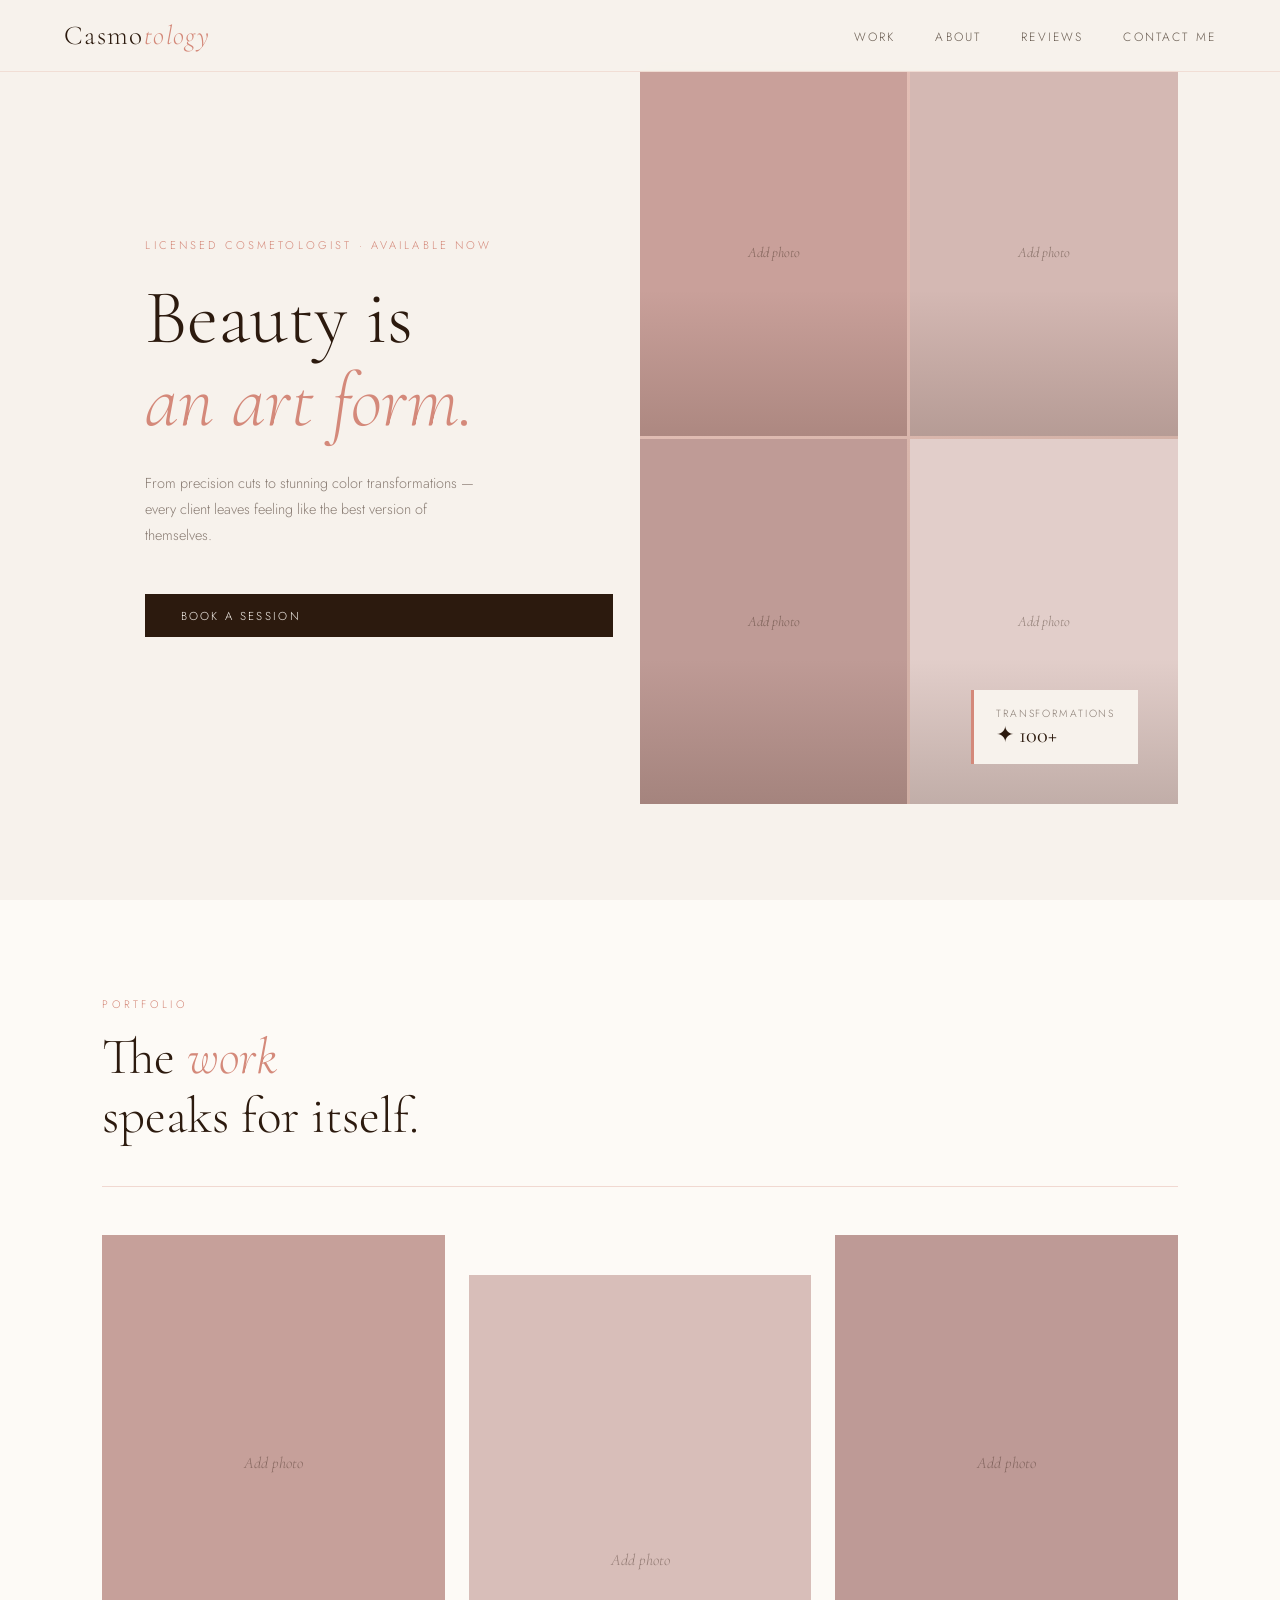
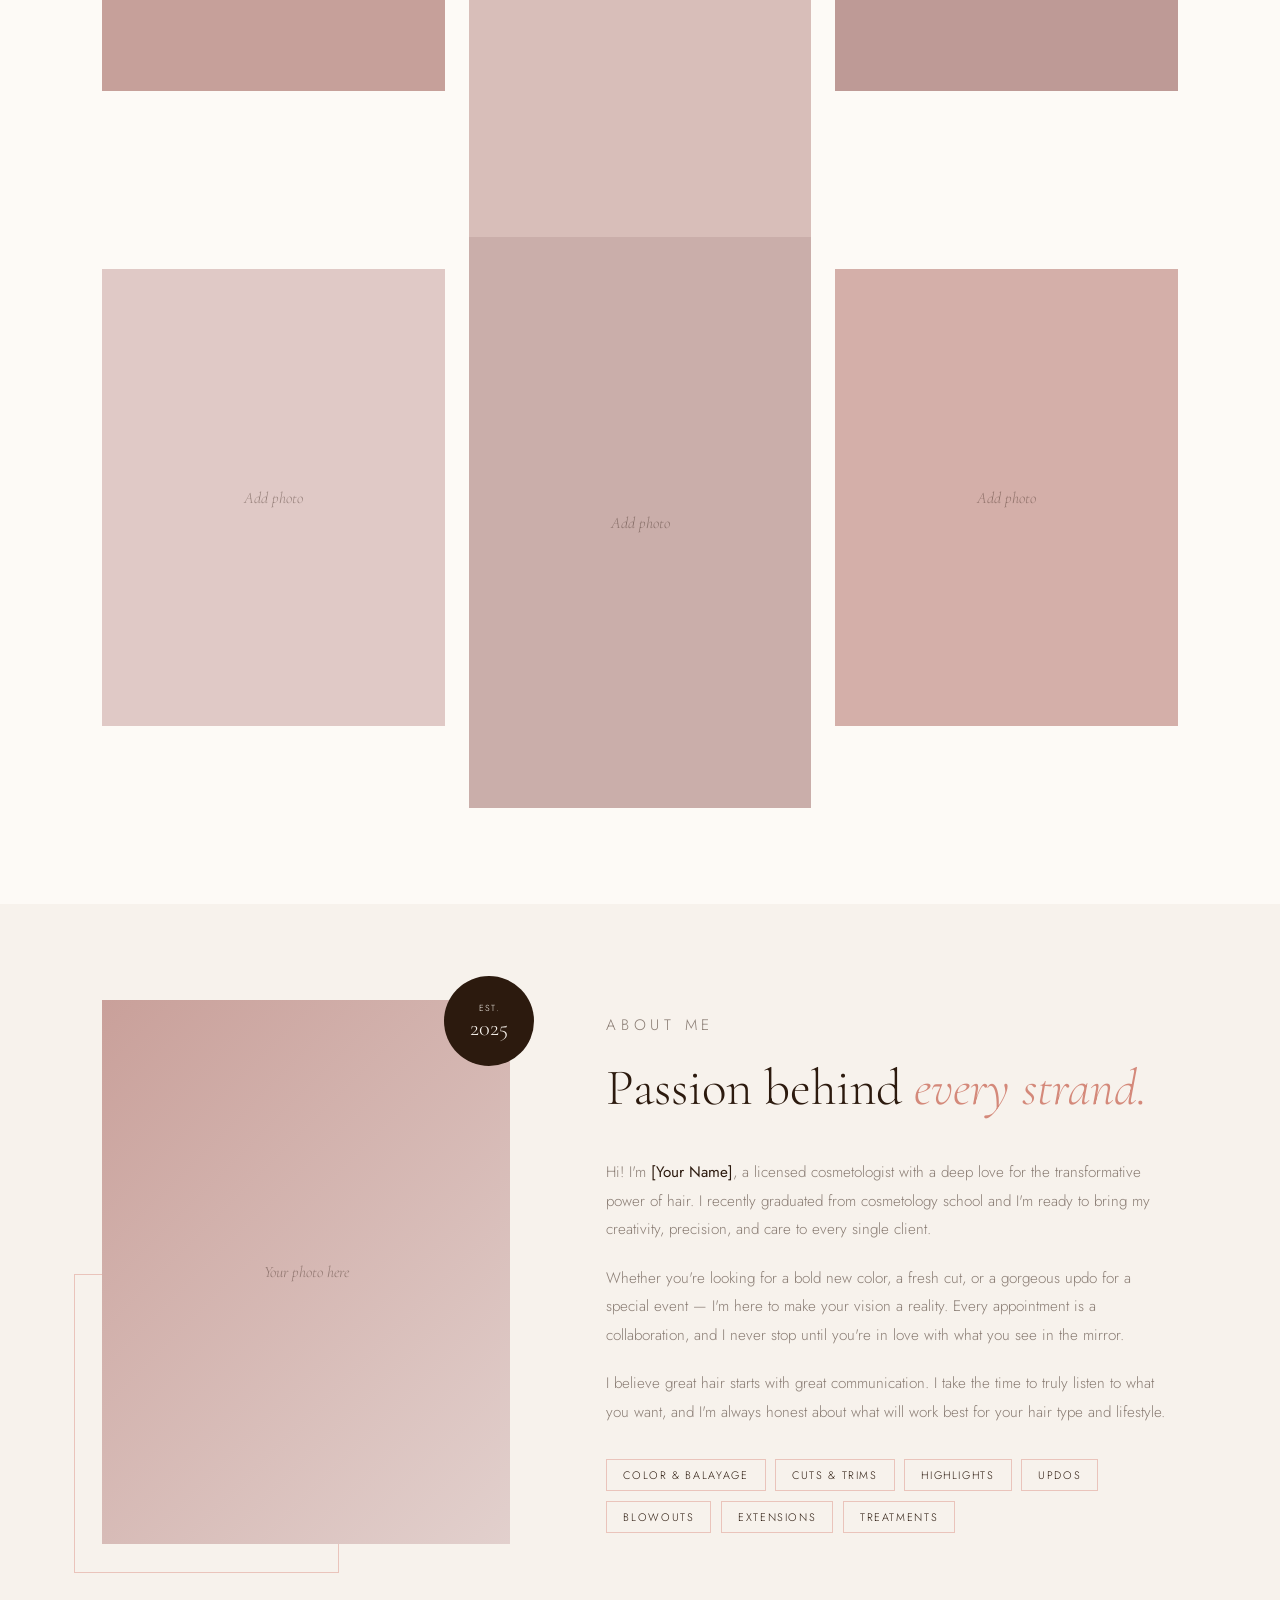
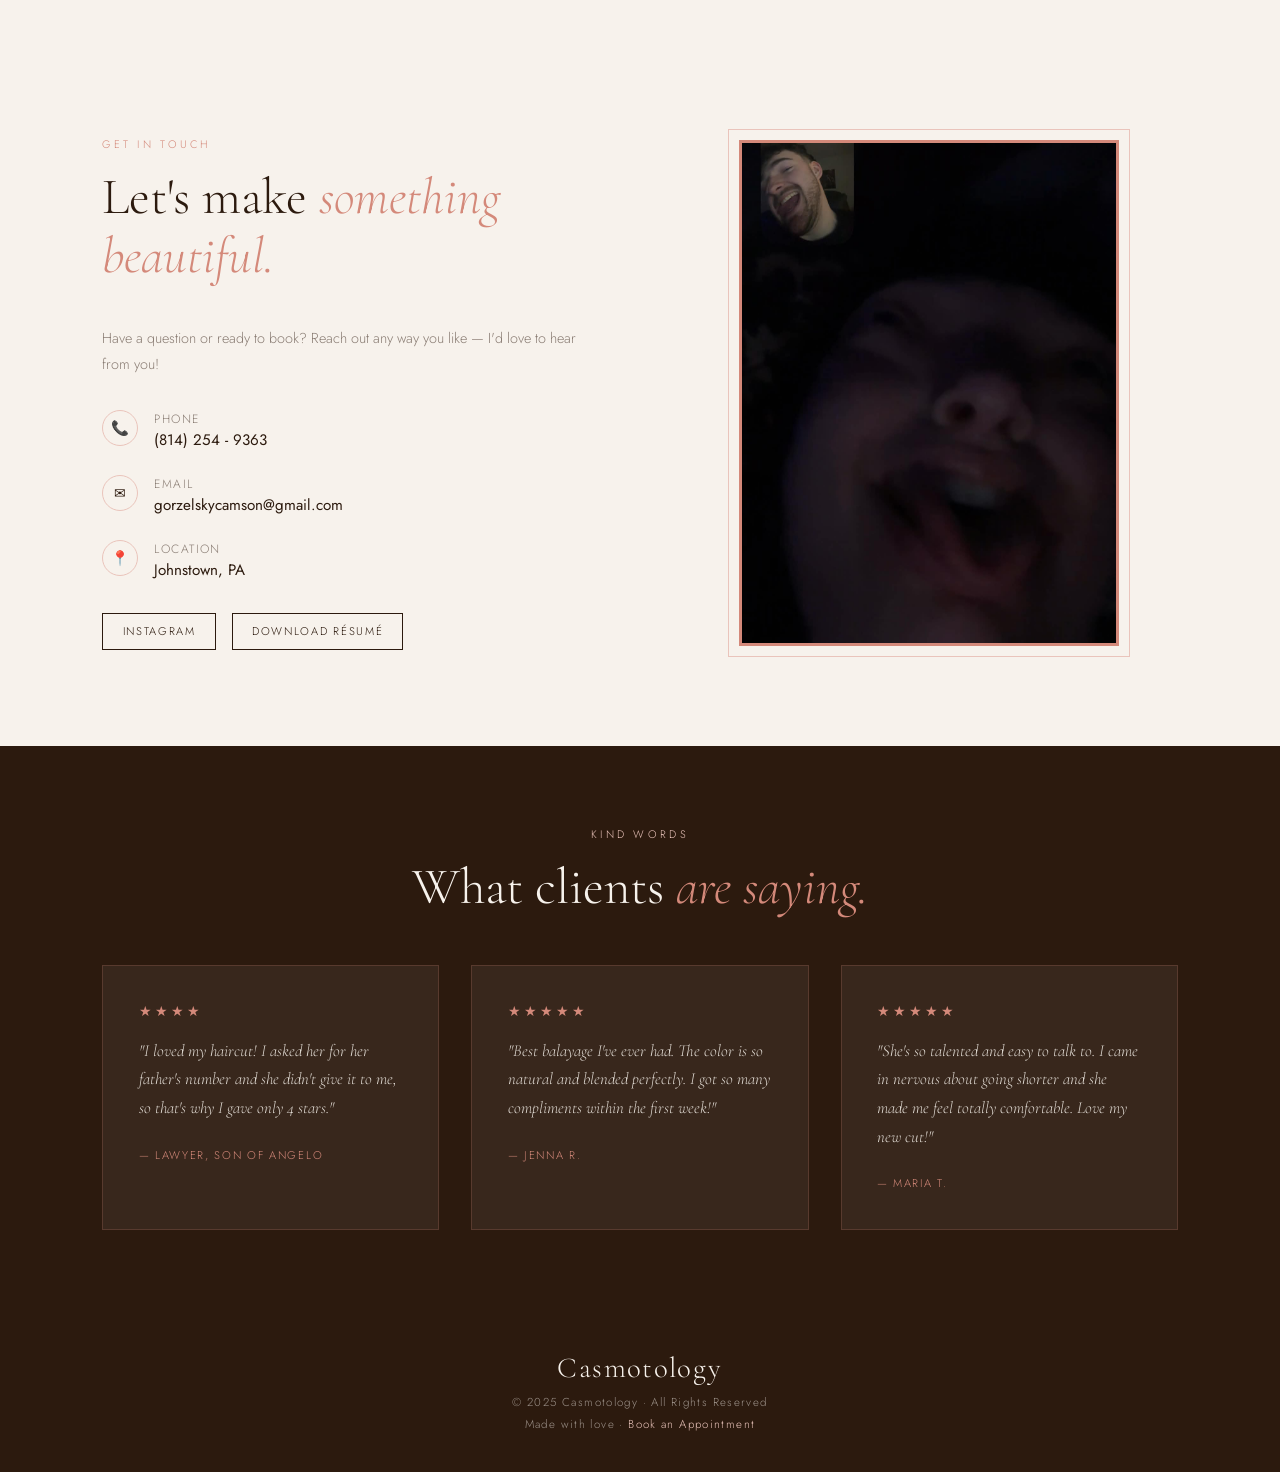
==== index.html @ 739a6b30 "Add files via upload" ====
<!DOCTYPE html>
<html lang="en">
<head>
  <meta charset="UTF-8" />
  <meta name="viewport" content="width=device-width, initial-scale=1.0" />
  <title>Casmotology</title>
  <link href="https://fonts.googleapis.com/css2?family=Cormorant+Garamond:ital,wght@0,300;0,400;0,600;1,300;1,400&family=Jost:wght@200;300;400;500&display=swap" rel="stylesheet" />
  <link rel="stylesheet" href="style.css" />
</head>
<body>

<!-- ══════════════════════════════════════════════
     NAV
══════════════════════════════════════════════ -->
<nav id="navbar">
  <a href="#hero" class="nav-logo">Casmo<span>tology</span></a>
  <ul class="nav-links">
    <li><a href="#work">Work</a></li>
    <li><a href="#about">About</a></li>
    <li><a href="#testimonials">Reviews</a></li>
    <li><a href="#contact">Contact Me</a></li>
  </ul>
  <button class="hamburger" id="hamburger" aria-label="Menu">
    <span></span><span></span><span></span>
  </button>
</nav>

<!-- ══════════════════════════════════════════════
     MOBILE MENU
══════════════════════════════════════════════ -->
<div class="mobile-menu" id="mobileMenu">
  <a href="#work"         onclick="closeMenu()">Work</a>
  <a href="#about"        onclick="closeMenu()">About</a>
  <a href="#testimonials" onclick="closeMenu()">Reviews</a>
  <a href="#contact"      onclick="closeMenu()">Contact Me</a>
</div>

<!-- ══════════════════════════════════════════════
     HERO
══════════════════════════════════════════════ -->
<section id="hero">
  <div class="hero-left">
    <p class="hero-eyebrow">Licensed Cosmetologist · Available Now</p>
    <h1 class="hero-title">
      Beauty is
      <em>an art form.</em>
    </h1>
    <p class="hero-sub">From precision cuts to stunning color transformations — every client leaves feeling like the best version of themselves.</p>
    <a href="#contact" class="btn-primary">Book a Session</a>
  </div>
  <div class="hero-right">
    <div class="hero-image-grid">
      <!-- Replace these divs with: <img src="images/hero-1.jpg" alt="..." /> -->
      <div class="hero-img-placeholder">Add photo</div>
      <div class="hero-img-placeholder">Add photo</div>
      <div class="hero-img-placeholder">Add photo</div>
      <div class="hero-img-placeholder">Add photo</div>
    </div>
    <div class="hero-tag">
      <p>Transformations</p>
      <strong>✦ 100+</strong>
    </div>
  </div>
</section>

<!-- ══════════════════════════════════════════════
     PORTFOLIO / WORK
══════════════════════════════════════════════ -->
<section id="work">
  <p class="section-label reveal">Portfolio</p>
  <h2 class="section-title reveal">The <em>work</em><br>speaks for itself.</h2>
  <hr class="divider" />
  <div class="work-grid">

    <div class="work-card reveal">
      <!-- Replace inner div with: <img src="images/work-1.jpg" alt="Balayage Color" /> -->
      <div class="work-card-img">Add photo</div>
      <div class="work-card-overlay"><span class="work-card-label">Balayage Color</span></div>
    </div>

    <div class="work-card reveal">
      <div class="work-card-img">Add photo</div>
      <div class="work-card-overlay"><span class="work-card-label">Precision Cut</span></div>
    </div>

    <div class="work-card reveal">
      <div class="work-card-img">Add photo</div>
      <div class="work-card-overlay"><span class="work-card-label">Updo &amp; Styling</span></div>
    </div>

    <div class="work-card reveal">
      <div class="work-card-img">Add photo</div>
      <div class="work-card-overlay"><span class="work-card-label">Full Color</span></div>
    </div>

    <div class="work-card reveal">
      <div class="work-card-img">Add photo</div>
      <div class="work-card-overlay"><span class="work-card-label">Highlights</span></div>
    </div>

    <div class="work-card reveal">
      <div class="work-card-img">Add photo</div>
      <div class="work-card-overlay"><span class="work-card-label">Blowout</span></div>
    </div>

  </div>
</section>

<!-- ══════════════════════════════════════════════
     ABOUT
══════════════════════════════════════════════ -->
<section id="about">
  <div class="about-img-wrap reveal">
    <!-- Replace inner div with: <img src="images/about.jpg" alt="[Your Name]" /> -->
    <div class="about-photo">Your photo here</div>
    <div class="about-accent-box"></div>
    <div class="about-badge">
      <span>Est.</span>
      <strong>2025</strong>
    </div>
  </div>

  <div class="about-text reveal">
    <p class="section-label">About Me</p>
    <h2 class="section-title">Passion behind <em>every strand.</em></h2>
    <p>Hi! I'm <strong>[Your Name]</strong>, a licensed cosmetologist with a deep love for the transformative power of hair. I recently graduated from cosmetology school and I'm ready to bring my creativity, precision, and care to every single client.</p>
    <p>Whether you're looking for a bold new color, a fresh cut, or a gorgeous updo for a special event — I'm here to make your vision a reality. Every appointment is a collaboration, and I never stop until you're in love with what you see in the mirror.</p>
    <p>I believe great hair starts with great communication. I take the time to truly listen to what you want, and I'm always honest about what will work best for your hair type and lifestyle.</p>
    <div class="about-services">
      <span class="service-tag">Color &amp; Balayage</span>
      <span class="service-tag">Cuts &amp; Trims</span>
      <span class="service-tag">Highlights</span>
      <span class="service-tag">Updos</span>
      <span class="service-tag">Blowouts</span>
      <span class="service-tag">Extensions</span>
      <span class="service-tag">Treatments</span>
    </div>
  </div>
</section>

<!-- ══════════════════════════════════════════════
     CONTACT
══════════════════════════════════════════════ -->
<section id="contact">

  <div class="contact-info reveal">
  <p class="section-label">Get in Touch</p>
  <h2 class="section-title">Let's make <em>something beautiful.</em></h2>
  <p style="font-size:0.9rem;line-height:1.8;color:var(--warm-grey);margin-bottom:2rem;">
    Have a question or ready to book? Reach out any way you like — I'd love to hear from you!
  </p>

  <div class="contact-detail">
    <div class="contact-icon">📞</div>
    <div class="contact-detail-text">
      <p>Phone</p>
      <strong>(814) 254 - 9363</strong>
    </div>
  </div>

  <div class="contact-detail">
    <div class="contact-icon">✉</div>
    <div class="contact-detail-text">
      <p>Email</p>
      <strong>gorzelskycamson@gmail.com</strong>
    </div>
  </div>

  <div class="contact-detail">
    <div class="contact-icon">📍</div>
    <div class="contact-detail-text">
      <p>Location</p>
      <strong>Johnstown, PA</strong>
    </div>
    </div>

    <div class="social-row">
        <a href="https://www.instagram.com/casmon_cosmo/" target="_blank" class="social-btn">Instagram</a>
        <a href="images/resume.pdf" download class="social-btn">Download Résumé</a>
        </div>
    </div>

    <div class="contact-photo-wrap reveal">
        <img src="images/casmon_filter2.png" alt="[Casmon]" />
    </div>

</section>

<!-- ══════════════════════════════════════════════
     REVIEWS
══════════════════════════════════════════════ -->
<section id="testimonials">
  <p class="section-label">Kind Words</p>
  <h2 class="section-title">What clients <em>are saying.</em></h2>
  <div class="testimonial-track">

    <div class="testimonial-card reveal">
      <div class="stars">★★★★</div>
      <blockquote>"I loved my haircut! I asked her for her father's number and she didn't give it to me, so that's why I gave only 4 stars."</blockquote>
      <cite>— Lawyer, Son  of Angelo</cite>
    </div>

    <div class="testimonial-card reveal">
      <div class="stars">★★★★★</div>
      <blockquote>"Best balayage I've ever had. The color is so natural and blended perfectly. I got so many compliments within the first week!"</blockquote>
      <cite>— Jenna R.</cite>
    </div>

    <div class="testimonial-card reveal">
      <div class="stars">★★★★★</div>
      <blockquote>"She's so talented and easy to talk to. I came in nervous about going shorter and she made me feel totally comfortable. Love my new cut!"</blockquote>
      <cite>— Maria T.</cite>
    </div>

  </div>
</section>

<!-- ══════════════════════════════════════════════
     FOOTER
══════════════════════════════════════════════ -->
<footer>
  <span class="footer-logo">Casmotology</span>
  <p>© 2025 Casmotology · All Rights Reserved</p>
  <p style="margin-top:0.4rem;">Made with love · <a href="#contact">Book an Appointment</a></p>
</footer>

<script src="main.js"></script>
</body>
</html>
---- style.css ----
/* ============================================================
   Casmotology — Main Stylesheet
   style.css
   ============================================================ */

*, *::before, *::after { box-sizing: border-box; margin: 0; padding: 0; }

:root {
  --cream: #F7F2EC;
  --espresso: #2C1A0E;
  --blush: #D4897A;
  --blush-light: #EAC4BB;
  --warm-grey: #8A7D74;
  --card-bg: #FDFAF6;
  --font-display: 'Cormorant Garamond', serif;
  --font-body: 'Jost', sans-serif;
}

html { scroll-behavior: smooth; }

body {
  background: var(--cream);
  color: var(--espresso);
  font-family: var(--font-body);
  font-weight: 300;
  overflow-x: hidden;
}

/* ── NAV ── */
nav {
  position: fixed;
  top: 0; left: 0; right: 0;
  z-index: 100;
  display: flex;
  align-items: center;
  justify-content: space-between;
  padding: 1.2rem 5%;
  background: rgba(247,242,236,0.92);
  backdrop-filter: blur(10px);
  border-bottom: 1px solid rgba(212,137,122,0.2);
  transition: box-shadow 0.3s;
}
nav.scrolled { box-shadow: 0 2px 24px rgba(44,26,14,0.08); }

.nav-logo {
  font-family: var(--font-display);
  font-size: 1.7rem;
  font-weight: 300;
  letter-spacing: 0.05em;
  color: var(--espresso);
  text-decoration: none;
}
.nav-logo span { color: var(--blush); font-style: italic; }

.nav-links {
  display: flex;
  gap: 2.5rem;
  list-style: none;
}
.nav-links a {
  text-decoration: none;
  font-size: 0.75rem;
  letter-spacing: 0.18em;
  text-transform: uppercase;
  color: var(--espresso);
  opacity: 0.7;
  transition: opacity 0.2s, color 0.2s;
}
.nav-links a:hover { opacity: 1; color: var(--blush); }

/* hamburger */
.hamburger {
  display: none;
  flex-direction: column;
  gap: 5px;
  cursor: pointer;
  background: none;
  border: none;
  padding: 4px;
}
.hamburger span {
  display: block;
  width: 24px; height: 1.5px;
  background: var(--espresso);
  transition: transform 0.3s, opacity 0.3s;
}
.hamburger.open span:nth-child(1) { transform: translateY(6.5px) rotate(45deg); }
.hamburger.open span:nth-child(2) { opacity: 0; }
.hamburger.open span:nth-child(3) { transform: translateY(-6.5px) rotate(-45deg); }

.mobile-menu {
  display: none;
  position: fixed;
  inset: 0;
  background: var(--cream);
  z-index: 99;
  flex-direction: column;
  align-items: center;
  justify-content: center;
  gap: 2.5rem;
}
.mobile-menu.open { display: flex; }
.mobile-menu a {
  font-family: var(--font-display);
  font-size: 2.2rem;
  font-weight: 300;
  letter-spacing: 0.08em;
  color: var(--espresso);
  text-decoration: none;
  opacity: 0;
  transform: translateY(20px);
  animation: fadeUp 0.4s forwards;
}
.mobile-menu a:nth-child(1){ animation-delay:0.1s; }
.mobile-menu a:nth-child(2){ animation-delay:0.2s; }
.mobile-menu a:nth-child(3){ animation-delay:0.3s; }
.mobile-menu a:nth-child(4){ animation-delay:0.4s; }

/* ── HERO ── */
#hero {
  min-height: 100svh;
  display: grid;
  grid-template-columns: 1fr 1fr;
  padding-top: 70px;
}

.hero-left {
  display: flex;
  flex-direction: column;
  justify-content: center;
  padding: 8% 5% 8% 8%;
}
.hero-eyebrow {
  font-size: 0.7rem;
  letter-spacing: 0.28em;
  text-transform: uppercase;
  color: var(--blush);
  margin-bottom: 1.5rem;
}
.hero-title {
  font-family: var(--font-display);
  font-size: clamp(3.2rem, 6vw, 6rem);
  font-weight: 300;
  line-height: 1.08;
  margin-bottom: 1.8rem;
}
.hero-title em { color: var(--blush); font-style: italic; display: block; }
.hero-sub {
  font-size: 0.9rem;
  line-height: 1.8;
  color: var(--warm-grey);
  max-width: 340px;
  margin-bottom: 2.8rem;
}
.btn-primary {
  display: inline-block;
  padding: 0.85rem 2.2rem;
  background: var(--espresso);
  color: var(--cream);
  font-family: var(--font-body);
  font-size: 0.72rem;
  letter-spacing: 0.2em;
  text-transform: uppercase;
  text-decoration: none;
  transition: background 0.25s, transform 0.2s;
}
.btn-primary:hover { background: var(--blush); transform: translateY(-1px); }

.hero-right {
  position: relative;
  overflow: hidden;
}
.hero-right::before {
  content: '';
  position: absolute;
  inset: 0;
  background: linear-gradient(135deg, var(--blush-light) 0%, #c9a99e 100%);
  z-index: 0;
}
.hero-image-grid {
  position: absolute;
  inset: 0;
  display: grid;
  grid-template-columns: 1fr 1fr;
  grid-template-rows: 1fr 1fr;
  gap: 3px;
  z-index: 1;
}
.hero-img-placeholder {
  background: var(--blush-light);
  display: flex;
  align-items: center;
  justify-content: center;
  font-family: var(--font-display);
  font-size: 0.9rem;
  color: rgba(44,26,14,0.45);
  font-style: italic;
  position: relative;
  overflow: hidden;
}
.hero-img-placeholder::after {
  content: '';
  position: absolute;
  inset: 0;
  background: linear-gradient(180deg, transparent 60%, rgba(44,26,14,0.18));
}
.hero-img-placeholder:nth-child(1) { background: #C9A09A; }
.hero-img-placeholder:nth-child(2) { background: #D4B8B3; }
.hero-img-placeholder:nth-child(3) { background: #BF9B96; }
.hero-img-placeholder:nth-child(4) { background: #E2CECA; }

/* Decorative tag */
.hero-tag {
  position: absolute;
  bottom: 2.5rem;
  right: 2.5rem;
  z-index: 3;
  background: var(--cream);
  padding: 1rem 1.4rem;
  border-left: 3px solid var(--blush);
}
.hero-tag p { font-size: 0.65rem; letter-spacing: 0.18em; text-transform: uppercase; color: var(--warm-grey); }
.hero-tag strong { font-family: var(--font-display); font-size: 1.4rem; font-weight: 400; display: block; }

/* ── SECTION SHARED ── */
section { padding: 6rem 8%; }
.section-label {
  font-size: 0.68rem;
  letter-spacing: 0.3em;
  text-transform: uppercase;
  color: var(--blush);
  margin-bottom: 1rem;
}
.section-title {
  font-family: var(--font-display);
  font-size: clamp(2rem, 4vw, 3.4rem);
  font-weight: 300;
  line-height: 1.15;
  margin-bottom: 2.5rem;
}
.section-title em { font-style: italic; color: var(--blush); }
hr.divider {
  border: none;
  border-top: 1px solid rgba(212,137,122,0.3);
  margin-bottom: 3rem;
}

/* ── WORK / PORTFOLIO ── */
#work { background: var(--card-bg); }

.work-grid {
  display: grid;
  grid-template-columns: repeat(3, 1fr);
  gap: 1.5rem;
}

.work-card {
  position: relative;
  overflow: hidden;
  cursor: pointer;
}
.work-card-img {
  width: 100%;
  aspect-ratio: 3/4;
  background: var(--blush-light);
  display: flex;
  align-items: center;
  justify-content: center;
  font-family: var(--font-display);
  font-size: 1rem;
  color: rgba(44,26,14,0.4);
  font-style: italic;
  transition: transform 0.5s ease;
  position: relative;
  overflow: hidden;
}

/* work-card-img also handles real <img> tags */
.work-card-img img {
  width: 100%;
  height: 100%;
  object-fit: cover;
  display: block;
}

.work-card:nth-child(1) .work-card-img { background: #C6A09A; }
.work-card:nth-child(2) .work-card-img { background: #D8BEB9; aspect-ratio: 3/5; }
.work-card:nth-child(3) .work-card-img { background: #BE9A96; }
.work-card:nth-child(4) .work-card-img { background: #E0C9C6; }
.work-card:nth-child(5) .work-card-img { background: #CAAEAA; aspect-ratio: 3/5; }
.work-card:nth-child(6) .work-card-img { background: #D4AFA9; }

.work-card:hover .work-card-img { transform: scale(1.04); }

.work-card-overlay {
  position: absolute;
  inset: 0;
  background: linear-gradient(0deg, rgba(44,26,14,0.7) 0%, transparent 55%);
  opacity: 0;
  transition: opacity 0.35s;
  display: flex;
  align-items: flex-end;
  padding: 1.4rem;
}
.work-card:hover .work-card-overlay { opacity: 1; }
.work-card-label {
  font-family: var(--font-display);
  font-size: 1.1rem;
  font-weight: 300;
  color: #fff;
  font-style: italic;
}

/* mosaic layout adjustments */
.work-card:nth-child(2) { margin-top: 2.5rem; }
.work-card:nth-child(5) { margin-top: -2rem; }

/* ── ABOUT ── */
#about {
  display: grid;
  grid-template-columns: 5fr 7fr;
  gap: 6rem;
  align-items: center;
}
.about-img-wrap { position: relative; }
.about-photo {
  width: 100%;
  aspect-ratio: 3/4;
  background: linear-gradient(135deg, #C9A09A, #E2D0CD);
  display: flex;
  align-items: center;
  justify-content: center;
  font-family: var(--font-display);
  font-size: 1rem;
  color: rgba(44,26,14,0.4);
  font-style: italic;
  overflow: hidden;
}
.about-photo img {
  width: 100%;
  height: 100%;
  object-fit: cover;
  display: block;
}
.about-accent-box {
  position: absolute;
  bottom: -1.8rem;
  left: -1.8rem;
  width: 65%;
  height: 55%;
  border: 1.5px solid var(--blush-light);
  z-index: -1;
}
.about-badge {
  position: absolute;
  top: -1.5rem;
  right: -1.5rem;
  width: 90px; height: 90px;
  border-radius: 50%;
  background: var(--espresso);
  color: var(--cream);
  display: flex;
  flex-direction: column;
  align-items: center;
  justify-content: center;
  text-align: center;
}
.about-badge span { font-size: 0.55rem; letter-spacing: 0.15em; text-transform: uppercase; }
.about-badge strong { font-family: var(--font-display); font-size: 1.4rem; font-weight: 300; }

.about-text p {
  font-size: 0.95rem;
  line-height: 1.9;
  color: var(--warm-grey);
  margin-bottom: 1.2rem;
}
.about-text p strong { color: var(--espresso); font-weight: 400; }
.about-services {
  margin-top: 2rem;
  display: flex;
  flex-wrap: wrap;
  gap: 0.6rem;
}
.service-tag {
  font-size: 0.68rem;
  letter-spacing: 0.15em;
  text-transform: uppercase;
  padding: 0.45rem 1rem;
  border: 1px solid var(--blush-light);
  color: var(--espresso);
}

/* ── TESTIMONIALS ── */
#testimonials { background: var(--espresso); color: var(--cream); text-align: center; padding: 5rem 8%; }
#testimonials .section-label { color: var(--blush-light); }
#testimonials .section-title { color: var(--cream); }
.testimonial-track {
  display: grid;
  grid-template-columns: repeat(3, 1fr);
  gap: 2rem;
  margin-top: 3rem;
}
.testimonial-card {
  background: rgba(255,255,255,0.06);
  border: 1px solid rgba(212,137,122,0.2);
  padding: 2.2rem;
  text-align: left;
}
.testimonial-card .stars { color: var(--blush); font-size: 0.85rem; margin-bottom: 1rem; letter-spacing: 3px; }
.testimonial-card blockquote {
  font-family: var(--font-display);
  font-size: 1.05rem;
  font-style: italic;
  font-weight: 300;
  line-height: 1.7;
  color: rgba(247,242,236,0.88);
  margin-bottom: 1.2rem;
}
.testimonial-card cite {
  font-size: 0.7rem;
  letter-spacing: 0.15em;
  text-transform: uppercase;
  color: var(--blush);
  font-style: normal;
}

/* ── CONTACT ── */
#contact {
  display: grid;
  grid-template-columns: 1fr 1fr;
  gap: 5rem;
  align-items: center;
}
.contact-info .contact-detail {
  display: flex;
  align-items: flex-start;
  gap: 1rem;
  margin-bottom: 1.5rem;
}
.contact-icon {
  width: 36px; height: 36px;
  border: 1px solid var(--blush-light);
  border-radius: 50%;
  display: flex;
  align-items: center;
  justify-content: center;
  flex-shrink: 0;
  font-size: 0.9rem;
}
.contact-detail-text p { font-size: 0.75rem; letter-spacing: 0.12em; text-transform: uppercase; color: var(--warm-grey); }
.contact-detail-text strong { font-size: 0.95rem; font-weight: 400; color: var(--espresso); }

.social-row { display: flex; gap: 1rem; margin-top: 2rem; }
.social-btn {
  display: inline-flex;
  align-items: center;
  gap: 0.5rem;
  font-size: 0.7rem;
  letter-spacing: 0.15em;
  text-transform: uppercase;
  text-decoration: none;
  padding: 0.6rem 1.2rem;
  border: 1px solid var(--espresso);
  color: var(--espresso);
  transition: background 0.2s, color 0.2s;
}
.social-btn:hover { background: var(--espresso); color: var(--cream); }

.contact-form { display: flex; flex-direction: column; gap: 1rem; }
.form-row { display: grid; grid-template-columns: 1fr 1fr; gap: 1rem; }
.form-group { display: flex; flex-direction: column; gap: 0.4rem; }
.form-group label {
  font-size: 0.65rem;
  letter-spacing: 0.2em;
  text-transform: uppercase;
  color: var(--warm-grey);
}
.form-group input,
.form-group select,
.form-group textarea {
  background: var(--card-bg);
  border: 1px solid rgba(138,125,116,0.3);
  padding: 0.8rem 1rem;
  font-family: var(--font-body);
  font-size: 0.9rem;
  font-weight: 300;
  color: var(--espresso);
  outline: none;
  transition: border-color 0.2s;
}
.form-group input:focus,
.form-group select:focus,
.form-group textarea:focus { border-color: var(--blush); }
.form-group textarea { resize: vertical; min-height: 110px; }
.btn-submit {
  align-self: flex-start;
  padding: 0.9rem 2.5rem;
  background: var(--blush);
  color: #fff;
  font-family: var(--font-body);
  font-size: 0.72rem;
  letter-spacing: 0.2em;
  text-transform: uppercase;
  border: none;
  cursor: pointer;
  transition: background 0.25s, transform 0.2s;
}
.btn-submit:hover { background: var(--espresso); transform: translateY(-1px); }

.form-success {
  display: none;
  text-align: center;
  padding: 3rem 2rem;
  background: var(--card-bg);
  border: 1px solid var(--blush-light);
}
.form-success p { font-family: var(--font-display); font-size: 1.6rem; font-style: italic; font-weight: 300; color: var(--espresso); margin-bottom: 0.5rem; }
.form-success small { color: var(--warm-grey); font-size: 0.8rem; }

/* -- photo for contact -- */
.contact-photo-wrap {
  position: relative;
  max-width: 380px;
  width: 100%;
  margin: 0 auto;
}

.contact-photo-wrap img {
  width: 100%;
  max-width: 380px;
  height: auto;
  aspect-ratio: 3/4;
  object-fit: cover;
  display: block;
  border: 3px solid var(--blush);
  outline: 1px solid var(--blush-light);
  outline-offset: 10px;
}

/* ── FOOTER ── */
footer {
  background: var(--espresso);
  color: rgba(247,242,236,0.55);
  text-align: center;
  padding: 2.5rem 5%;
  font-size: 0.72rem;
  letter-spacing: 0.12em;
}
footer a { color: var(--blush-light); text-decoration: none; }
footer .footer-logo {
  font-family: var(--font-display);
  font-size: 1.8rem;
  font-weight: 300;
  color: var(--cream);
  margin-bottom: 0.6rem;
  display: block;
}

/* ── ANIMATIONS ── */
@keyframes fadeUp {
  to { opacity: 1; transform: translateY(0); }
}
.reveal {
  opacity: 0;
  transform: translateY(28px);
  transition: opacity 0.7s ease, transform 0.7s ease;
}
.reveal.visible { opacity: 1; transform: translateY(0); }

/* ── RESPONSIVE ── */
@media (max-width: 900px) {
  nav { padding: 1rem 5%; }
  .nav-links { display: none; }
  .hamburger { display: flex; }

  #hero { grid-template-columns: 1fr; min-height: auto; }
  .hero-right { height: 55vw; min-height: 260px; }
  .hero-left { padding: 6% 6% 4%; }

  .work-grid { grid-template-columns: 1fr 1fr; }
  .work-card:nth-child(2), .work-card:nth-child(5) { margin: 0; }

  #about { grid-template-columns: 1fr; gap: 3rem; }
  .about-img-wrap { max-width: 320px; margin: 0 auto; }

  .testimonial-track { grid-template-columns: 1fr; }

  #contact { grid-template-columns: 1fr; gap: 3rem; }
  .form-row { grid-template-columns: 1fr; }

  .contact-photo-wrap { max-width: 320px; }
}

@media (max-width: 600px) {
  section { padding: 4rem 5%; }
  .work-grid { grid-template-columns: 1fr; }
  .hero-tag { display: none; }
}
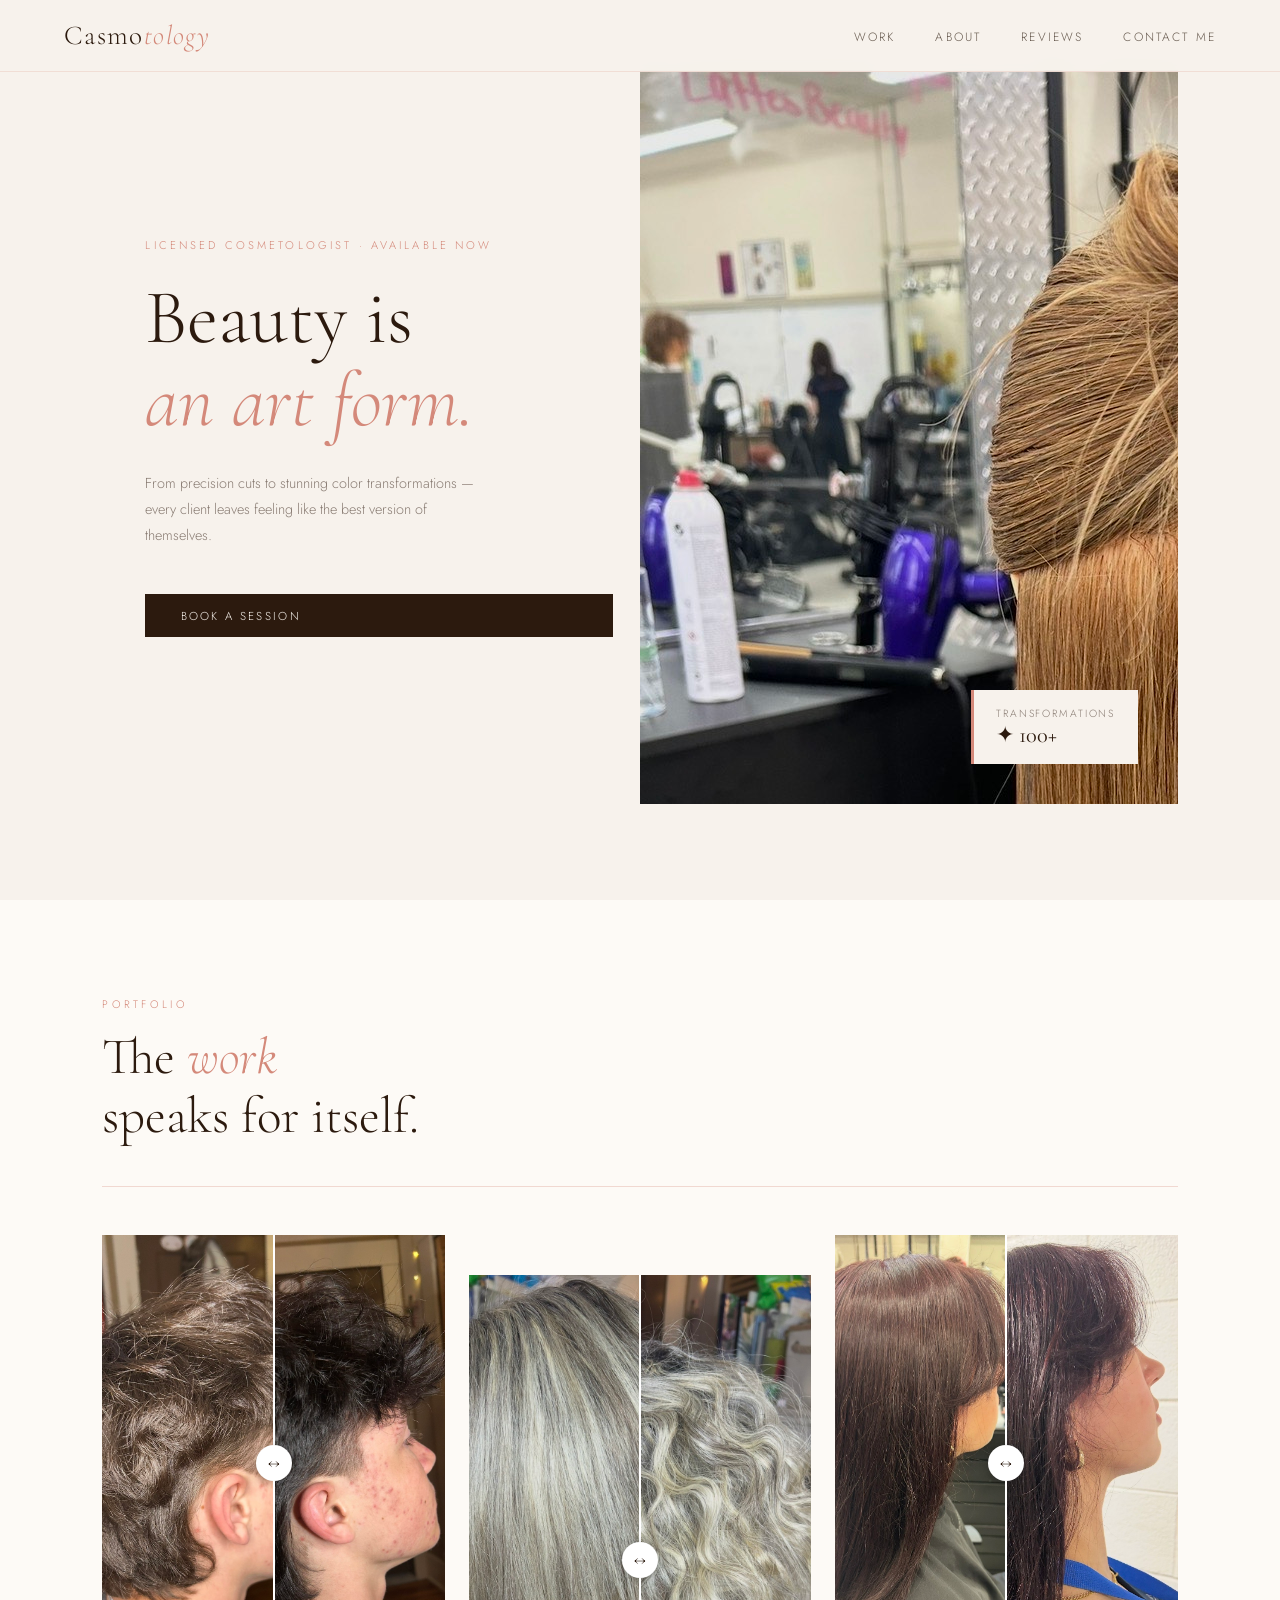
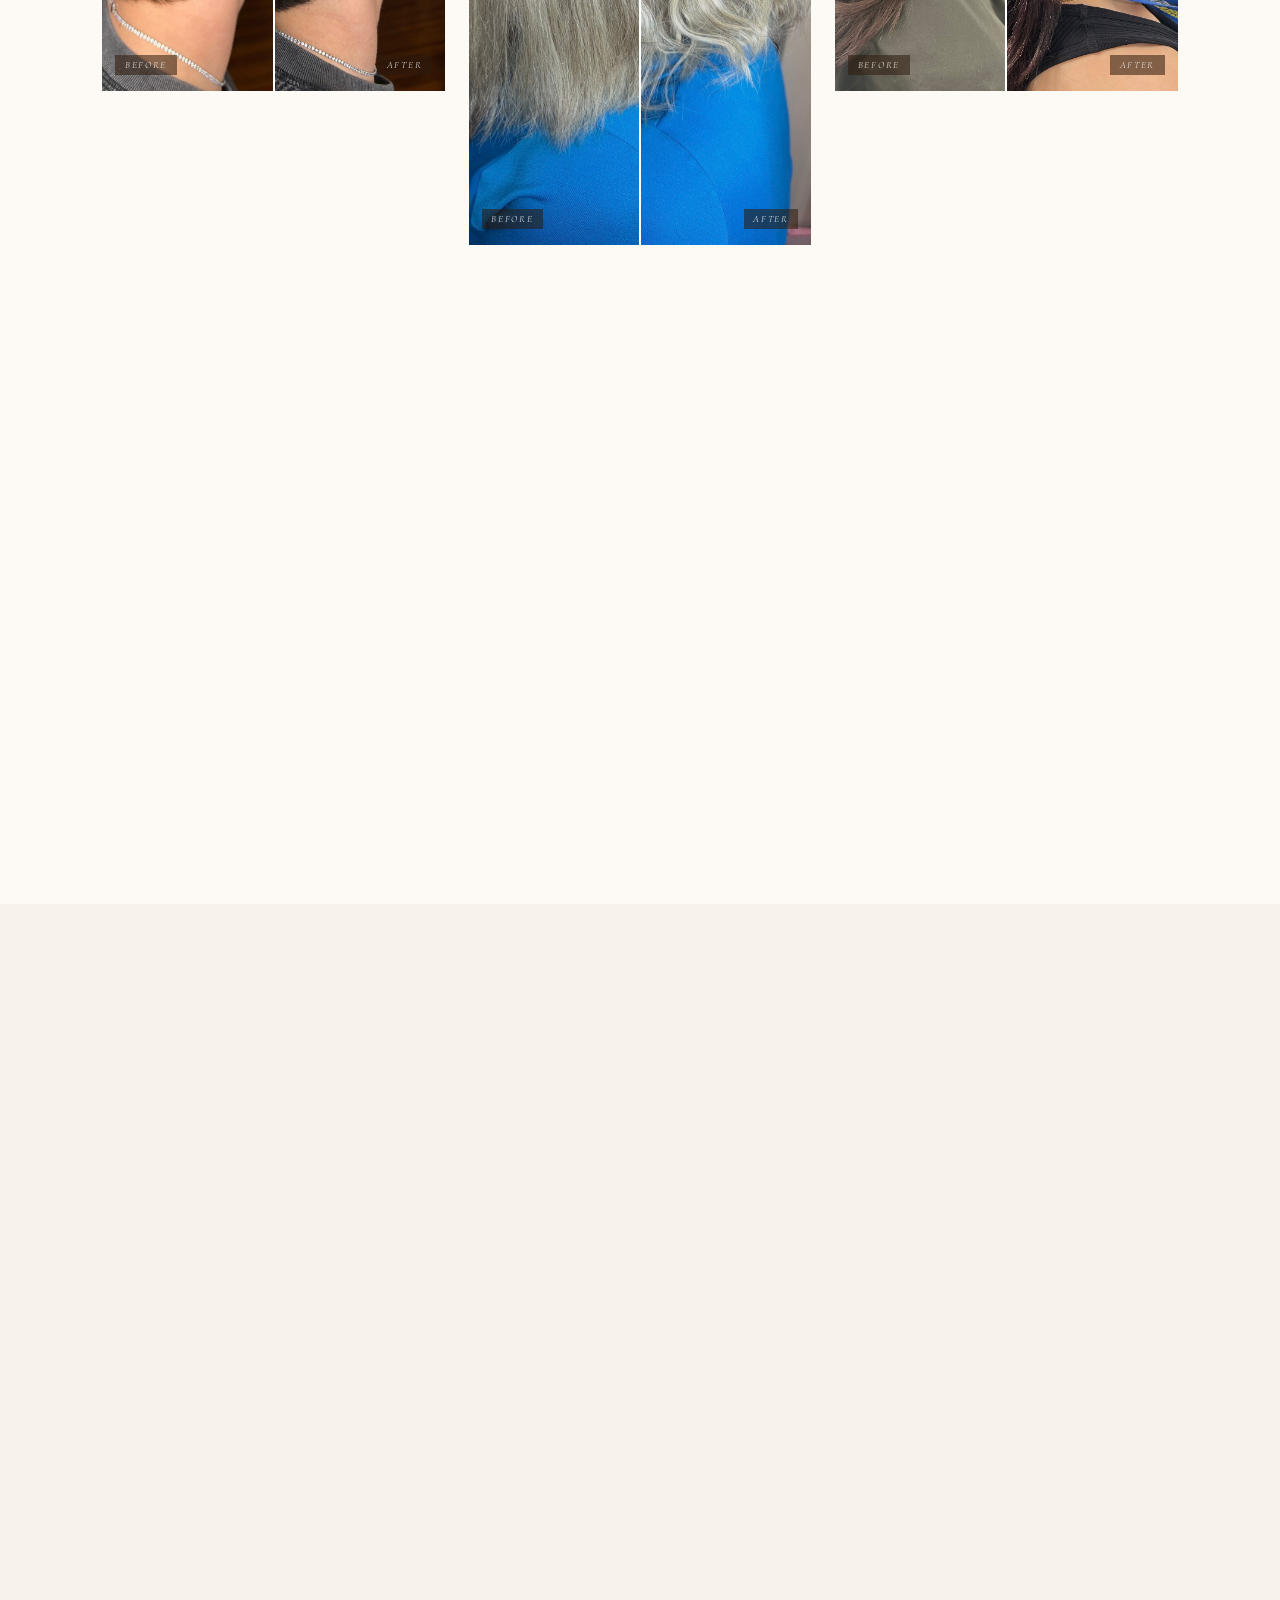
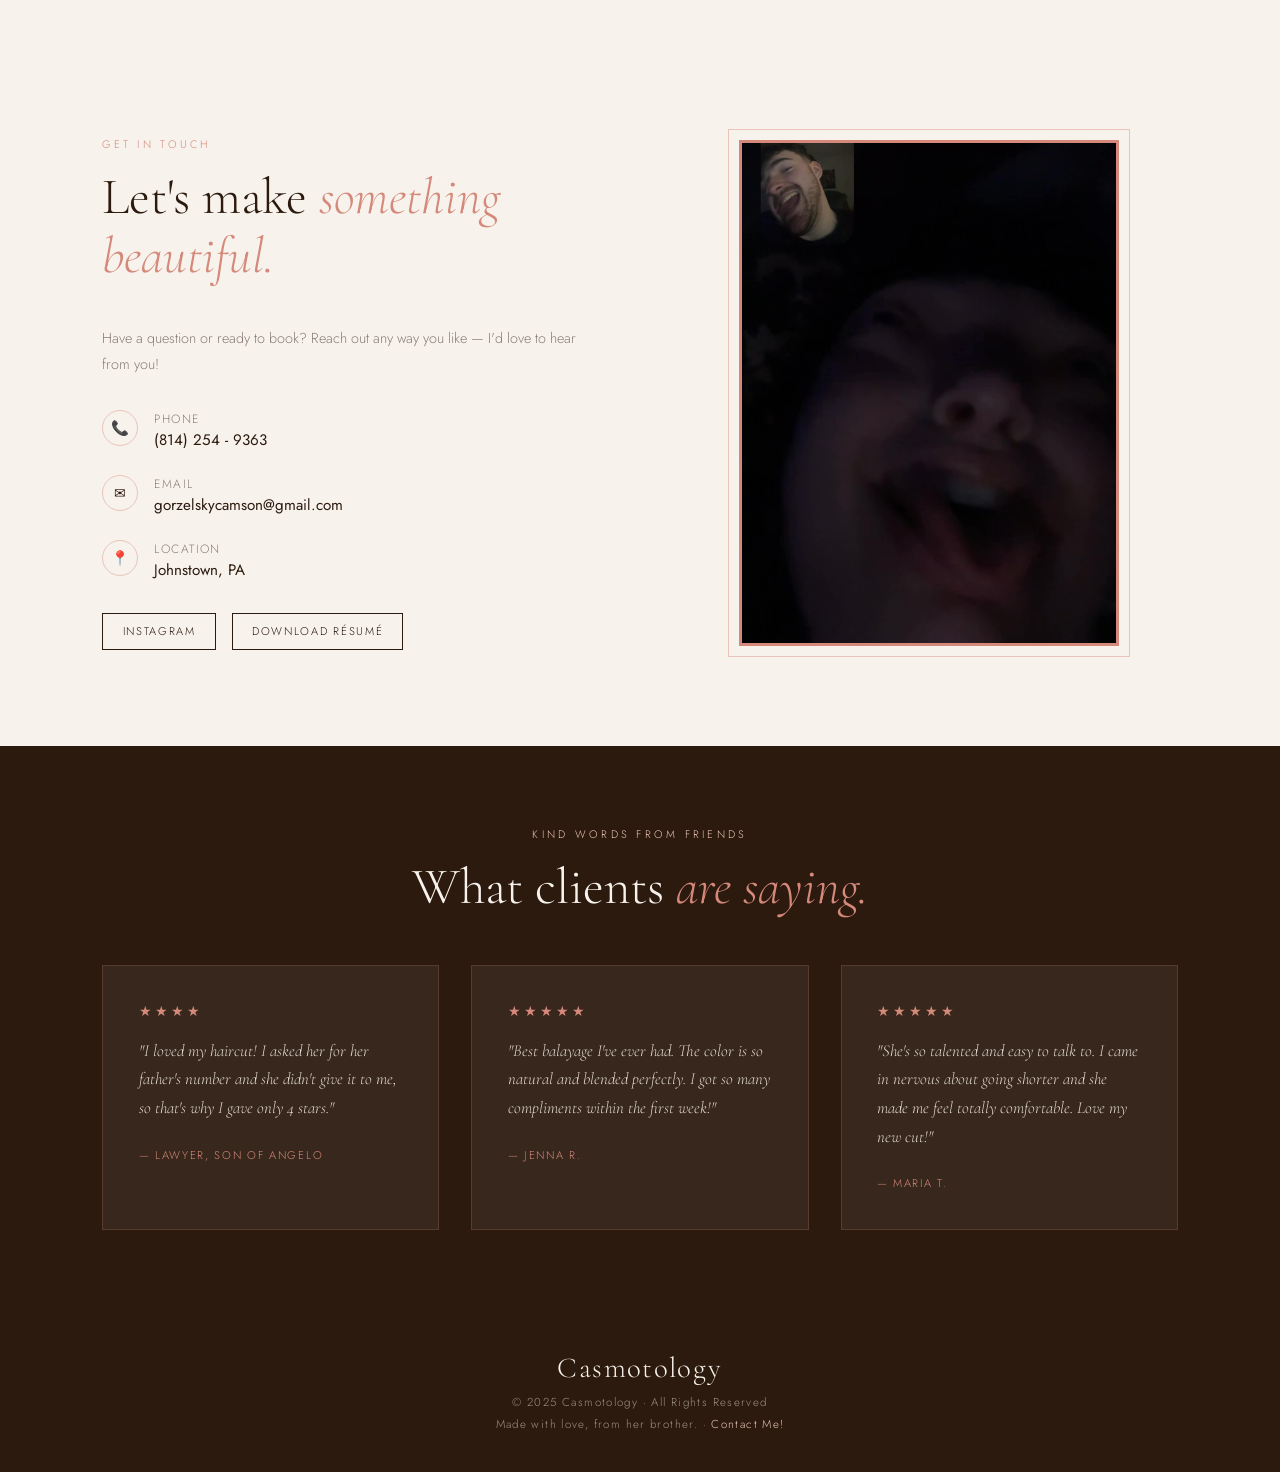
==== commit 601df038: "Add files via upload" ====
--- a/index.html
+++ b/index.html
@@ -51,10 +51,10 @@
   <div class="hero-right">
     <div class="hero-image-grid">
       <!-- Replace these divs with: <img src="images/hero-1.jpg" alt="..." /> -->
-      <div class="hero-img-placeholder">Add photo</div>
-      <div class="hero-img-placeholder">Add photo</div>
-      <div class="hero-img-placeholder">Add photo</div>
-      <div class="hero-img-placeholder">Add photo</div>
+      <img src="images/standby_1.jpg" alt="Hair styling work" />
+      <img src="images/standby_2.jpg" alt="Hair styling work" />
+      <img src="images/standby_3.jpg" alt="Hair styling work" />
+      <img src="images/standby_4.jpg" alt="Hair styling work" />
     </div>
     <div class="hero-tag">
       <p>Transformations</p>
@@ -72,36 +72,130 @@
   <hr class="divider" />
   <div class="work-grid">
 
-    <div class="work-card reveal">
-      <!-- Replace inner div with: <img src="images/work-1.jpg" alt="Balayage Color" /> -->
-      <div class="work-card-img">Add photo</div>
-      <div class="work-card-overlay"><span class="work-card-label">Balayage Color</span></div>
-    </div>
-
-    <div class="work-card reveal">
-      <div class="work-card-img">Add photo</div>
-      <div class="work-card-overlay"><span class="work-card-label">Precision Cut</span></div>
-    </div>
-
-    <div class="work-card reveal">
-      <div class="work-card-img">Add photo</div>
-      <div class="work-card-overlay"><span class="work-card-label">Updo &amp; Styling</span></div>
-    </div>
-
-    <div class="work-card reveal">
-      <div class="work-card-img">Add photo</div>
-      <div class="work-card-overlay"><span class="work-card-label">Full Color</span></div>
-    </div>
-
-    <div class="work-card reveal">
-      <div class="work-card-img">Add photo</div>
-      <div class="work-card-overlay"><span class="work-card-label">Highlights</span></div>
-    </div>
-
-    <div class="work-card reveal">
-      <div class="work-card-img">Add photo</div>
-      <div class="work-card-overlay"><span class="work-card-label">Blowout</span></div>
-    </div>
+    <!-- PORTFOLIO CARD 1 -->
+    <div class="work-card reveal">
+  <div class="work-card-img">
+    <div class="ba-slider">
+      <img class="ba-after"  src="images/michael_2.jpg"  alt="After" />
+      <div class="ba-before-wrap">
+        <img class="ba-before" src="images/michael_1.jpg" alt="Before" />
+      </div>
+      <div class="ba-handle">
+        <div class="ba-line"></div>
+        <div class="ba-circle">&#8596;</div>
+        <div class="ba-line"></div>
+      </div>
+      <span class="ba-label-before">Before</span>
+      <span class="ba-label-after">After</span>
+    </div>
+  </div>
+  <div class="work-card-overlay"><span class="work-card-label">Balayage Color</span></div>
+</div>
+
+    <!-- PORTFOLIO CARD 2 -->
+    <div class="work-card reveal">
+  <div class="work-card-img">
+    <div class="ba-slider">
+      <img class="ba-after"  src="images/ahair_2.jpg"  alt="After" />
+      <div class="ba-before-wrap">
+        <img class="ba-before" src="images/ahair_4.jpg" alt="Before" />
+      </div>
+      <div class="ba-handle">
+        <div class="ba-line"></div>
+        <div class="ba-circle">&#8596;</div>
+        <div class="ba-line"></div>
+      </div>
+      <span class="ba-label-before">Before</span>
+      <span class="ba-label-after">After</span>
+    </div>
+  </div>
+  <div class="work-card-overlay"><span class="work-card-label">Balayage Color</span></div>
+</div>
+
+
+    <!-- PORTFOLIO CARD 3 -->
+    <div class="work-card reveal">
+  <div class="work-card-img">
+    <div class="ba-slider">
+      <img class="ba-after"  src="images/rhair_4.jpg"  alt="After" />
+      <div class="ba-before-wrap">
+        <img class="ba-before" src="images/rhair_3.jpg" alt="Before" />
+      </div>
+      <div class="ba-handle">
+        <div class="ba-line"></div>
+        <div class="ba-circle">&#8596;</div>
+        <div class="ba-line"></div>
+      </div>
+      <span class="ba-label-before">Before</span>
+      <span class="ba-label-after">After</span>
+    </div>
+  </div>
+  <div class="work-card-overlay"><span class="work-card-label">Balayage Color</span></div>
+</div>
+
+
+    <!-- PORTFOLIO CARD 4 -->
+    <div class="work-card reveal">
+  <div class="work-card-img">
+    <div class="ba-slider">
+      <img class="ba-after"  src="images/rhair_2.jpg"  alt="After" />
+      <div class="ba-before-wrap">
+        <img class="ba-before" src="images/rhair_1.jpg" alt="Before" />
+      </div>
+      <div class="ba-handle">
+        <div class="ba-line"></div>
+        <div class="ba-circle">&#8596;</div>
+        <div class="ba-line"></div>
+      </div>
+      <span class="ba-label-before">Before</span>
+      <span class="ba-label-after">After</span>
+    </div>
+  </div>
+  <div class="work-card-overlay"><span class="work-card-label">Balayage Color</span></div>
+</div>
+
+
+    <!-- PORTFOLIO CARD 5 -->
+    <div class="work-card reveal">
+  <div class="work-card-img">
+    <div class="ba-slider">
+      <img class="ba-after"  src="images/eyes_2.jpg"  alt="After" />
+      <div class="ba-before-wrap">
+        <img class="ba-before" src="images/eyes_1.jpg" alt="Before" />
+      </div>
+      <div class="ba-handle">
+        <div class="ba-line"></div>
+        <div class="ba-circle">&#8596;</div>
+        <div class="ba-line"></div>
+      </div>
+      <span class="ba-label-before">Before</span>
+      <span class="ba-label-after">After</span>
+    </div>
+  </div>
+  <div class="work-card-overlay"><span class="work-card-label">Balayage Color</span></div>
+</div>
+
+
+    <!-- PORTFOLIO CARD 6 -->
+    <div class="work-card reveal">
+  <div class="work-card-img">
+    <div class="ba-slider">
+      <img class="ba-after"  src="images/eyes_4.jpg"  alt="After" />
+      <div class="ba-before-wrap">
+        <img class="ba-before" src="images/eyes_3.jpg" alt="Before" />
+      </div>
+      <div class="ba-handle">
+        <div class="ba-line"></div>
+        <div class="ba-circle">&#8596;</div>
+        <div class="ba-line"></div>
+      </div>
+      <span class="ba-label-before">Before</span>
+      <span class="ba-label-after">After</span>
+    </div>
+  </div>
+  <div class="work-card-overlay"><span class="work-card-label">Balayage Color</span></div>
+</div>
+
 
   </div>
 </section>
@@ -111,8 +205,9 @@
 ══════════════════════════════════════════════ -->
 <section id="about">
   <div class="about-img-wrap reveal">
-    <!-- Replace inner div with: <img src="images/about.jpg" alt="[Your Name]" /> -->
-    <div class="about-photo">Your photo here</div>
+    <div class="about-photo">
+        <img src="images/cg_1.jpg" alt="Casmon" />
+    </div>
     <div class="about-accent-box"></div>
     <div class="about-badge">
       <span>Est.</span>
@@ -123,7 +218,7 @@
   <div class="about-text reveal">
     <p class="section-label">About Me</p>
     <h2 class="section-title">Passion behind <em>every strand.</em></h2>
-    <p>Hi! I'm <strong>[Your Name]</strong>, a licensed cosmetologist with a deep love for the transformative power of hair. I recently graduated from cosmetology school and I'm ready to bring my creativity, precision, and care to every single client.</p>
+    <p>Hi! I'm <strong>Casmon</strong>, an aspiring cosmetologist with a deep love for the transformative power of hair. I am a current student in cosmetology school and I'm ready to bring my creativity, precision, and care to every single client.</p>
     <p>Whether you're looking for a bold new color, a fresh cut, or a gorgeous updo for a special event — I'm here to make your vision a reality. Every appointment is a collaboration, and I never stop until you're in love with what you see in the mirror.</p>
     <p>I believe great hair starts with great communication. I take the time to truly listen to what you want, and I'm always honest about what will work best for your hair type and lifestyle.</p>
     <div class="about-services">
@@ -190,7 +285,7 @@
      REVIEWS
 ══════════════════════════════════════════════ -->
 <section id="testimonials">
-  <p class="section-label">Kind Words</p>
+  <p class="section-label">Kind Words from Friends</p>
   <h2 class="section-title">What clients <em>are saying.</em></h2>
   <div class="testimonial-track">
 
@@ -221,7 +316,7 @@
 <footer>
   <span class="footer-logo">Casmotology</span>
   <p>© 2025 Casmotology · All Rights Reserved</p>
-  <p style="margin-top:0.4rem;">Made with love · <a href="#contact">Book an Appointment</a></p>
+  <p style="margin-top:0.4rem;">Made with love, from her brother. · <a href="#contact">Contact Me!</a></p>
 </footer>
 
 <script src="main.js"></script>
--- a/style.css
+++ b/style.css
@@ -517,7 +517,7 @@
 .form-success p { font-family: var(--font-display); font-size: 1.6rem; font-style: italic; font-weight: 300; color: var(--espresso); margin-bottom: 0.5rem; }
 .form-success small { color: var(--warm-grey); font-size: 0.8rem; }
 
-/* -- photo for contact -- */
+/* -- PHOTOS -- */
 .contact-photo-wrap {
   position: relative;
   max-width: 380px;
@@ -537,6 +537,13 @@
   outline-offset: 10px;
 }
 
+.hero-img-placeholder img {
+  width: 100%;
+  height: 100%;
+  object-fit: cover;
+  display: block;
+}
+
 /* ── FOOTER ── */
 footer {
   background: var(--espresso);
@@ -567,6 +574,79 @@
 }
 .reveal.visible { opacity: 1; transform: translateY(0); }
 
+/* ── BEFORE / AFTER SLIDER ── */
+.ba-slider {
+  position: relative;
+  width: 100%;
+  height: 100%;
+  overflow: hidden;
+  cursor: col-resize;
+  user-select: none;
+}
+
+.ba-after,
+.ba-before {
+  width: 100%;
+  height: 100%;
+  object-fit: cover;
+  display: block;
+  pointer-events: none;
+}
+
+.ba-before-wrap {
+  position: absolute;
+  inset: 0;
+  width: 50%;
+  overflow: hidden;
+}
+
+.ba-handle {
+  position: absolute;
+  top: 0;
+  left: 50%;
+  transform: translateX(-50%);
+  height: 100%;
+  display: flex;
+  flex-direction: column;
+  align-items: center;
+  z-index: 10;
+  pointer-events: none;
+}
+
+.ba-line {
+  flex: 1;
+  width: 2px;
+  background: #fff;
+}
+
+.ba-circle {
+  width: 36px;
+  height: 36px;
+  border-radius: 50%;
+  background: #fff;
+  color: var(--espresso);
+  display: flex;
+  align-items: center;
+  justify-content: center;
+  font-size: 1rem;
+  flex-shrink: 0;
+  box-shadow: 0 2px 10px rgba(0,0,0,0.25);
+}
+
+.ba-label-before,
+.ba-label-after {
+  position: absolute;
+  bottom: 1rem;
+  font-size: 0.6rem;
+  letter-spacing: 0.18em;
+  text-transform: uppercase;
+  background: rgba(44,26,14,0.55);
+  color: #fff;
+  padding: 0.25rem 0.6rem;
+}
+.ba-label-before { left: 0.8rem; }
+.ba-label-after  { right: 0.8rem; }
+
 /* ── RESPONSIVE ── */
 @media (max-width: 900px) {
   nav { padding: 1rem 5%; }
@@ -596,3 +676,4 @@
   .work-grid { grid-template-columns: 1fr; }
   .hero-tag { display: none; }
 }
+
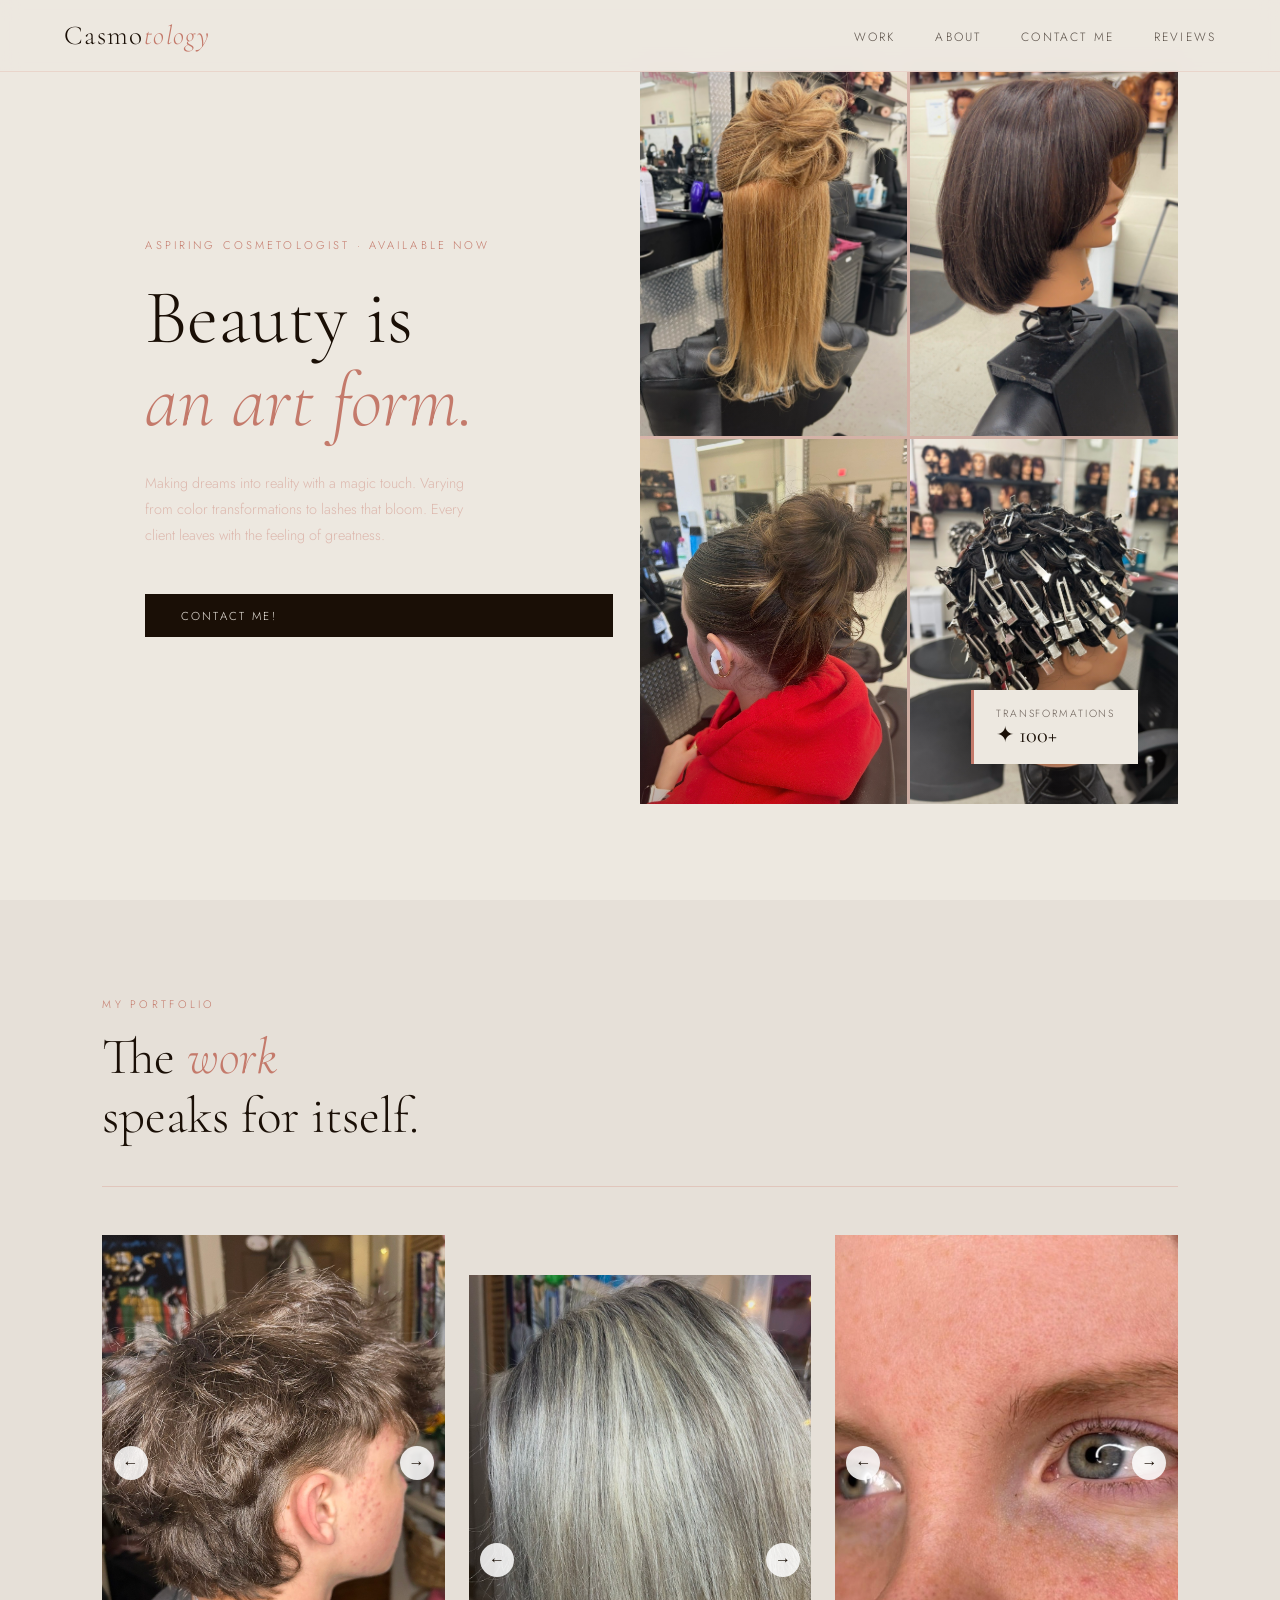
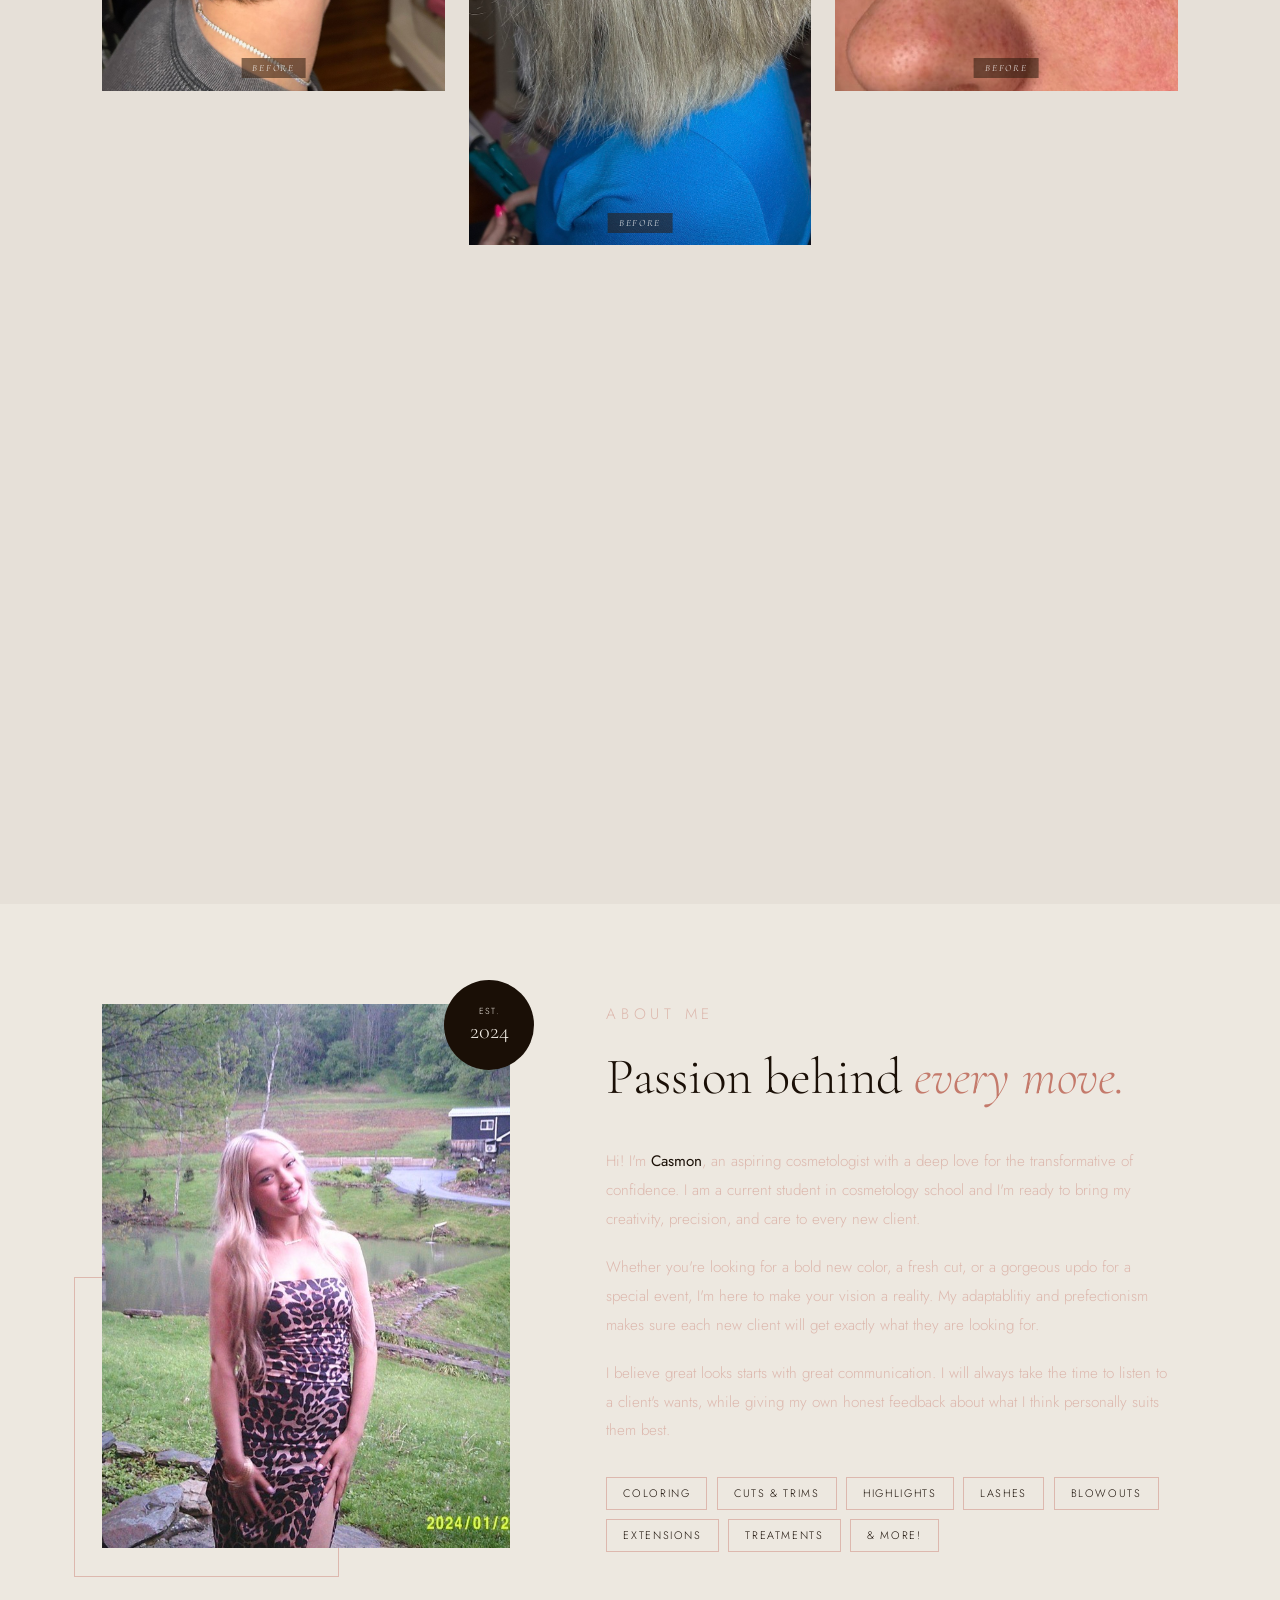
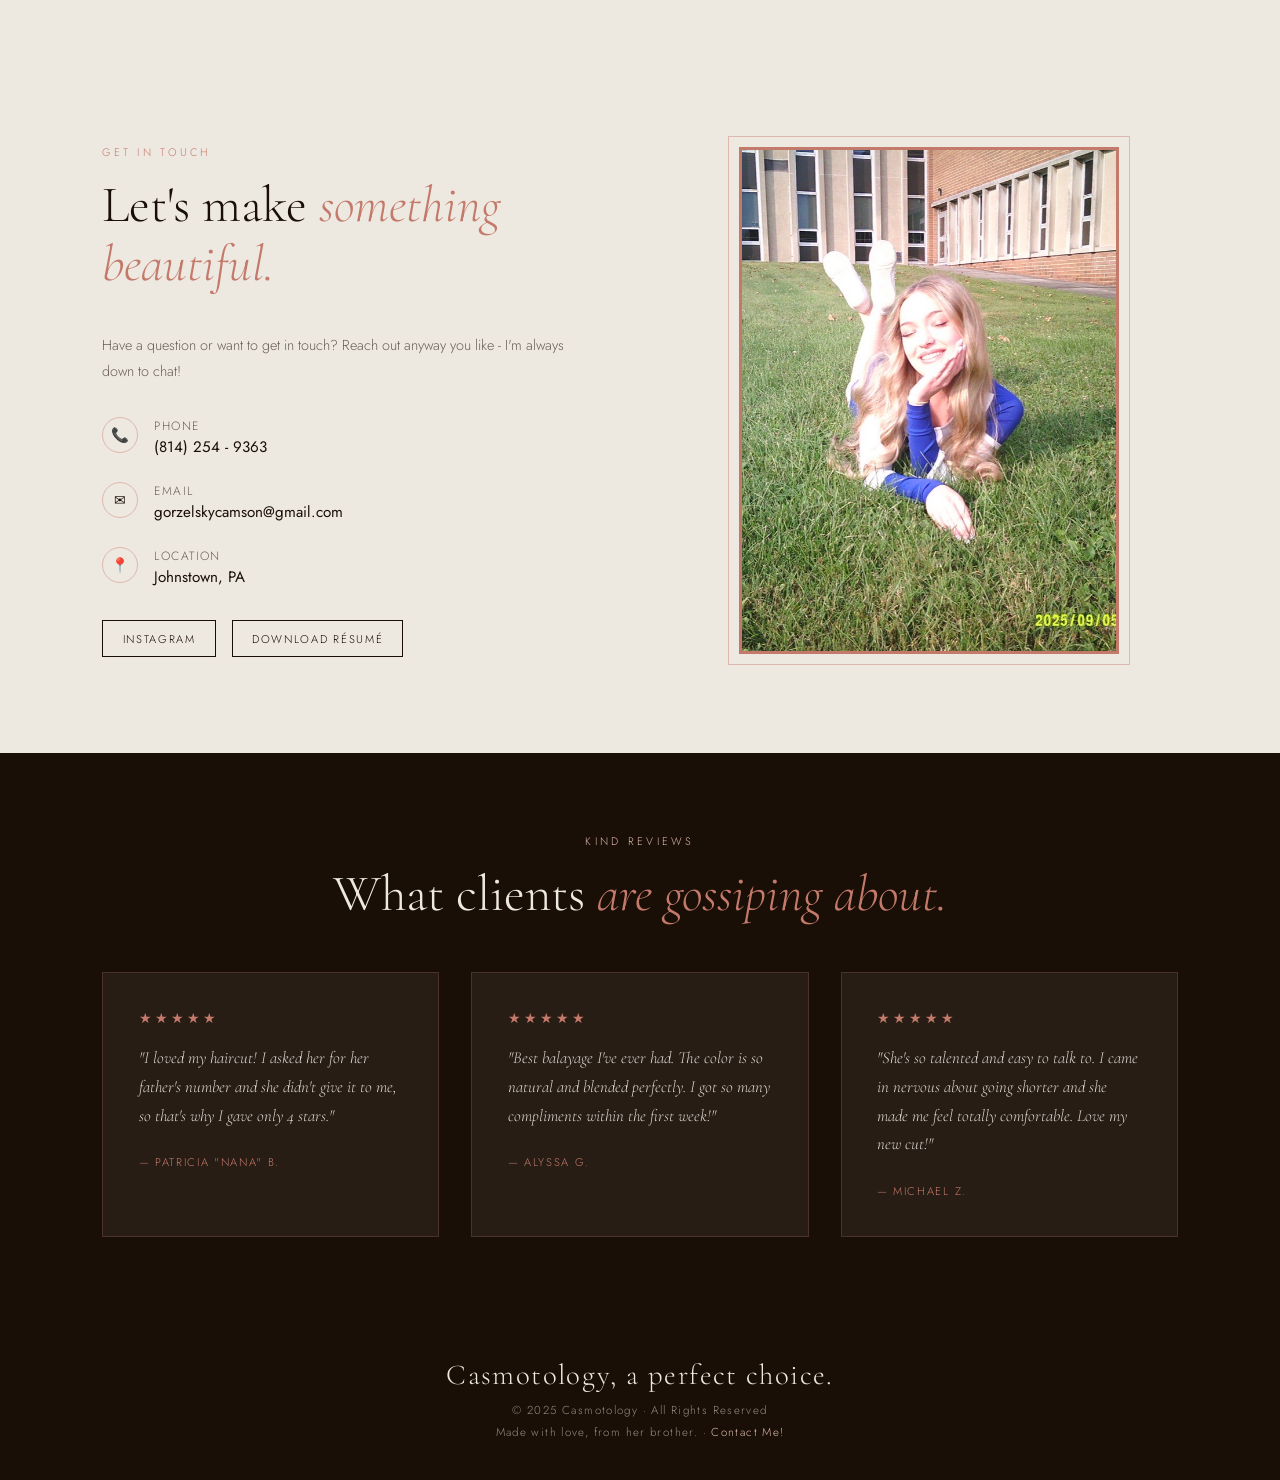
==== commit 4ce0f3fe: "Add files via upload" ====
--- a/index.html
+++ b/index.html
@@ -17,8 +17,8 @@
   <ul class="nav-links">
     <li><a href="#work">Work</a></li>
     <li><a href="#about">About</a></li>
+    <li><a href="#contact">Contact Me</a></li>
     <li><a href="#testimonials">Reviews</a></li>
-    <li><a href="#contact">Contact Me</a></li>
   </ul>
   <button class="hamburger" id="hamburger" aria-label="Menu">
     <span></span><span></span><span></span>
@@ -40,22 +40,32 @@
 ══════════════════════════════════════════════ -->
 <section id="hero">
   <div class="hero-left">
-    <p class="hero-eyebrow">Licensed Cosmetologist · Available Now</p>
+    <p class="hero-eyebrow">Aspiring Cosmetologist · Available Now</p>
     <h1 class="hero-title">
       Beauty is
       <em>an art form.</em>
     </h1>
-    <p class="hero-sub">From precision cuts to stunning color transformations — every client leaves feeling like the best version of themselves.</p>
-    <a href="#contact" class="btn-primary">Book a Session</a>
+    <p class="hero-sub">Making dreams into reality with a magic touch. Varying from color transformations to lashes that bloom. Every client leaves with the feeling of greatness.</p>
+    <a href="#contact" class="btn-primary">Contact Me!</a>
   </div>
   <div class="hero-right">
     <div class="hero-image-grid">
-      <!-- Replace these divs with: <img src="images/hero-1.jpg" alt="..." /> -->
-      <img src="images/standby_1.jpg" alt="Hair styling work" />
-      <img src="images/standby_2.jpg" alt="Hair styling work" />
-      <img src="images/standby_3.jpg" alt="Hair styling work" />
-      <img src="images/standby_4.jpg" alt="Hair styling work" />
-    </div>
+
+      <div class="hero-img-placeholder">
+        <img src="images/standby_1.jpg" alt="Hair styling work" />
+    </div>
+      <div class="hero-img-placeholder">
+        <img src="images/standby_2.jpg" alt="Hair styling work" />
+    </div>
+    <div class="hero-img-placeholder">
+        <img src="images/standby_3.jpg" alt="Hair styling work" />
+    </div>
+    <div class="hero-img-placeholder">
+        <img src="images/standby_4.jpg" alt="Hair styling work" />
+    </div>
+
+    </div>
+
     <div class="hero-tag">
       <p>Transformations</p>
       <strong>✦ 100+</strong>
@@ -67,135 +77,98 @@
      PORTFOLIO / WORK
 ══════════════════════════════════════════════ -->
 <section id="work">
-  <p class="section-label reveal">Portfolio</p>
+  <p class="section-label reveal">My Portfolio</p>
   <h2 class="section-title reveal">The <em>work</em><br>speaks for itself.</h2>
   <hr class="divider" />
   <div class="work-grid">
 
     <!-- PORTFOLIO CARD 1 -->
     <div class="work-card reveal">
-  <div class="work-card-img">
-    <div class="ba-slider">
-      <img class="ba-after"  src="images/michael_2.jpg"  alt="After" />
-      <div class="ba-before-wrap">
-        <img class="ba-before" src="images/michael_1.jpg" alt="Before" />
-      </div>
-      <div class="ba-handle">
-        <div class="ba-line"></div>
-        <div class="ba-circle">&#8596;</div>
-        <div class="ba-line"></div>
-      </div>
-      <span class="ba-label-before">Before</span>
-      <span class="ba-label-after">After</span>
-    </div>
-  </div>
-  <div class="work-card-overlay"><span class="work-card-label">Balayage Color</span></div>
-</div>
+        <div class="work-card-img">
+            <div class="ba-flip">
+            <img class="ba-img active" src="images/michael_1.jpg"  alt="Before" />
+            <img class="ba-img"        src="images/michael_2.jpg" alt="After" />
+            <button class="ba-btn ba-btn--prev" onclick="flipCard(this, -1)">&#8592;</button>
+            <button class="ba-btn ba-btn--next" onclick="flipCard(this,  1)">&#8594;</button>
+            <span class="ba-current-label">Before</span>
+            </div>
+        </div>
+        <div class="work-card-overlay"><span class="work-card-label">Hair Coloring</span></div>
+    </div>
 
     <!-- PORTFOLIO CARD 2 -->
     <div class="work-card reveal">
-  <div class="work-card-img">
-    <div class="ba-slider">
-      <img class="ba-after"  src="images/ahair_2.jpg"  alt="After" />
-      <div class="ba-before-wrap">
-        <img class="ba-before" src="images/ahair_4.jpg" alt="Before" />
-      </div>
-      <div class="ba-handle">
-        <div class="ba-line"></div>
-        <div class="ba-circle">&#8596;</div>
-        <div class="ba-line"></div>
-      </div>
-      <span class="ba-label-before">Before</span>
-      <span class="ba-label-after">After</span>
-    </div>
-  </div>
-  <div class="work-card-overlay"><span class="work-card-label">Balayage Color</span></div>
-</div>
+        <div class="work-card-img">
+            <div class="ba-flip">
+            <img class="ba-img active" src="images/ahair_4.jpg"  alt="Before" />
+            <img class="ba-img"        src="images/ahair_2.jpg" alt="After" />
+            <button class="ba-btn ba-btn--prev" onclick="flipCard(this, -1)">&#8592;</button>
+            <button class="ba-btn ba-btn--next" onclick="flipCard(this,  1)">&#8594;</button>
+            <span class="ba-current-label">Before</span>
+            </div>
+        </div>
+        <div class="work-card-overlay"><span class="work-card-label">A Blow Out</span></div>
+    </div>
 
 
     <!-- PORTFOLIO CARD 3 -->
     <div class="work-card reveal">
-  <div class="work-card-img">
-    <div class="ba-slider">
-      <img class="ba-after"  src="images/rhair_4.jpg"  alt="After" />
-      <div class="ba-before-wrap">
-        <img class="ba-before" src="images/rhair_3.jpg" alt="Before" />
-      </div>
-      <div class="ba-handle">
-        <div class="ba-line"></div>
-        <div class="ba-circle">&#8596;</div>
-        <div class="ba-line"></div>
-      </div>
-      <span class="ba-label-before">Before</span>
-      <span class="ba-label-after">After</span>
-    </div>
-  </div>
-  <div class="work-card-overlay"><span class="work-card-label">Balayage Color</span></div>
-</div>
+        <div class="work-card-img">
+            <div class="ba-flip">
+            <img class="ba-img active" src="images/eyes_3.jpg"  alt="Before" />
+            <img class="ba-img"        src="images/eyes_4.jpg" alt="After" />
+            <button class="ba-btn ba-btn--prev" onclick="flipCard(this, -1)">&#8592;</button>
+            <button class="ba-btn ba-btn--next" onclick="flipCard(this,  1)">&#8594;</button>
+            <span class="ba-current-label">Before</span>
+            </div>
+        </div>
+        <div class="work-card-overlay"><span class="work-card-label">Lashes for Prom</span></div>
+    </div>
 
 
     <!-- PORTFOLIO CARD 4 -->
     <div class="work-card reveal">
-  <div class="work-card-img">
-    <div class="ba-slider">
-      <img class="ba-after"  src="images/rhair_2.jpg"  alt="After" />
-      <div class="ba-before-wrap">
-        <img class="ba-before" src="images/rhair_1.jpg" alt="Before" />
-      </div>
-      <div class="ba-handle">
-        <div class="ba-line"></div>
-        <div class="ba-circle">&#8596;</div>
-        <div class="ba-line"></div>
-      </div>
-      <span class="ba-label-before">Before</span>
-      <span class="ba-label-after">After</span>
-    </div>
-  </div>
-  <div class="work-card-overlay"><span class="work-card-label">Balayage Color</span></div>
-</div>
+        <div class="work-card-img">
+            <div class="ba-flip">
+            <img class="ba-img active" src="images/rhair_3.jpg"  alt="Before" />
+            <img class="ba-img"        src="images/rhair_4.jpg" alt="After" />
+            <button class="ba-btn ba-btn--prev" onclick="flipCard(this, -1)">&#8592;</button>
+            <button class="ba-btn ba-btn--next" onclick="flipCard(this,  1)">&#8594;</button>
+            <span class="ba-current-label">Before</span>
+            </div>
+        </div>
+        <div class="work-card-overlay"><span class="work-card-label">Coloring and Life</span></div>
+    </div>
 
 
     <!-- PORTFOLIO CARD 5 -->
     <div class="work-card reveal">
-  <div class="work-card-img">
-    <div class="ba-slider">
-      <img class="ba-after"  src="images/eyes_2.jpg"  alt="After" />
-      <div class="ba-before-wrap">
-        <img class="ba-before" src="images/eyes_1.jpg" alt="Before" />
-      </div>
-      <div class="ba-handle">
-        <div class="ba-line"></div>
-        <div class="ba-circle">&#8596;</div>
-        <div class="ba-line"></div>
-      </div>
-      <span class="ba-label-before">Before</span>
-      <span class="ba-label-after">After</span>
-    </div>
-  </div>
-  <div class="work-card-overlay"><span class="work-card-label">Balayage Color</span></div>
-</div>
+        <div class="work-card-img">
+            <div class="ba-flip">
+            <img class="ba-img active" src="images/rhair_1.jpg"  alt="Before" />
+            <img class="ba-img"        src="images/rhair_2.jpg" alt="After" />
+            <button class="ba-btn ba-btn--prev" onclick="flipCard(this, -1)">&#8592;</button>
+            <button class="ba-btn ba-btn--next" onclick="flipCard(this,  1)">&#8594;</button>
+            <span class="ba-current-label">Before</span>
+            </div>
+        </div>
+        <div class="work-card-overlay"><span class="work-card-label">Hair Foiling</span></div>
+    </div>
 
 
     <!-- PORTFOLIO CARD 6 -->
     <div class="work-card reveal">
-  <div class="work-card-img">
-    <div class="ba-slider">
-      <img class="ba-after"  src="images/eyes_4.jpg"  alt="After" />
-      <div class="ba-before-wrap">
-        <img class="ba-before" src="images/eyes_3.jpg" alt="Before" />
-      </div>
-      <div class="ba-handle">
-        <div class="ba-line"></div>
-        <div class="ba-circle">&#8596;</div>
-        <div class="ba-line"></div>
-      </div>
-      <span class="ba-label-before">Before</span>
-      <span class="ba-label-after">After</span>
-    </div>
-  </div>
-  <div class="work-card-overlay"><span class="work-card-label">Balayage Color</span></div>
-</div>
-
+        <div class="work-card-img">
+            <div class="ba-flip">
+            <img class="ba-img active" src="images/eyes_1.jpg"  alt="Before" />
+            <img class="ba-img"        src="images/eyes_2.jpg" alt="After" />
+            <button class="ba-btn ba-btn--prev" onclick="flipCard(this, -1)">&#8592;</button>
+            <button class="ba-btn ba-btn--next" onclick="flipCard(this,  1)">&#8594;</button>
+            <span class="ba-current-label">Before</span>
+            </div>
+        </div>
+        <div class="work-card-overlay"><span class="work-card-label">More Lashes</span></div>
+    </div>
 
   </div>
 </section>
@@ -211,24 +184,25 @@
     <div class="about-accent-box"></div>
     <div class="about-badge">
       <span>Est.</span>
-      <strong>2025</strong>
+      <strong>2024</strong>
     </div>
   </div>
 
   <div class="about-text reveal">
     <p class="section-label">About Me</p>
-    <h2 class="section-title">Passion behind <em>every strand.</em></h2>
-    <p>Hi! I'm <strong>Casmon</strong>, an aspiring cosmetologist with a deep love for the transformative power of hair. I am a current student in cosmetology school and I'm ready to bring my creativity, precision, and care to every single client.</p>
-    <p>Whether you're looking for a bold new color, a fresh cut, or a gorgeous updo for a special event — I'm here to make your vision a reality. Every appointment is a collaboration, and I never stop until you're in love with what you see in the mirror.</p>
-    <p>I believe great hair starts with great communication. I take the time to truly listen to what you want, and I'm always honest about what will work best for your hair type and lifestyle.</p>
+    <h2 class="section-title">Passion behind <em>every move.</em></h2>
+    <p>Hi! I'm <strong>Casmon</strong>, an aspiring cosmetologist with a deep love for the transformative of confidence. I am a current student in cosmetology school and I'm ready to bring my creativity, precision, and care to every new client.</p>
+    <p>Whether you're looking for a bold new color, a fresh cut, or a gorgeous updo for a special event, I'm here to make your vision a reality. My adaptablitiy and prefectionism makes sure each new client will get exactly what they are looking for.</p>
+    <p>I believe great looks starts with great communication. I will always take the time to listen to a client's wants, while giving my own honest feedback about what I think personally suits them best.</p>
     <div class="about-services">
-      <span class="service-tag">Color &amp; Balayage</span>
+      <span class="service-tag">Coloring</span>
       <span class="service-tag">Cuts &amp; Trims</span>
       <span class="service-tag">Highlights</span>
-      <span class="service-tag">Updos</span>
+      <span class="service-tag">Lashes</span>
       <span class="service-tag">Blowouts</span>
       <span class="service-tag">Extensions</span>
       <span class="service-tag">Treatments</span>
+      <span class="service-tag">&amp; More!</span>
     </div>
   </div>
 </section>
@@ -242,7 +216,7 @@
   <p class="section-label">Get in Touch</p>
   <h2 class="section-title">Let's make <em>something beautiful.</em></h2>
   <p style="font-size:0.9rem;line-height:1.8;color:var(--warm-grey);margin-bottom:2rem;">
-    Have a question or ready to book? Reach out any way you like — I'd love to hear from you!
+    Have a question or want to get in touch? Reach out anyway you like - I'm always down to chat!
   </p>
 
   <div class="contact-detail">
@@ -276,7 +250,7 @@
     </div>
 
     <div class="contact-photo-wrap reveal">
-        <img src="images/casmon_filter2.png" alt="[Casmon]" />
+        <img src="images/cg_2.jpg" alt="[Casmon]" />
     </div>
 
 </section>
@@ -285,26 +259,26 @@
      REVIEWS
 ══════════════════════════════════════════════ -->
 <section id="testimonials">
-  <p class="section-label">Kind Words from Friends</p>
-  <h2 class="section-title">What clients <em>are saying.</em></h2>
+  <p class="section-label">Kind Reviews</p>
+  <h2 class="section-title">What clients <em>are gossiping about.</em></h2>
   <div class="testimonial-track">
 
     <div class="testimonial-card reveal">
-      <div class="stars">★★★★</div>
+      <div class="stars">★★★★★</div>
       <blockquote>"I loved my haircut! I asked her for her father's number and she didn't give it to me, so that's why I gave only 4 stars."</blockquote>
-      <cite>— Lawyer, Son  of Angelo</cite>
+      <cite>— Patricia "Nana" B.</cite>
     </div>
 
     <div class="testimonial-card reveal">
       <div class="stars">★★★★★</div>
       <blockquote>"Best balayage I've ever had. The color is so natural and blended perfectly. I got so many compliments within the first week!"</blockquote>
-      <cite>— Jenna R.</cite>
+      <cite>— Alyssa G.</cite>
     </div>
 
     <div class="testimonial-card reveal">
       <div class="stars">★★★★★</div>
       <blockquote>"She's so talented and easy to talk to. I came in nervous about going shorter and she made me feel totally comfortable. Love my new cut!"</blockquote>
-      <cite>— Maria T.</cite>
+      <cite>— Michael Z.</cite>
     </div>
 
   </div>
@@ -314,7 +288,7 @@
      FOOTER
 ══════════════════════════════════════════════ -->
 <footer>
-  <span class="footer-logo">Casmotology</span>
+  <span class="footer-logo">Casmotology, a perfect choice.</span>
   <p>© 2025 Casmotology · All Rights Reserved</p>
   <p style="margin-top:0.4rem;">Made with love, from her brother. · <a href="#contact">Contact Me!</a></p>
 </footer>
--- a/style.css
+++ b/style.css
@@ -6,12 +6,12 @@
 *, *::before, *::after { box-sizing: border-box; margin: 0; padding: 0; }
 
 :root {
-  --cream: #F7F2EC;
-  --espresso: #2C1A0E;
-  --blush: #D4897A;
-  --blush-light: #EAC4BB;
-  --warm-grey: #8A7D74;
-  --card-bg: #FDFAF6;
+  --cream: #EDE8E0;
+  --espresso: #1A0F06;
+  --blush: #C47A6B;
+  --blush-light: #DDB8AE;
+  --warm-grey: #6B5F57;
+  --card-bg: #E6E0D8;
   --font-display: 'Cormorant Garamond', serif;
   --font-body: 'Jost', sans-serif;
 }
@@ -35,7 +35,7 @@
   align-items: center;
   justify-content: space-between;
   padding: 1.2rem 5%;
-  background: rgba(247,242,236,0.92);
+  background: rgba(237,232,224,0.92);
   backdrop-filter: blur(10px);
   border-bottom: 1px solid rgba(212,137,122,0.2);
   transition: box-shadow 0.3s;
@@ -148,7 +148,7 @@
 .hero-sub {
   font-size: 0.9rem;
   line-height: 1.8;
-  color: var(--warm-grey);
+  color: var(--blush-light);
   max-width: 340px;
   margin-bottom: 2.8rem;
 }
@@ -295,6 +295,7 @@
 .work-card-overlay {
   position: absolute;
   inset: 0;
+  pointer-events: none;
   background: linear-gradient(0deg, rgba(44,26,14,0.7) 0%, transparent 55%);
   opacity: 0;
   transition: opacity 0.35s;
@@ -371,7 +372,7 @@
 .about-text p {
   font-size: 0.95rem;
   line-height: 1.9;
-  color: var(--warm-grey);
+  color: var(--blush-light);
   margin-bottom: 1.2rem;
 }
 .about-text p strong { color: var(--espresso); font-weight: 400; }
@@ -574,78 +575,61 @@
 }
 .reveal.visible { opacity: 1; transform: translateY(0); }
 
-/* ── BEFORE / AFTER SLIDER ── */
-.ba-slider {
+/* ── BEFORE / AFTER FLIP ── */
+.ba-flip {
   position: relative;
   width: 100%;
   height: 100%;
-  overflow: hidden;
-  cursor: col-resize;
-  user-select: none;
-}
-
-.ba-after,
-.ba-before {
+  min-height: 300px;
+}
+
+.ba-img {
+  position: absolute;
+  inset: 0;
   width: 100%;
   height: 100%;
   object-fit: cover;
-  display: block;
+  opacity: 0;
+  transition: opacity 0.45s ease;
   pointer-events: none;
 }
-
-.ba-before-wrap {
-  position: absolute;
-  inset: 0;
-  width: 50%;
-  overflow: hidden;
-}
-
-.ba-handle {
-  position: absolute;
-  top: 0;
+.ba-img.active { opacity: 1; }
+
+.ba-btn {
+  position: absolute;
+  top: 50%;
+  transform: translateY(-50%);
+  background: rgba(255,255,255,0.85);
+  color: var(--espresso);
+  border: none;
+  width: 34px;
+  height: 34px;
+  border-radius: 50%;
+  font-size: 1rem;
+  cursor: pointer;
+  z-index: 10;
+  display: flex;
+  align-items: center;
+  justify-content: center;
+  transition: background 0.2s;
+}
+.ba-btn:hover { background: #fff; }
+.ba-btn--prev { left: 0.7rem; }
+.ba-btn--next { right: 0.7rem; }
+
+.ba-current-label {
+  position: absolute;
+  bottom: 0.8rem;
   left: 50%;
   transform: translateX(-50%);
-  height: 100%;
-  display: flex;
-  flex-direction: column;
-  align-items: center;
-  z-index: 10;
-  pointer-events: none;
-}
-
-.ba-line {
-  flex: 1;
-  width: 2px;
-  background: #fff;
-}
-
-.ba-circle {
-  width: 36px;
-  height: 36px;
-  border-radius: 50%;
-  background: #fff;
-  color: var(--espresso);
-  display: flex;
-  align-items: center;
-  justify-content: center;
-  font-size: 1rem;
-  flex-shrink: 0;
-  box-shadow: 0 2px 10px rgba(0,0,0,0.25);
-}
-
-.ba-label-before,
-.ba-label-after {
-  position: absolute;
-  bottom: 1rem;
   font-size: 0.6rem;
   letter-spacing: 0.18em;
   text-transform: uppercase;
   background: rgba(44,26,14,0.55);
   color: #fff;
-  padding: 0.25rem 0.6rem;
-}
-.ba-label-before { left: 0.8rem; }
-.ba-label-after  { right: 0.8rem; }
+  padding: 0.25rem 0.7rem;
+  pointer-events: none;
+}
 
 /* ── RESPONSIVE ── */
 @media (max-width: 900px) {
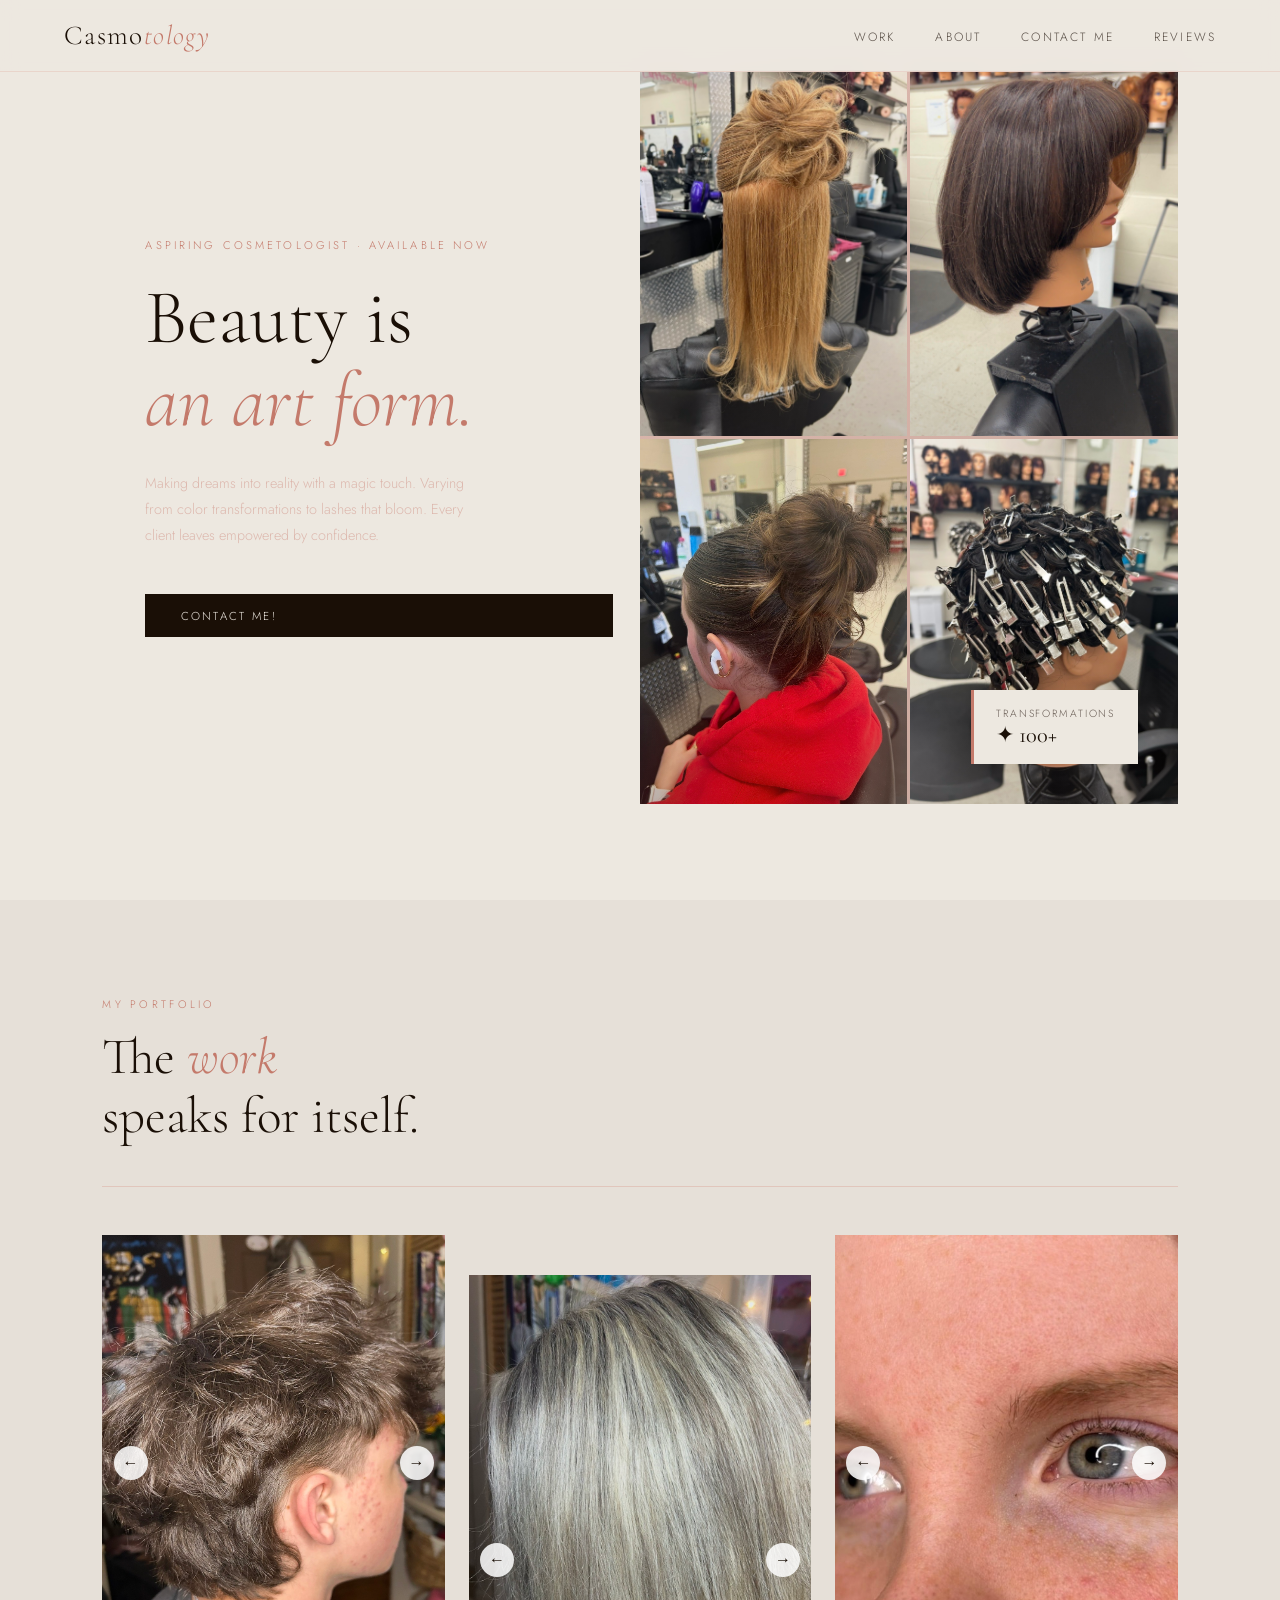
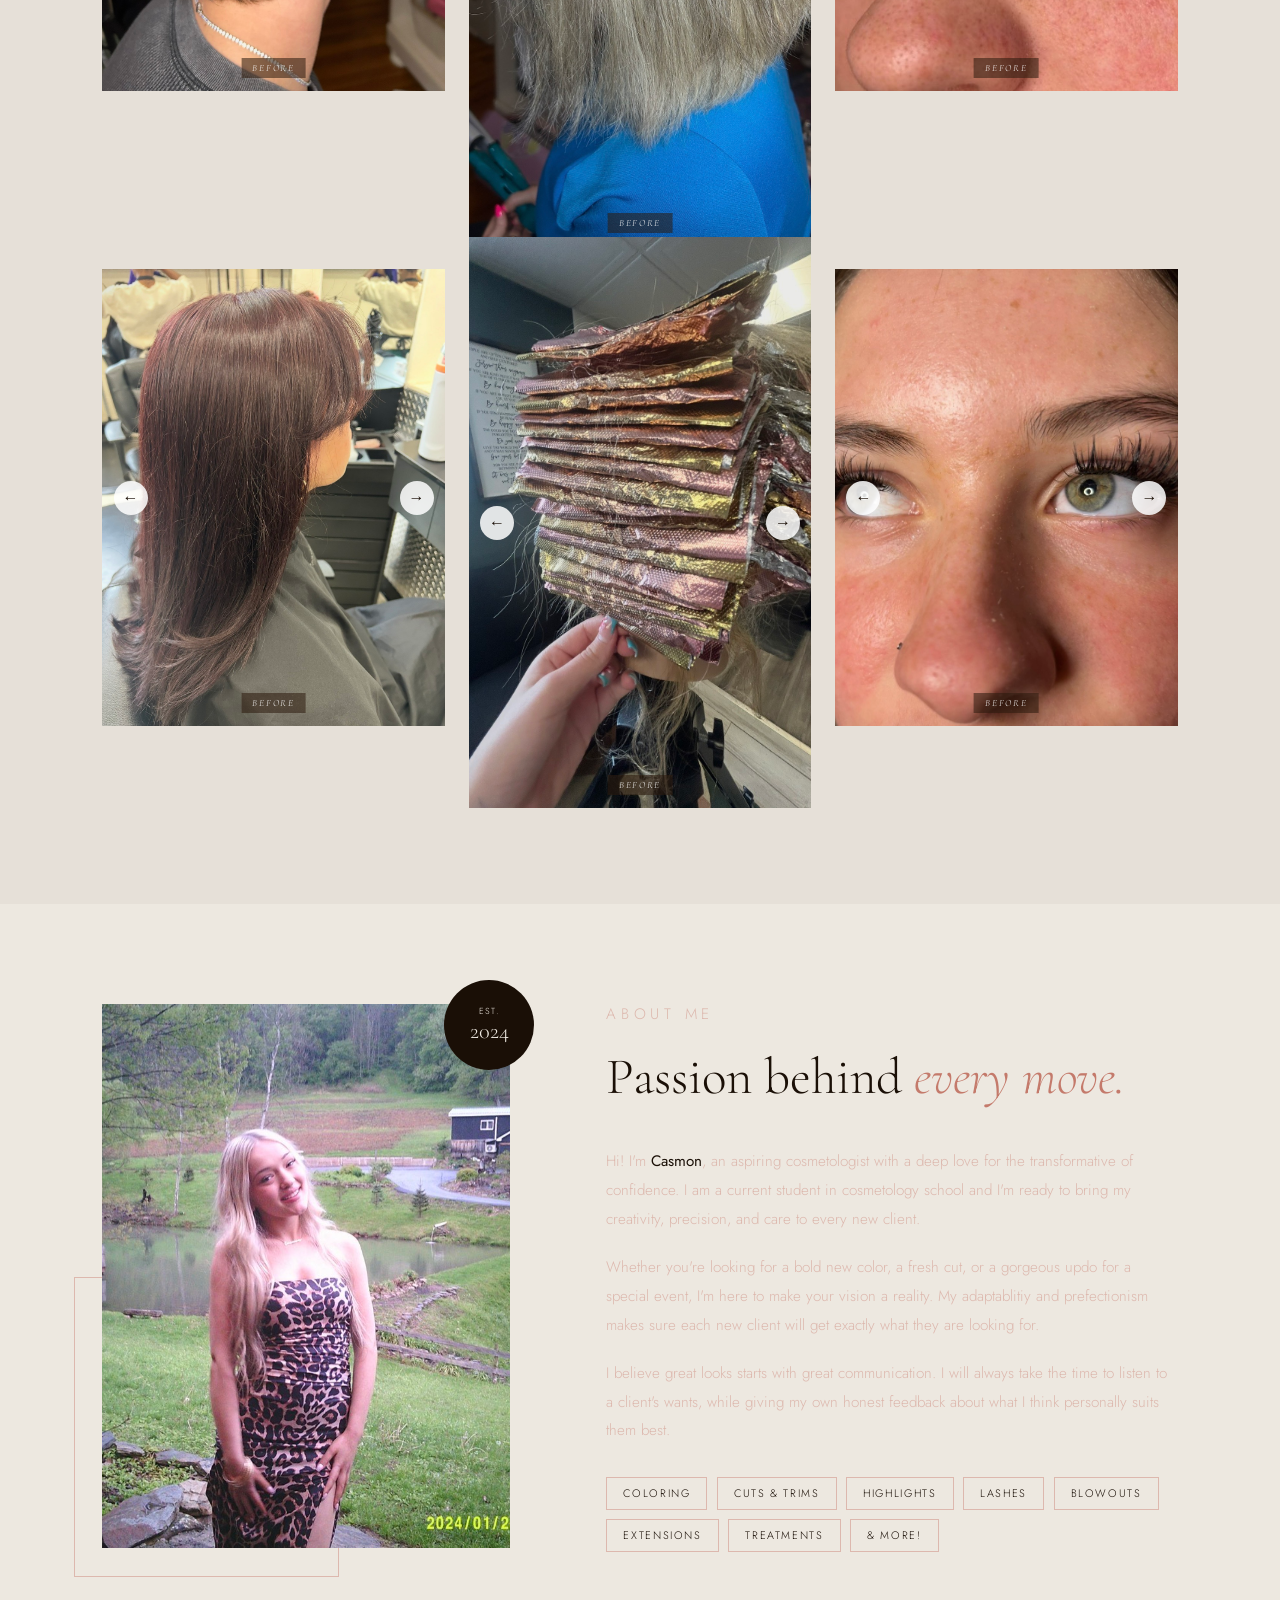
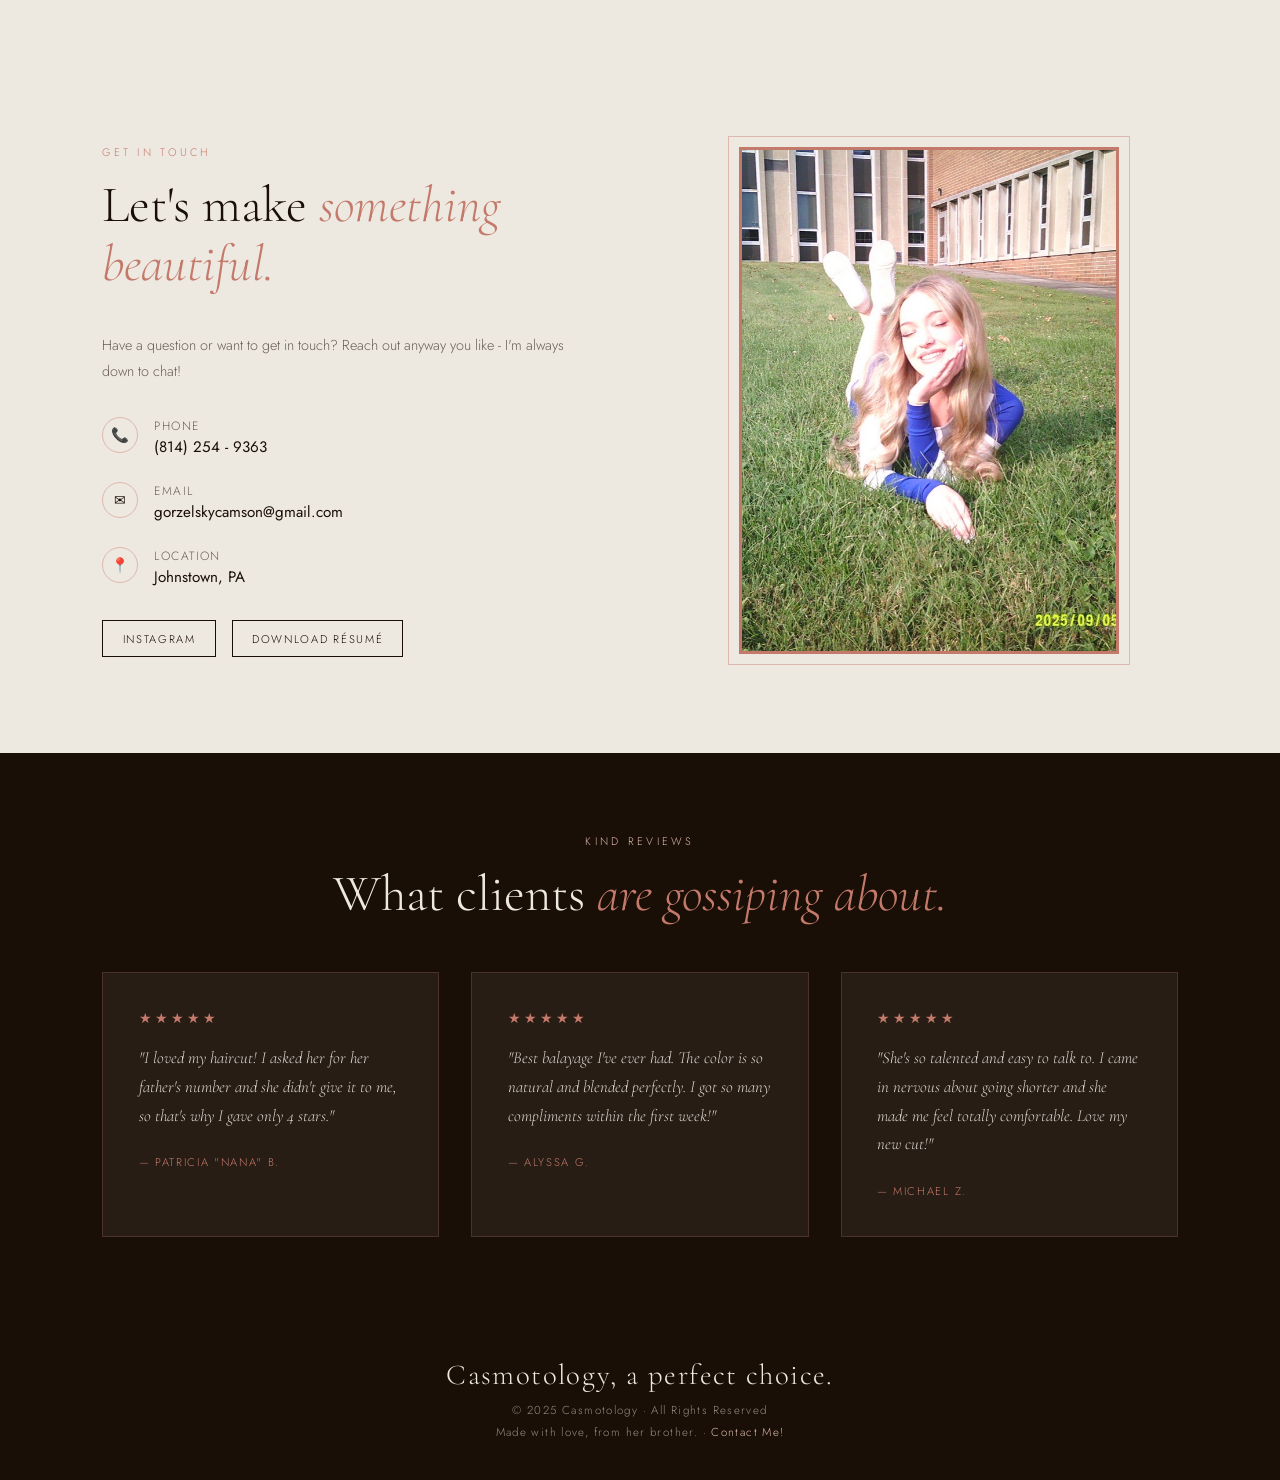
==== commit e1469de0: "Add files via upload" ====
--- a/index.html
+++ b/index.html
@@ -45,7 +45,7 @@
       Beauty is
       <em>an art form.</em>
     </h1>
-    <p class="hero-sub">Making dreams into reality with a magic touch. Varying from color transformations to lashes that bloom. Every client leaves with the feeling of greatness.</p>
+    <p class="hero-sub">Making dreams into reality with a magic touch. Varying from color transformations to lashes that bloom. Every client leaves empowered by confidence.</p>
     <a href="#contact" class="btn-primary">Contact Me!</a>
   </div>
   <div class="hero-right">
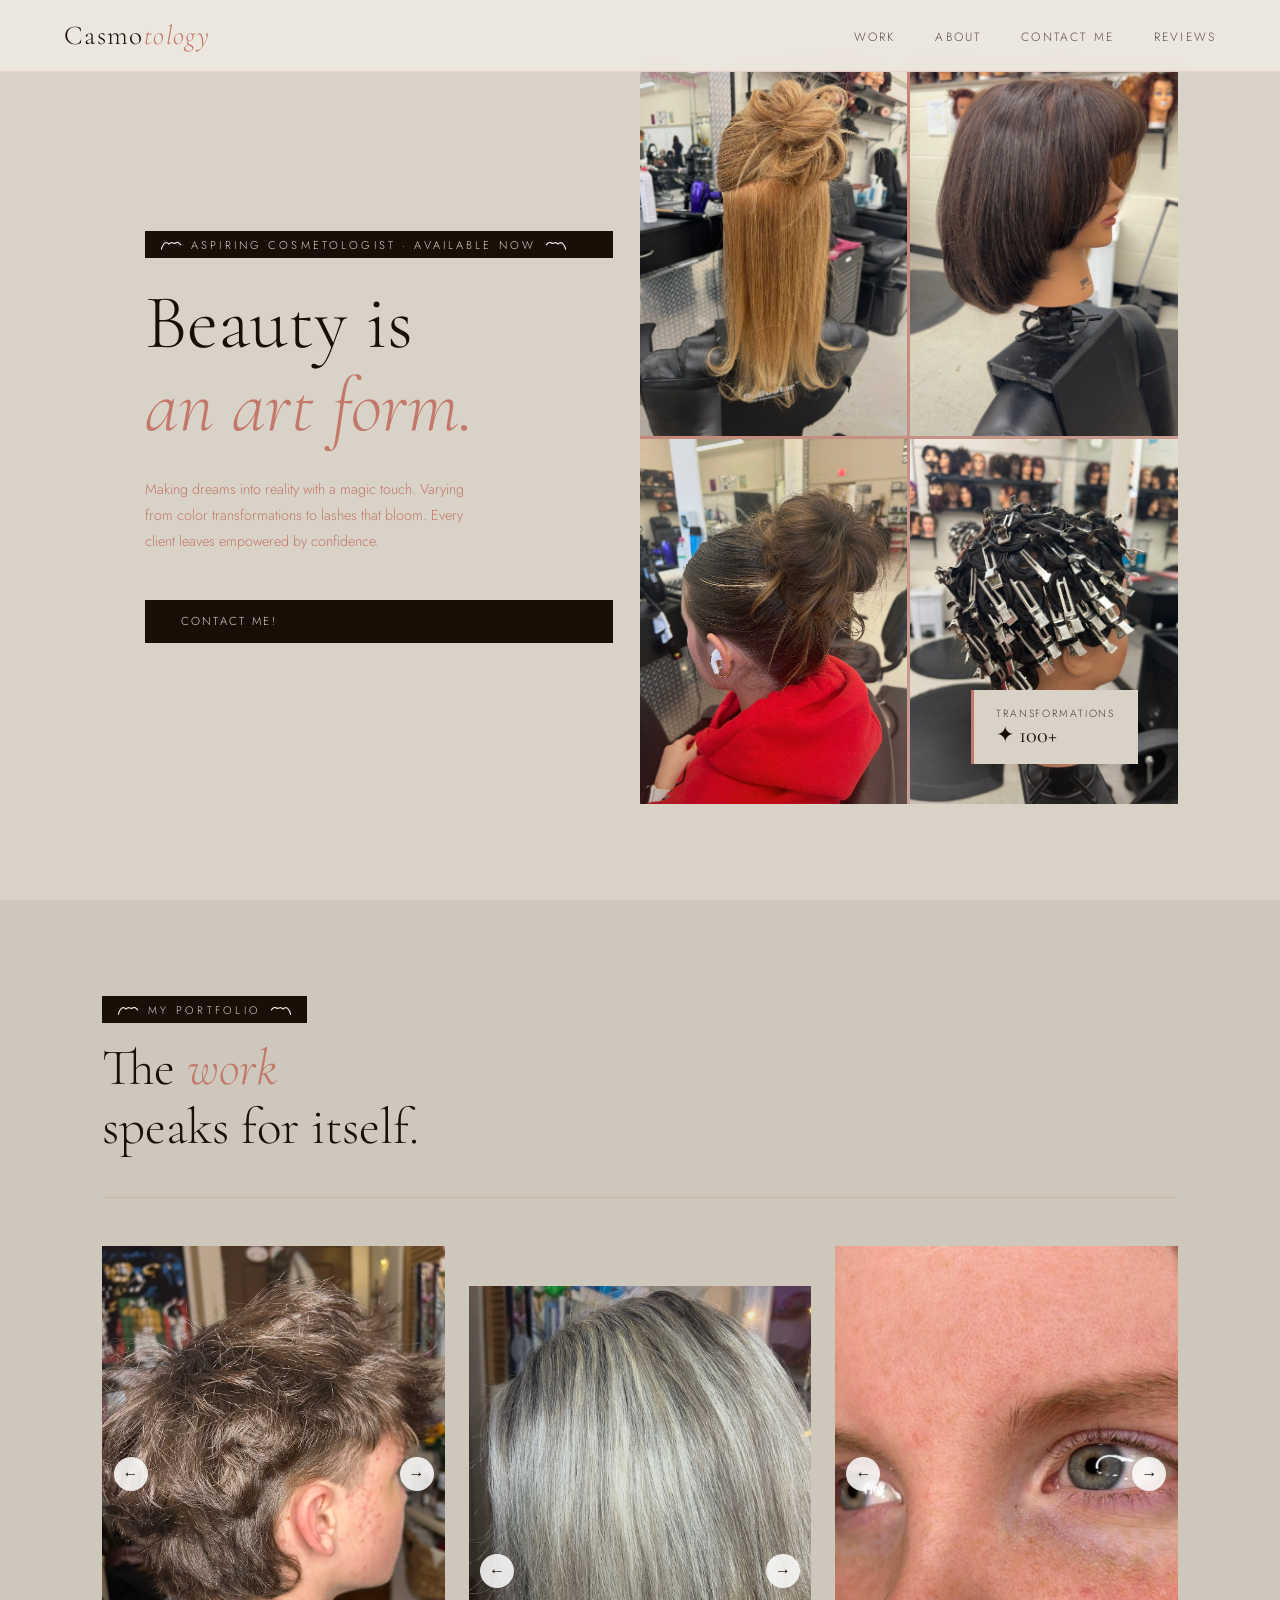
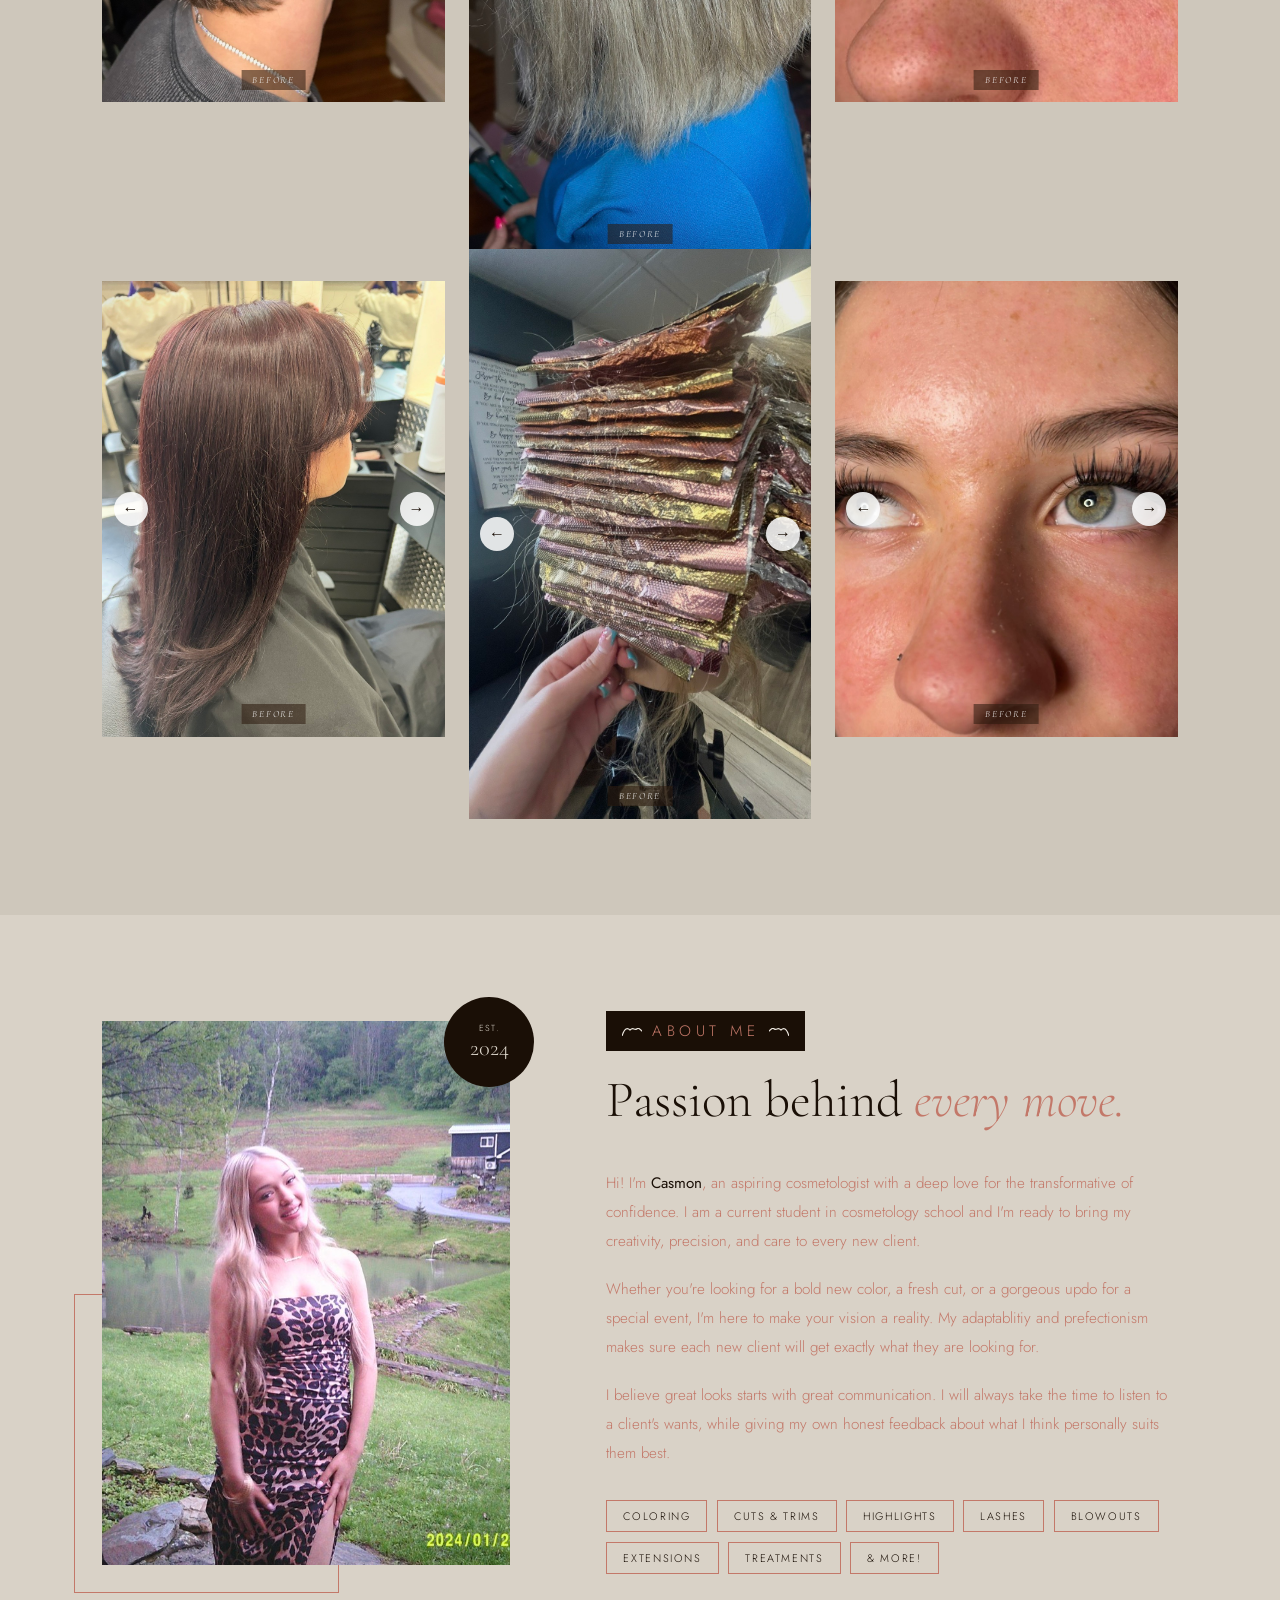
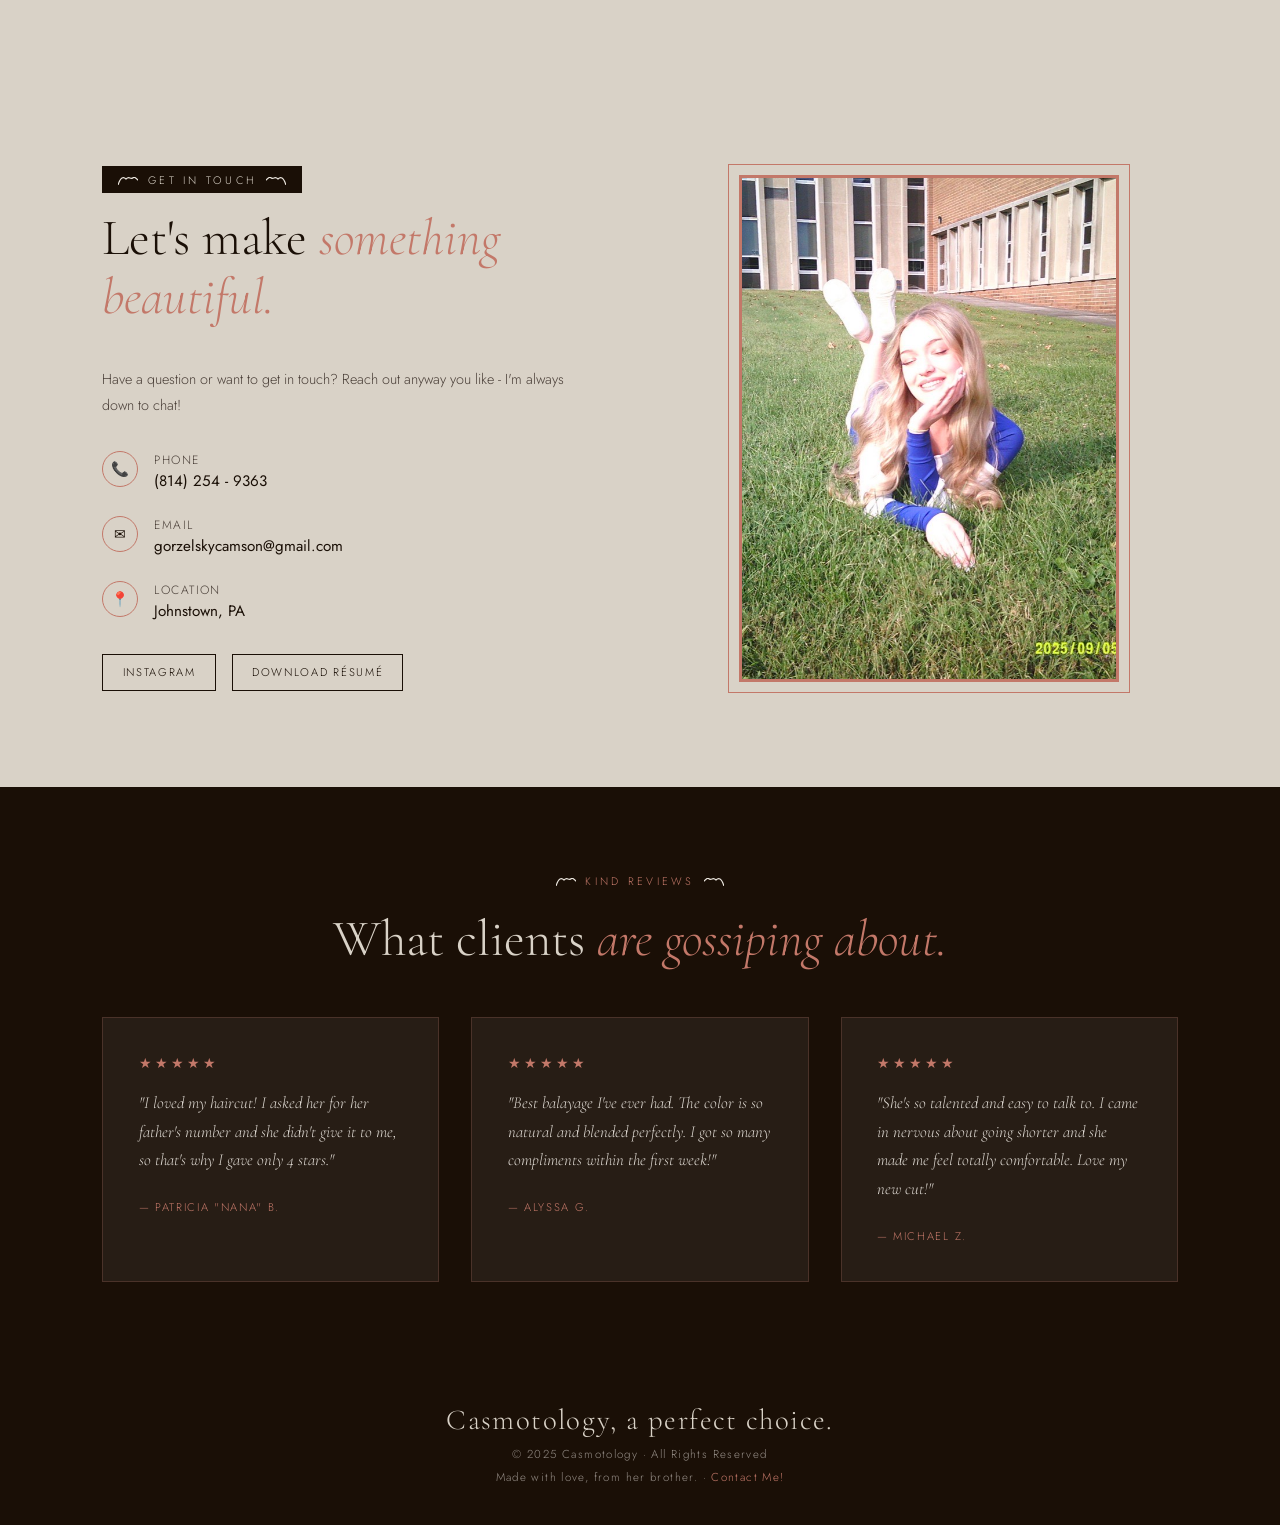
==== commit 7b249128: "Add files via upload" ====
--- a/index.html
+++ b/index.html
@@ -4,6 +4,7 @@
   <meta charset="UTF-8" />
   <meta name="viewport" content="width=device-width, initial-scale=1.0" />
   <title>Casmotology</title>
+  <link rel="icon" type="image/png" href="images/favicon.png" />
   <link href="https://fonts.googleapis.com/css2?family=Cormorant+Garamond:ital,wght@0,300;0,400;0,600;1,300;1,400&family=Jost:wght@200;300;400;500&display=swap" rel="stylesheet" />
   <link rel="stylesheet" href="style.css" />
 </head>
--- a/style.css
+++ b/style.css
@@ -6,12 +6,12 @@
 *, *::before, *::after { box-sizing: border-box; margin: 0; padding: 0; }
 
 :root {
-  --cream: #EDE8E0;
+  --cream: #D9D2C7;
   --espresso: #1A0F06;
   --blush: #C47A6B;
-  --blush-light: #DDB8AE;
-  --warm-grey: #6B5F57;
-  --card-bg: #E6E0D8;
+  --blush: hsl(10, 43%, 59%);
+  --warm-grey: #4A3F38;
+  --card-bg: #CEC7BB;
   --font-display: 'Cormorant Garamond', serif;
   --font-body: 'Jost', sans-serif;
 }
@@ -19,7 +19,7 @@
 html { scroll-behavior: smooth; }
 
 body {
-  background: var(--cream);
+  background: #D9D2C7;
   color: var(--espresso);
   font-family: var(--font-body);
   font-weight: 300;
@@ -131,10 +131,13 @@
   padding: 8% 5% 8% 8%;
 }
 .hero-eyebrow {
+  display: inline-block;
   font-size: 0.7rem;
   letter-spacing: 0.28em;
   text-transform: uppercase;
-  color: var(--blush);
+  color: var(--cream);
+  background: var(--espresso);
+  padding: 0.35rem 1rem;
   margin-bottom: 1.5rem;
 }
 .hero-title {
@@ -148,7 +151,7 @@
 .hero-sub {
   font-size: 0.9rem;
   line-height: 1.8;
-  color: var(--blush-light);
+  color: var(--blush);
   max-width: 340px;
   margin-bottom: 2.8rem;
 }
@@ -174,7 +177,7 @@
   content: '';
   position: absolute;
   inset: 0;
-  background: linear-gradient(135deg, var(--blush-light) 0%, #c9a99e 100%);
+  background: linear-gradient(135deg, var(--blush) 0%, #c9a99e 100%);
   z-index: 0;
 }
 .hero-image-grid {
@@ -187,7 +190,7 @@
   z-index: 1;
 }
 .hero-img-placeholder {
-  background: var(--blush-light);
+  background: var(--blush);
   display: flex;
   align-items: center;
   justify-content: center;
@@ -225,11 +228,40 @@
 /* ── SECTION SHARED ── */
 section { padding: 6rem 8%; }
 .section-label {
+  display: inline-block;
   font-size: 0.68rem;
   letter-spacing: 0.3em;
   text-transform: uppercase;
-  color: var(--blush);
+  color: var(--cream);
+  background: var(--espresso);
+  padding: 0.35rem 1rem;
   margin-bottom: 1rem;
+}
+
+.section-label::before,
+.hero-eyebrow::before {
+  content: '';
+  display: inline-block;
+  width: 20px;
+  height: 8px;
+  margin-right: 0.6rem;
+  background-image: url("data:image/svg+xml,%3Csvg xmlns='http://www.w3.org/2000/svg' viewBox='0 0 20 8'%3E%3Cpath d='M0,8 Q2,2 4,1 Q6,0 8,2 Q10,0 12,1 Q14,2 16,0 Q18,1 20,3' stroke='%23EDE8E0' stroke-width='1.2' fill='none' stroke-linecap='round'/%3E%3C/svg%3E");
+  background-repeat: no-repeat;
+  background-size: contain;
+  vertical-align: middle;
+}
+
+.section-label::after,
+.hero-eyebrow::after {
+  content: '';
+  display: inline-block;
+  width: 20px;
+  height: 8px;
+  margin-left: 0.6rem;
+  background-image: url("data:image/svg+xml,%3Csvg xmlns='http://www.w3.org/2000/svg' viewBox='0 0 20 8'%3E%3Cpath d='M0,3 Q2,1 4,0 Q6,2 8,1 Q10,0 12,2 Q14,0 16,1 Q18,2 20,8' stroke='%23EDE8E0' stroke-width='1.2' fill='none' stroke-linecap='round'/%3E%3C/svg%3E");
+  background-repeat: no-repeat;
+  background-size: contain;
+  vertical-align: middle;
 }
 .section-title {
   font-family: var(--font-display);
@@ -262,7 +294,7 @@
 .work-card-img {
   width: 100%;
   aspect-ratio: 3/4;
-  background: var(--blush-light);
+  background: var(--blush);
   display: flex;
   align-items: center;
   justify-content: center;
@@ -349,7 +381,7 @@
   left: -1.8rem;
   width: 65%;
   height: 55%;
-  border: 1.5px solid var(--blush-light);
+  border: 1.5px solid var(--blush);
   z-index: -1;
 }
 .about-badge {
@@ -372,7 +404,7 @@
 .about-text p {
   font-size: 0.95rem;
   line-height: 1.9;
-  color: var(--blush-light);
+  color: var(--blush);
   margin-bottom: 1.2rem;
 }
 .about-text p strong { color: var(--espresso); font-weight: 400; }
@@ -387,13 +419,13 @@
   letter-spacing: 0.15em;
   text-transform: uppercase;
   padding: 0.45rem 1rem;
-  border: 1px solid var(--blush-light);
+  border: 1px solid var(--blush);
   color: var(--espresso);
 }
 
 /* ── TESTIMONIALS ── */
 #testimonials { background: var(--espresso); color: var(--cream); text-align: center; padding: 5rem 8%; }
-#testimonials .section-label { color: var(--blush-light); }
+#testimonials .section-label { color: var(--blush); }
 #testimonials .section-title { color: var(--cream); }
 .testimonial-track {
   display: grid;
@@ -440,7 +472,7 @@
 }
 .contact-icon {
   width: 36px; height: 36px;
-  border: 1px solid var(--blush-light);
+  border: 1px solid var(--blush);
   border-radius: 50%;
   display: flex;
   align-items: center;
@@ -513,7 +545,7 @@
   text-align: center;
   padding: 3rem 2rem;
   background: var(--card-bg);
-  border: 1px solid var(--blush-light);
+  border: 1px solid var(--blush);
 }
 .form-success p { font-family: var(--font-display); font-size: 1.6rem; font-style: italic; font-weight: 300; color: var(--espresso); margin-bottom: 0.5rem; }
 .form-success small { color: var(--warm-grey); font-size: 0.8rem; }
@@ -534,7 +566,7 @@
   object-fit: cover;
   display: block;
   border: 3px solid var(--blush);
-  outline: 1px solid var(--blush-light);
+  outline: 1px solid var(--blush);
   outline-offset: 10px;
 }
 
@@ -554,7 +586,7 @@
   font-size: 0.72rem;
   letter-spacing: 0.12em;
 }
-footer a { color: var(--blush-light); text-decoration: none; }
+footer a { color: var(--blush); text-decoration: none; }
 footer .footer-logo {
   font-family: var(--font-display);
   font-size: 1.8rem;
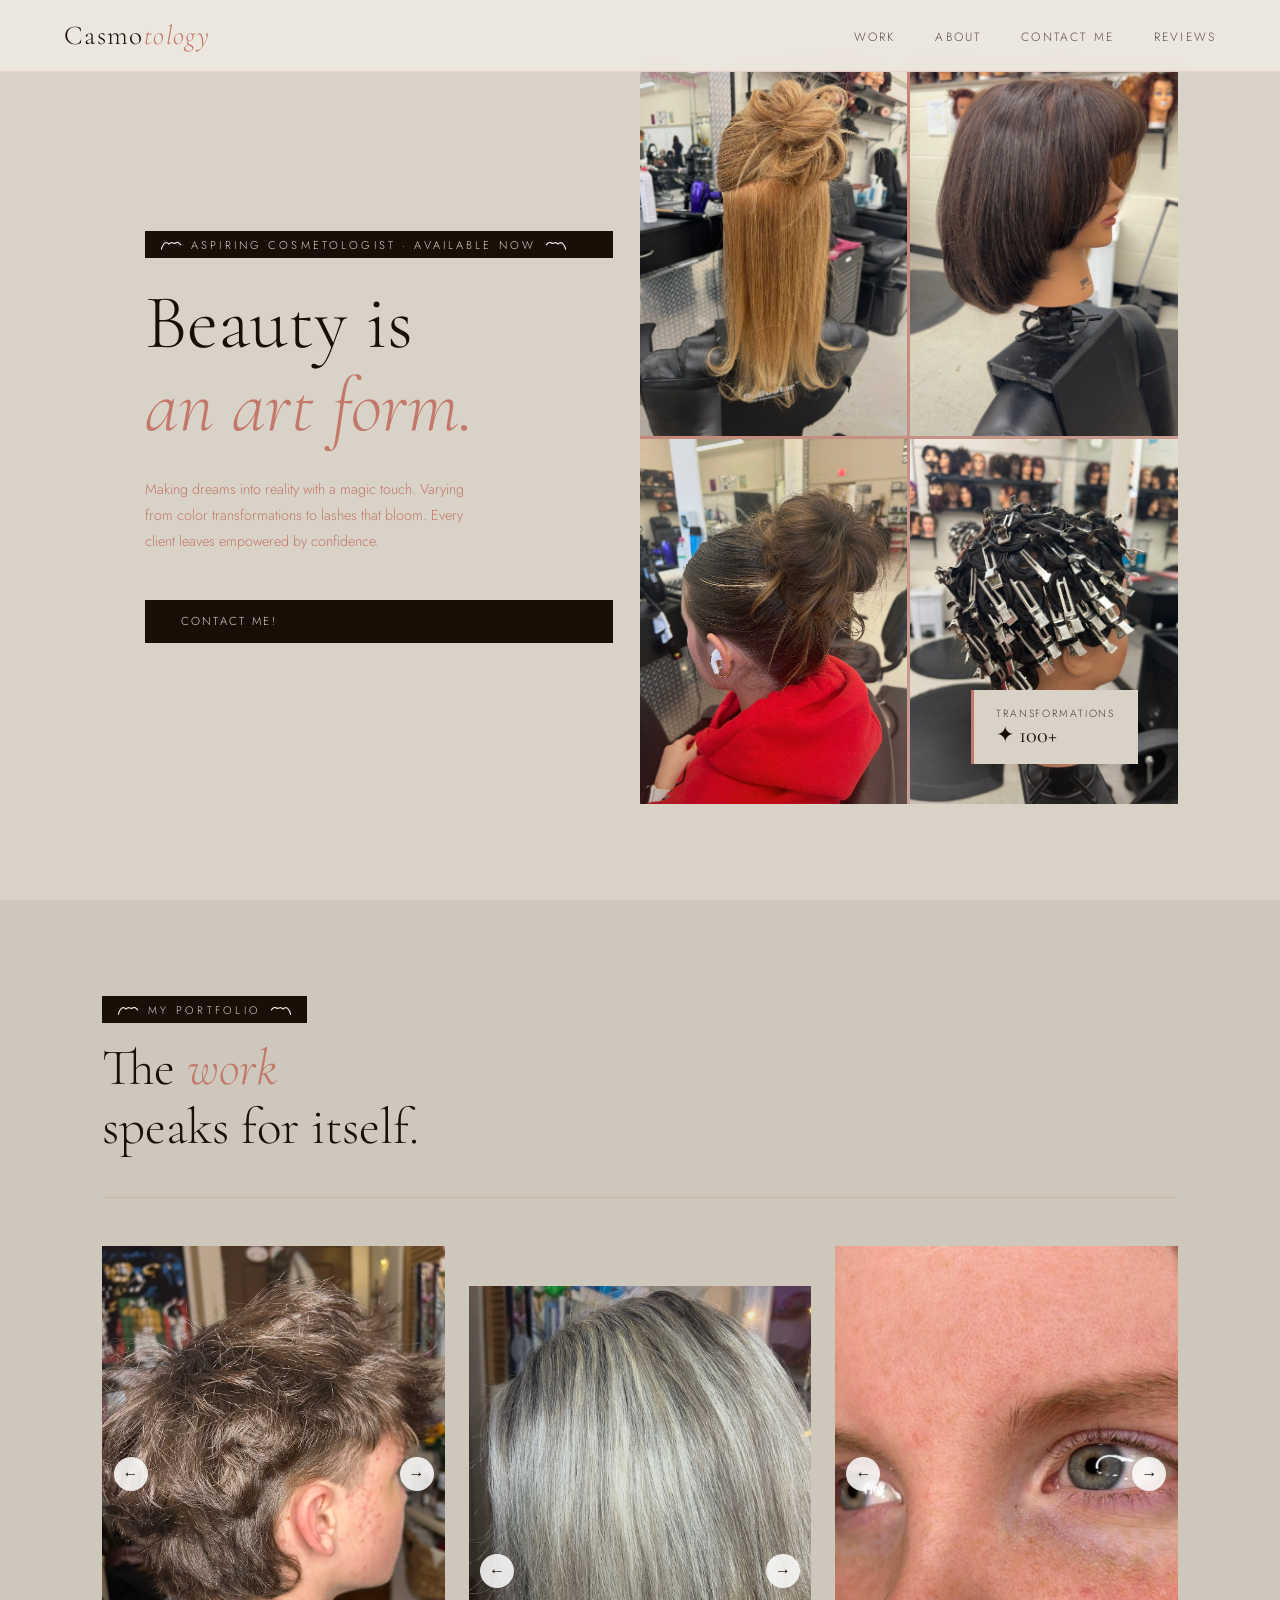
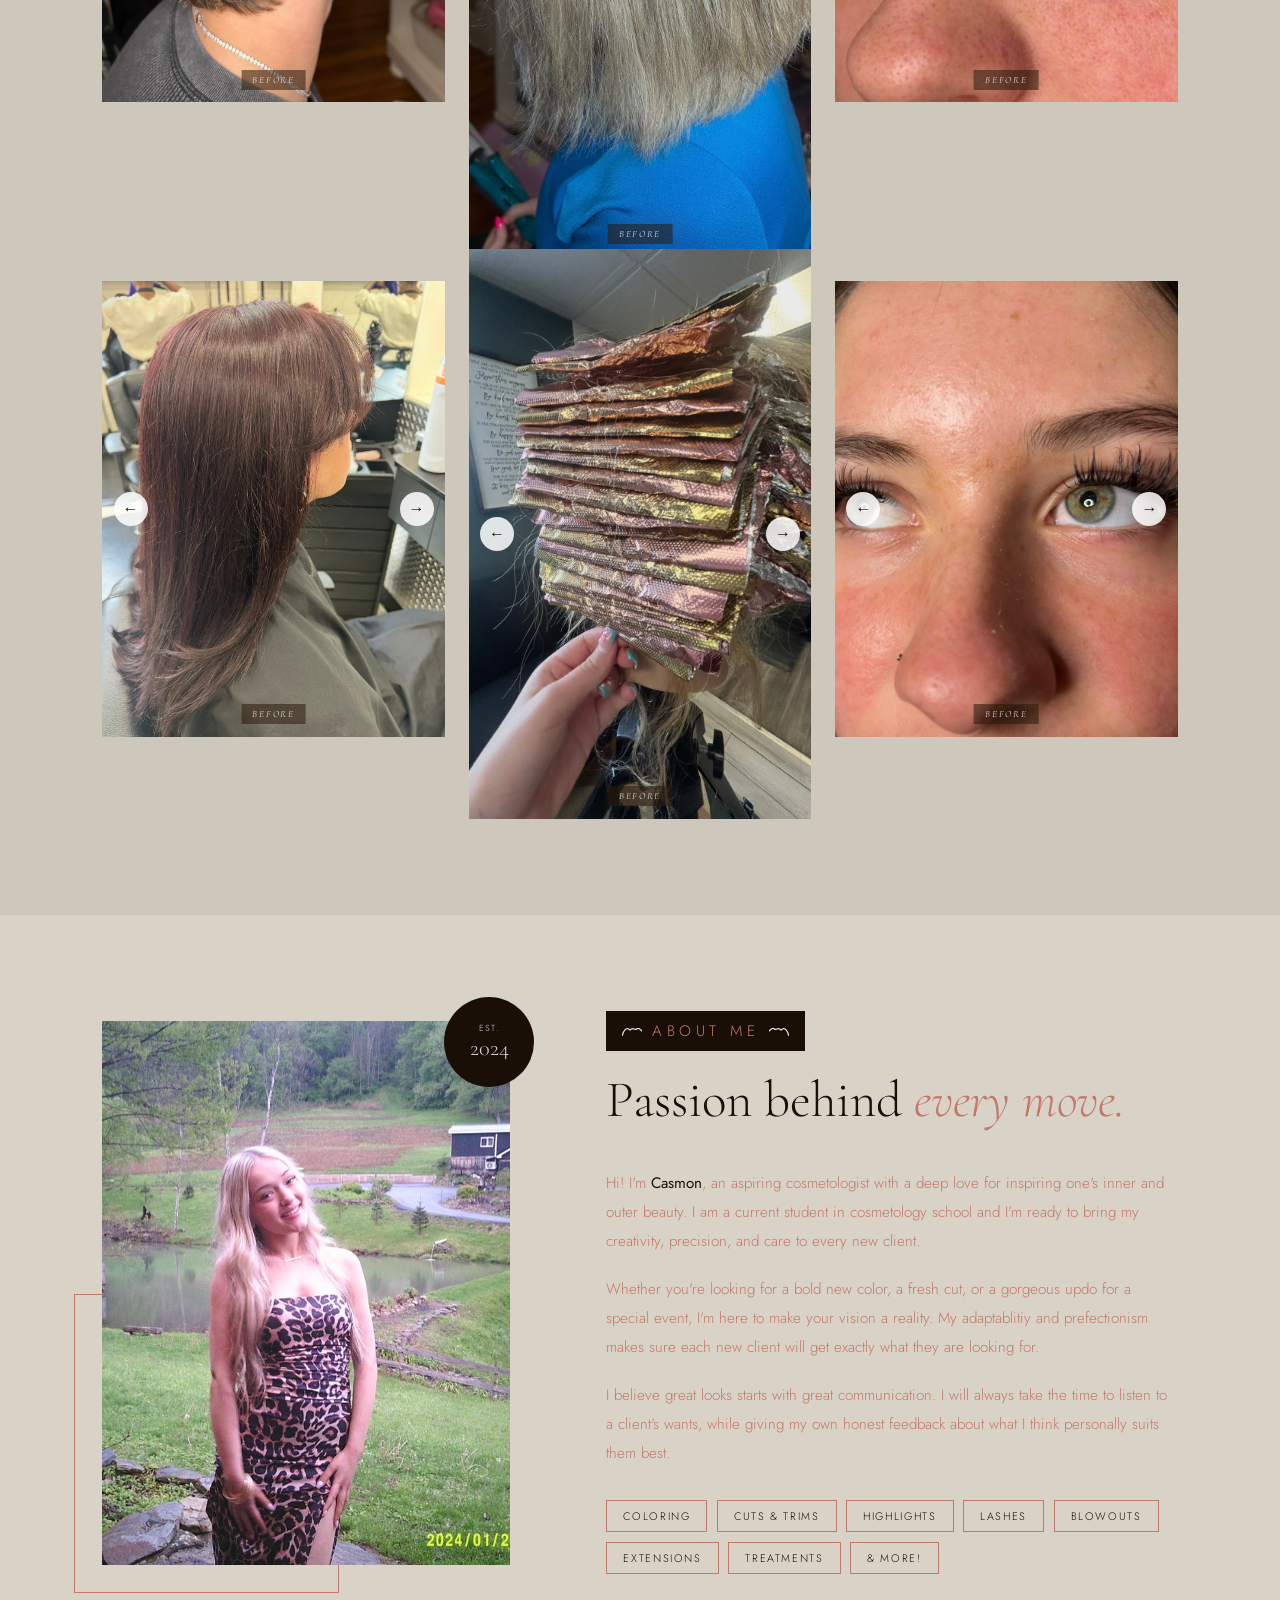
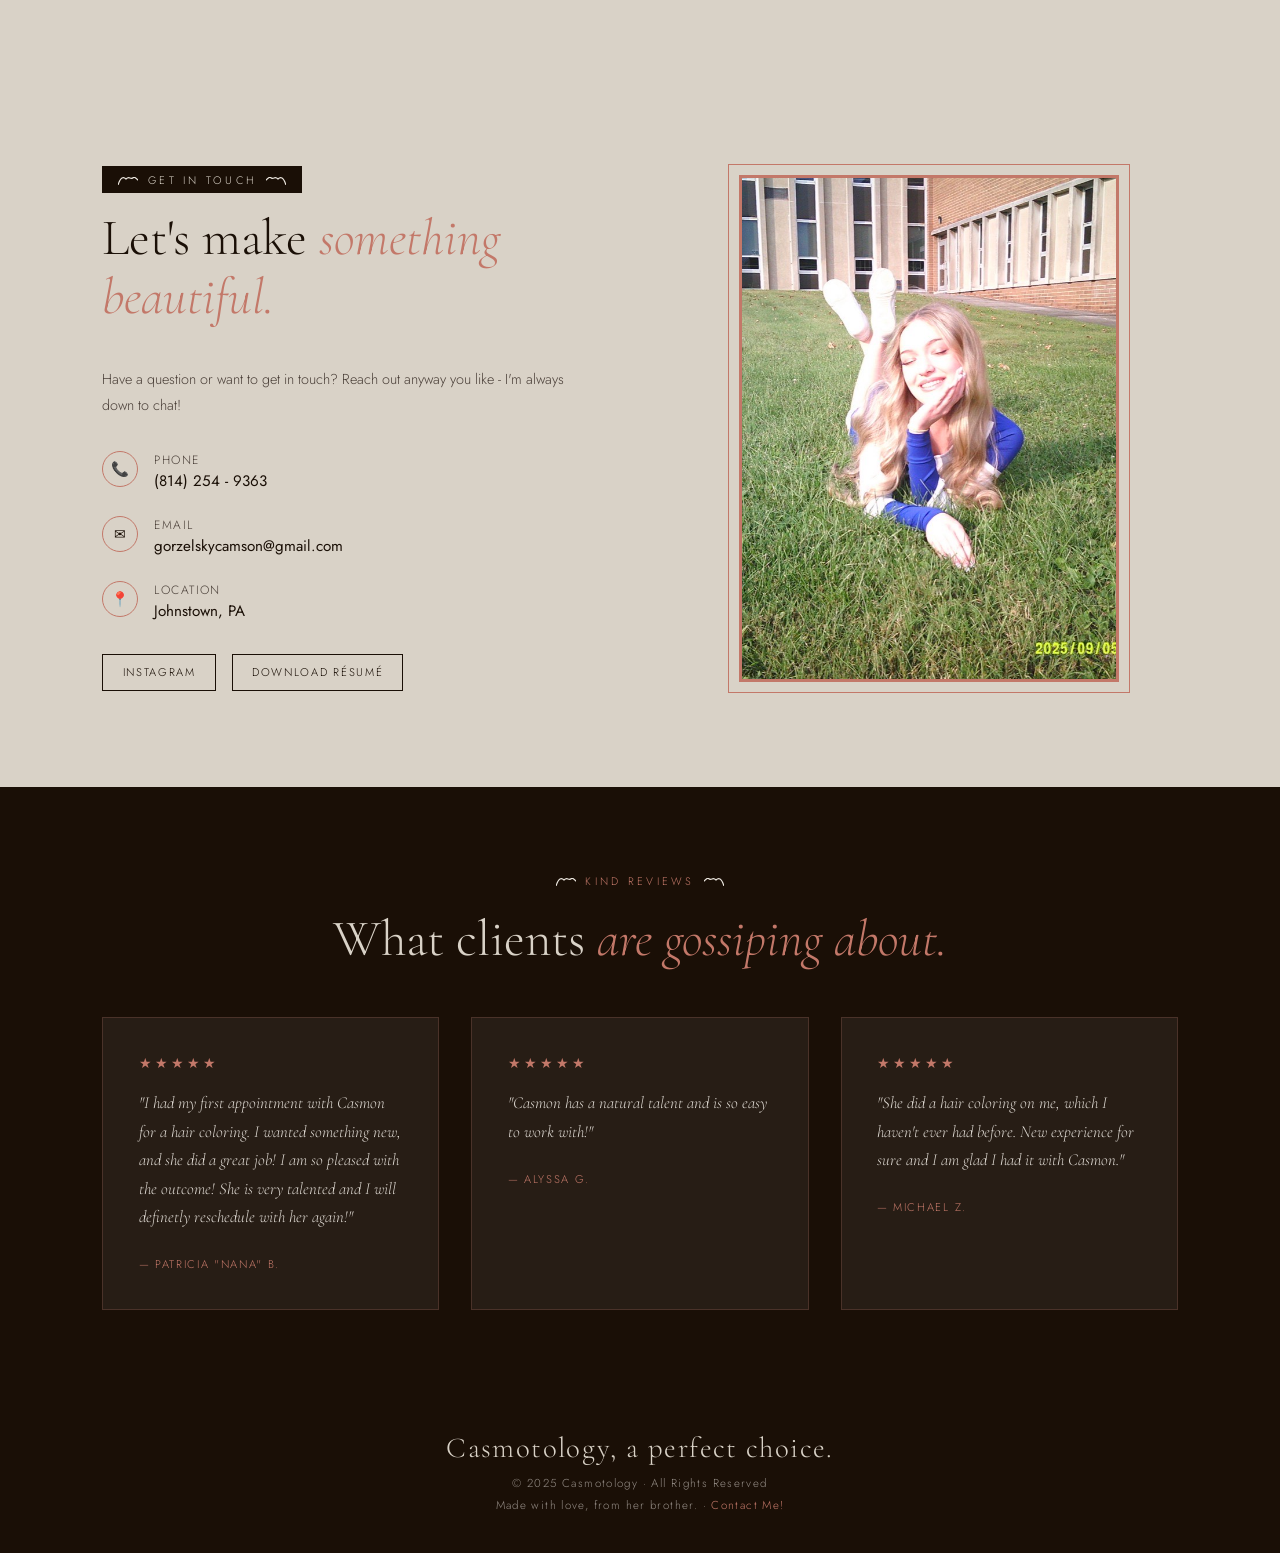
==== commit b270c619: "Add files via upload" ====
--- a/index.html
+++ b/index.html
@@ -192,7 +192,7 @@
   <div class="about-text reveal">
     <p class="section-label">About Me</p>
     <h2 class="section-title">Passion behind <em>every move.</em></h2>
-    <p>Hi! I'm <strong>Casmon</strong>, an aspiring cosmetologist with a deep love for the transformative of confidence. I am a current student in cosmetology school and I'm ready to bring my creativity, precision, and care to every new client.</p>
+    <p>Hi! I'm <strong>Casmon</strong>, an aspiring cosmetologist with a deep love for inspiring one's inner and outer beauty. I am a current student in cosmetology school and I'm ready to bring my creativity, precision, and care to every new client.</p>
     <p>Whether you're looking for a bold new color, a fresh cut, or a gorgeous updo for a special event, I'm here to make your vision a reality. My adaptablitiy and prefectionism makes sure each new client will get exactly what they are looking for.</p>
     <p>I believe great looks starts with great communication. I will always take the time to listen to a client's wants, while giving my own honest feedback about what I think personally suits them best.</p>
     <div class="about-services">
@@ -266,19 +266,19 @@
 
     <div class="testimonial-card reveal">
       <div class="stars">★★★★★</div>
-      <blockquote>"I loved my haircut! I asked her for her father's number and she didn't give it to me, so that's why I gave only 4 stars."</blockquote>
+      <blockquote>"I had my first appointment with Casmon for a hair coloring. I wanted something new, and she did a great job! I am so pleased with the outcome! She is very talented and I will definetly reschedule with her again!"</blockquote>
       <cite>— Patricia "Nana" B.</cite>
     </div>
 
     <div class="testimonial-card reveal">
       <div class="stars">★★★★★</div>
-      <blockquote>"Best balayage I've ever had. The color is so natural and blended perfectly. I got so many compliments within the first week!"</blockquote>
+      <blockquote>"Casmon has a natural talent and is so easy to work with!"</blockquote>
       <cite>— Alyssa G.</cite>
     </div>
 
     <div class="testimonial-card reveal">
       <div class="stars">★★★★★</div>
-      <blockquote>"She's so talented and easy to talk to. I came in nervous about going shorter and she made me feel totally comfortable. Love my new cut!"</blockquote>
+      <blockquote>"She did a hair coloring on me, which I haven't ever had before. New experience for sure and I am glad I had it with Casmon."</blockquote>
       <cite>— Michael Z.</cite>
     </div>
 
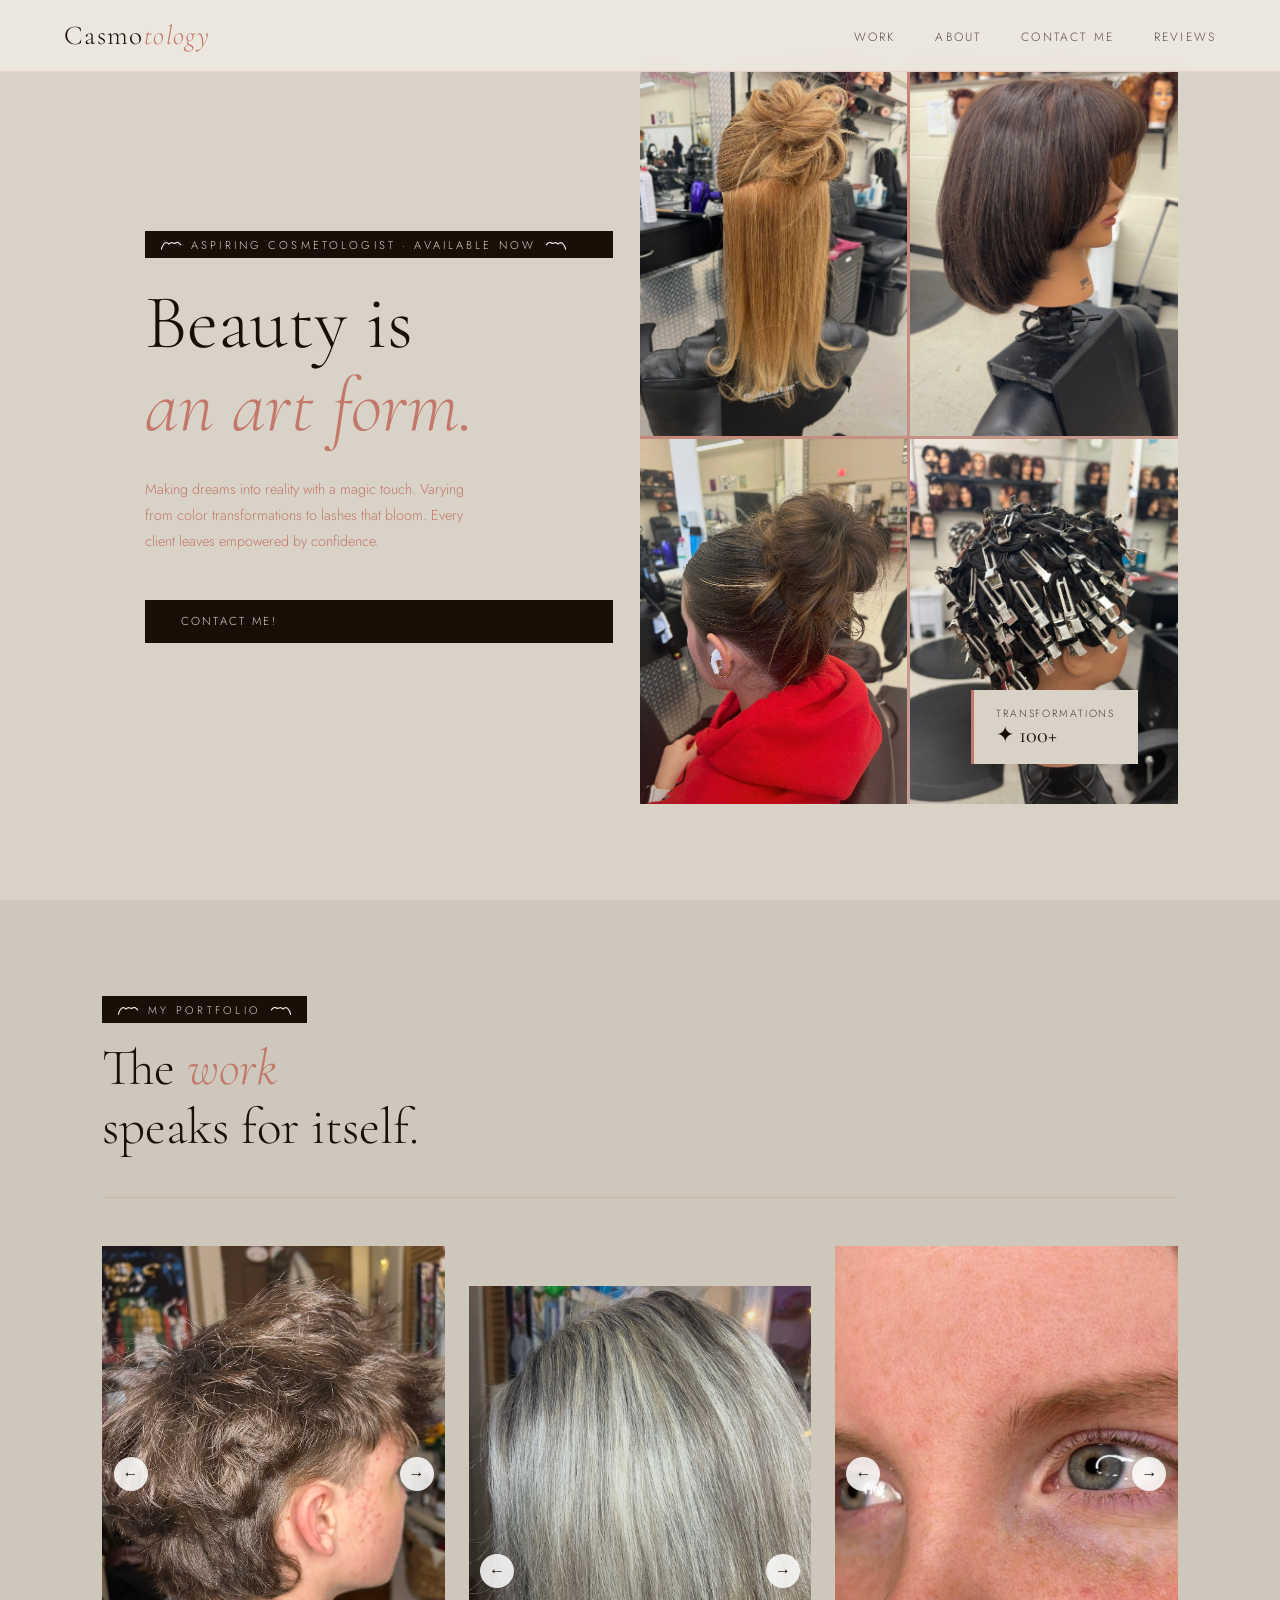
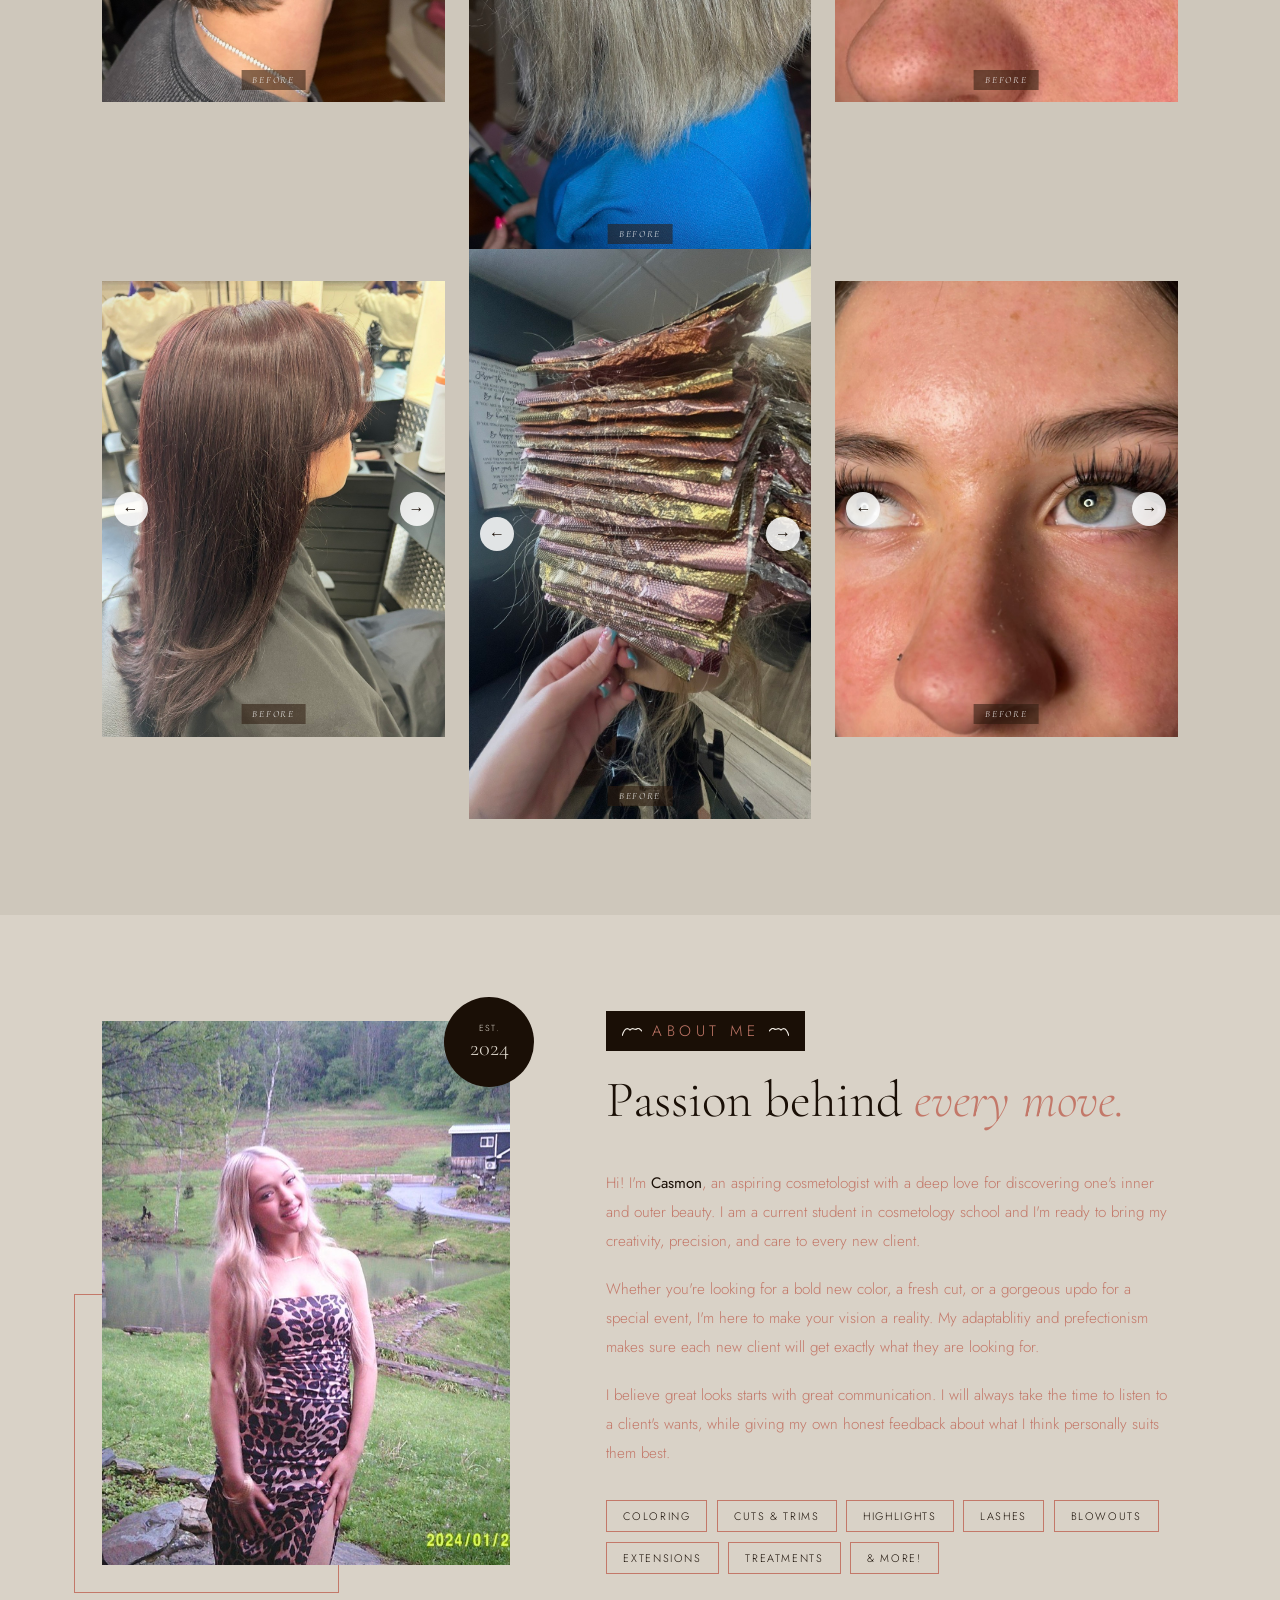
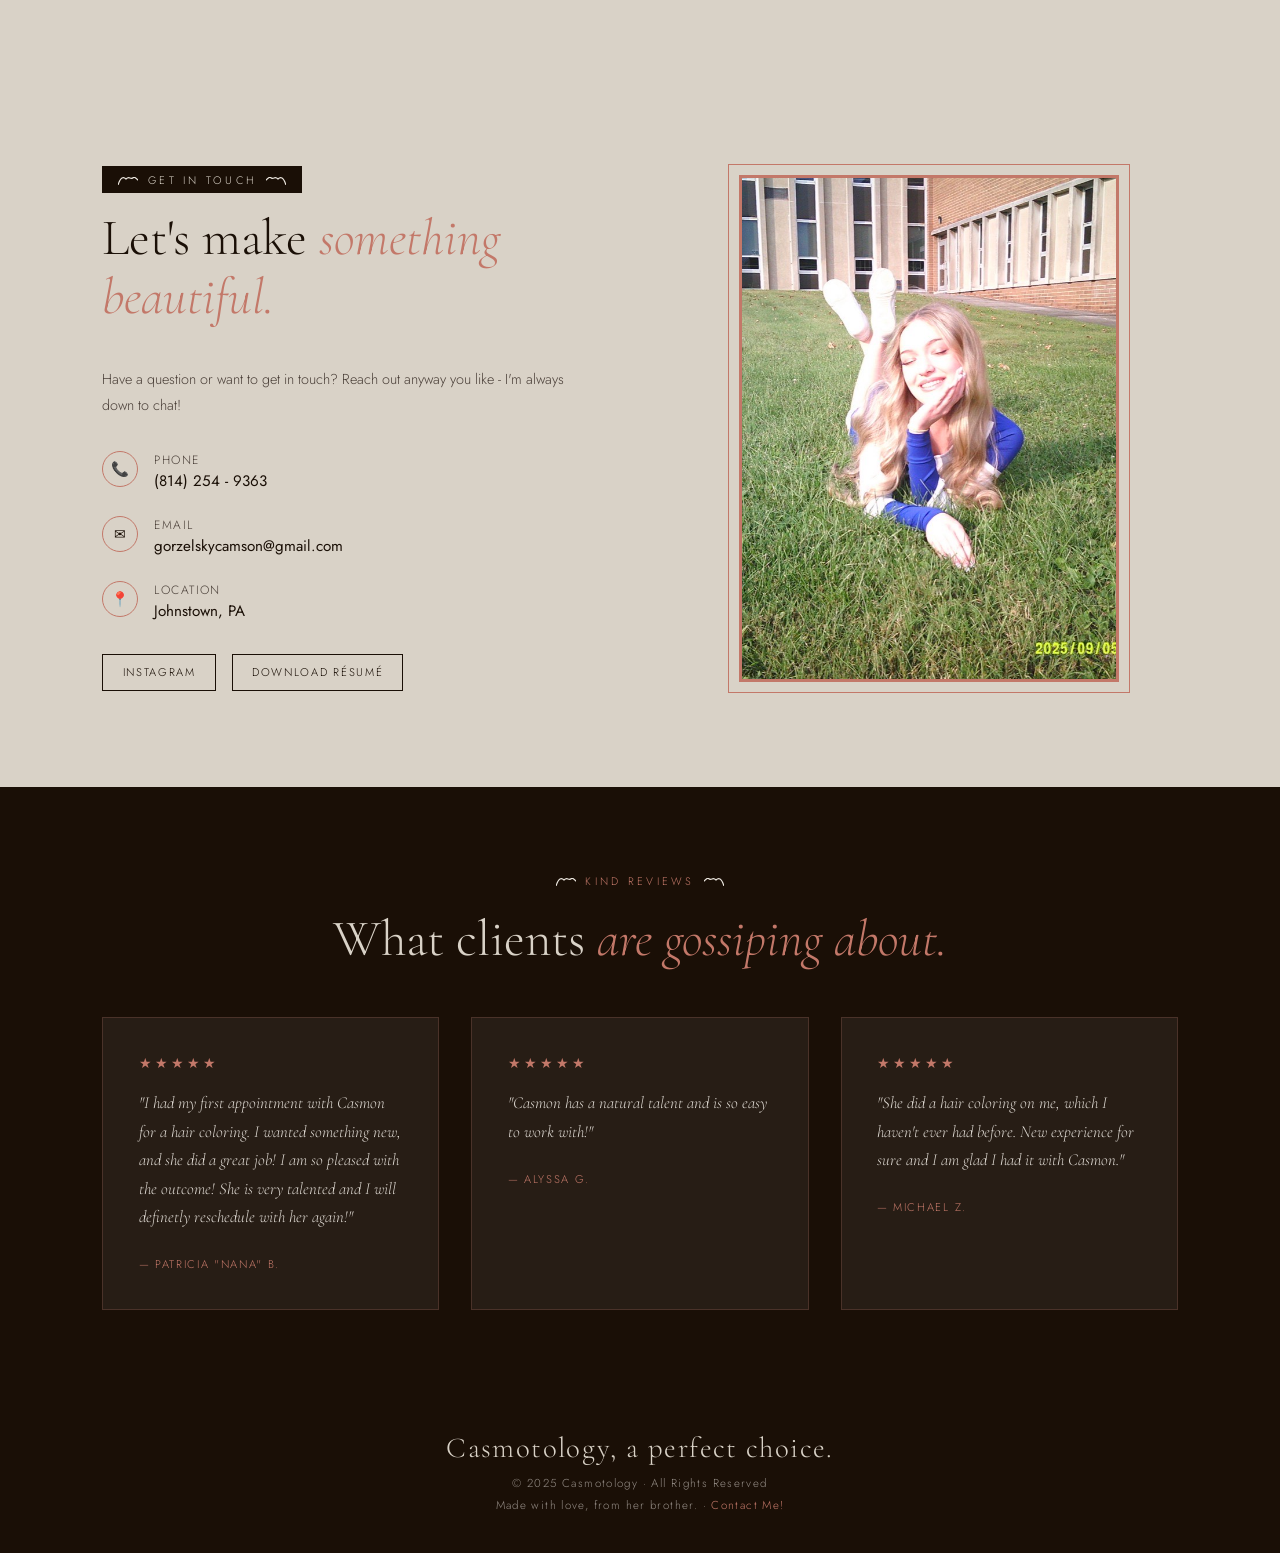
==== commit 4ccd3a52: "Update index.html" ====
--- a/index.html
+++ b/index.html
@@ -192,7 +192,7 @@
   <div class="about-text reveal">
     <p class="section-label">About Me</p>
     <h2 class="section-title">Passion behind <em>every move.</em></h2>
-    <p>Hi! I'm <strong>Casmon</strong>, an aspiring cosmetologist with a deep love for inspiring one's inner and outer beauty. I am a current student in cosmetology school and I'm ready to bring my creativity, precision, and care to every new client.</p>
+    <p>Hi! I'm <strong>Casmon</strong>, an aspiring cosmetologist with a deep love for discovering one's inner and outer beauty. I am a current student in cosmetology school and I'm ready to bring my creativity, precision, and care to every new client.</p>
     <p>Whether you're looking for a bold new color, a fresh cut, or a gorgeous updo for a special event, I'm here to make your vision a reality. My adaptablitiy and prefectionism makes sure each new client will get exactly what they are looking for.</p>
     <p>I believe great looks starts with great communication. I will always take the time to listen to a client's wants, while giving my own honest feedback about what I think personally suits them best.</p>
     <div class="about-services">
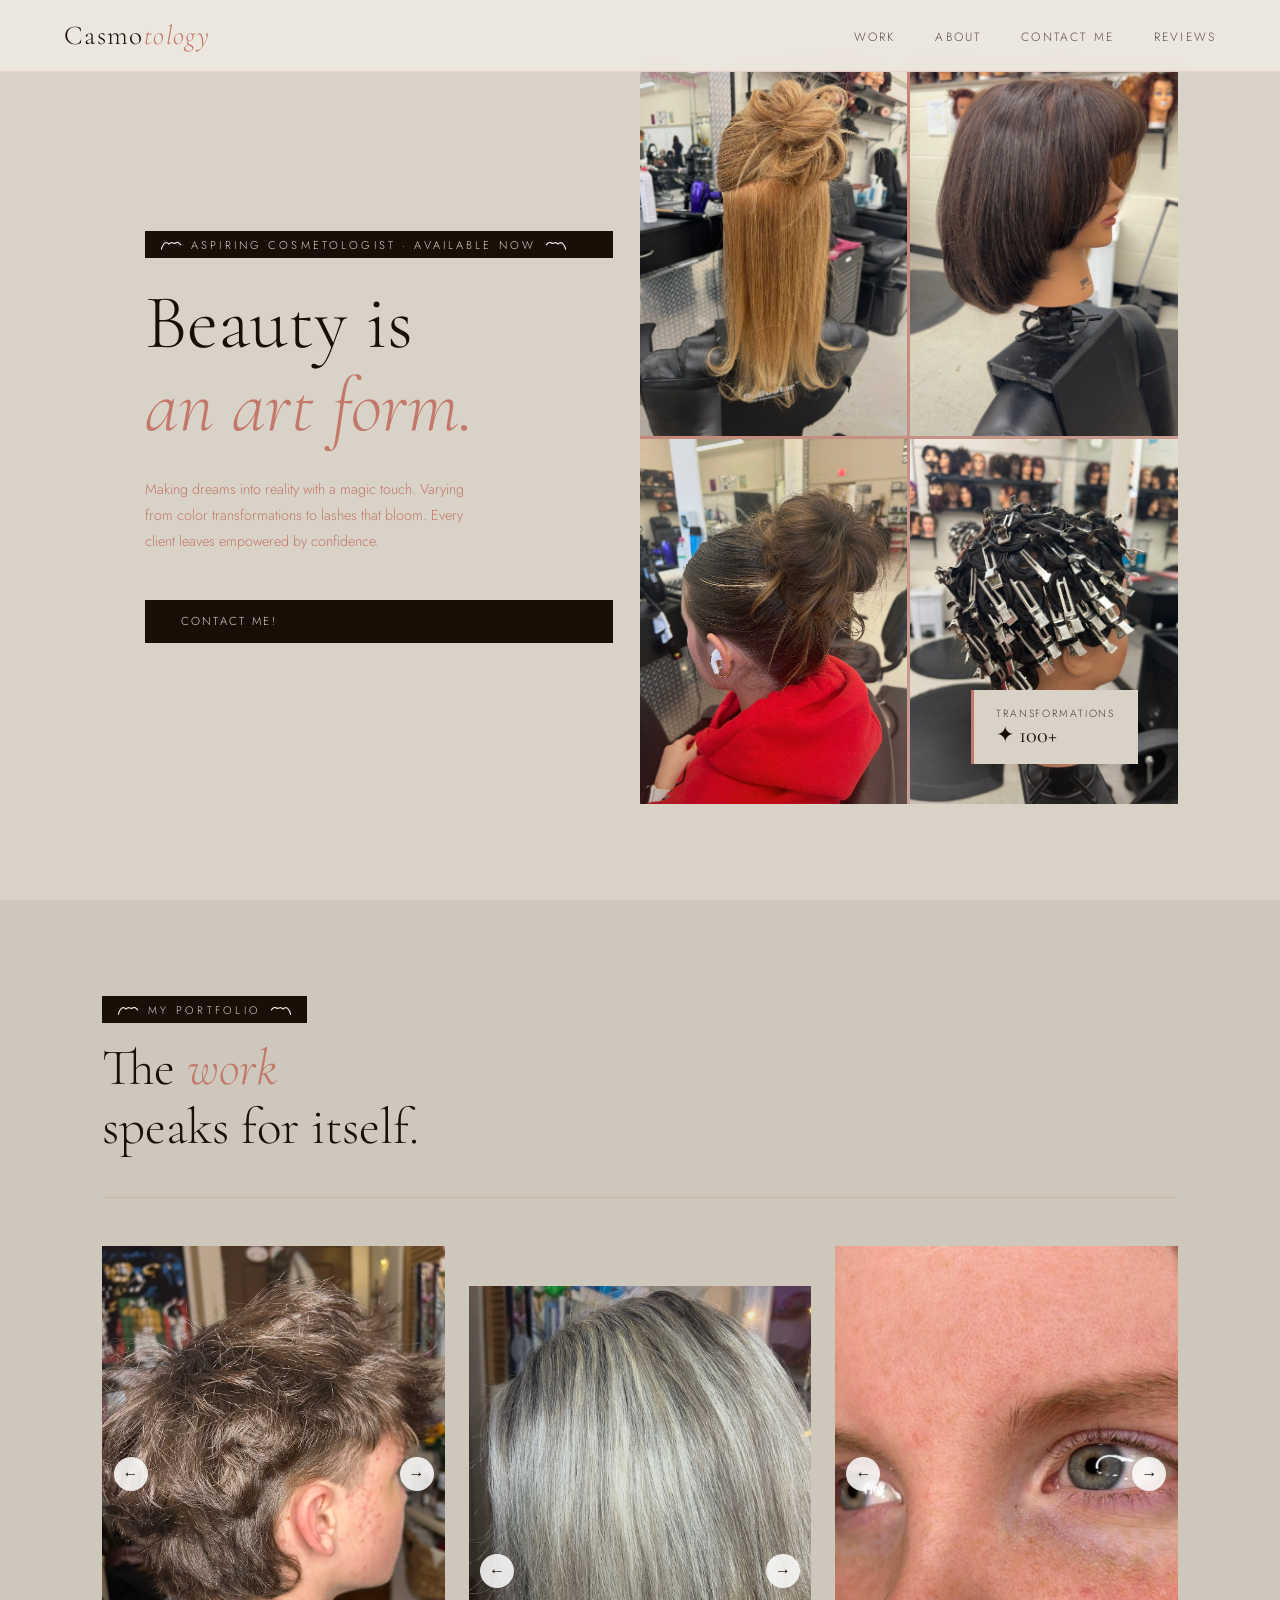
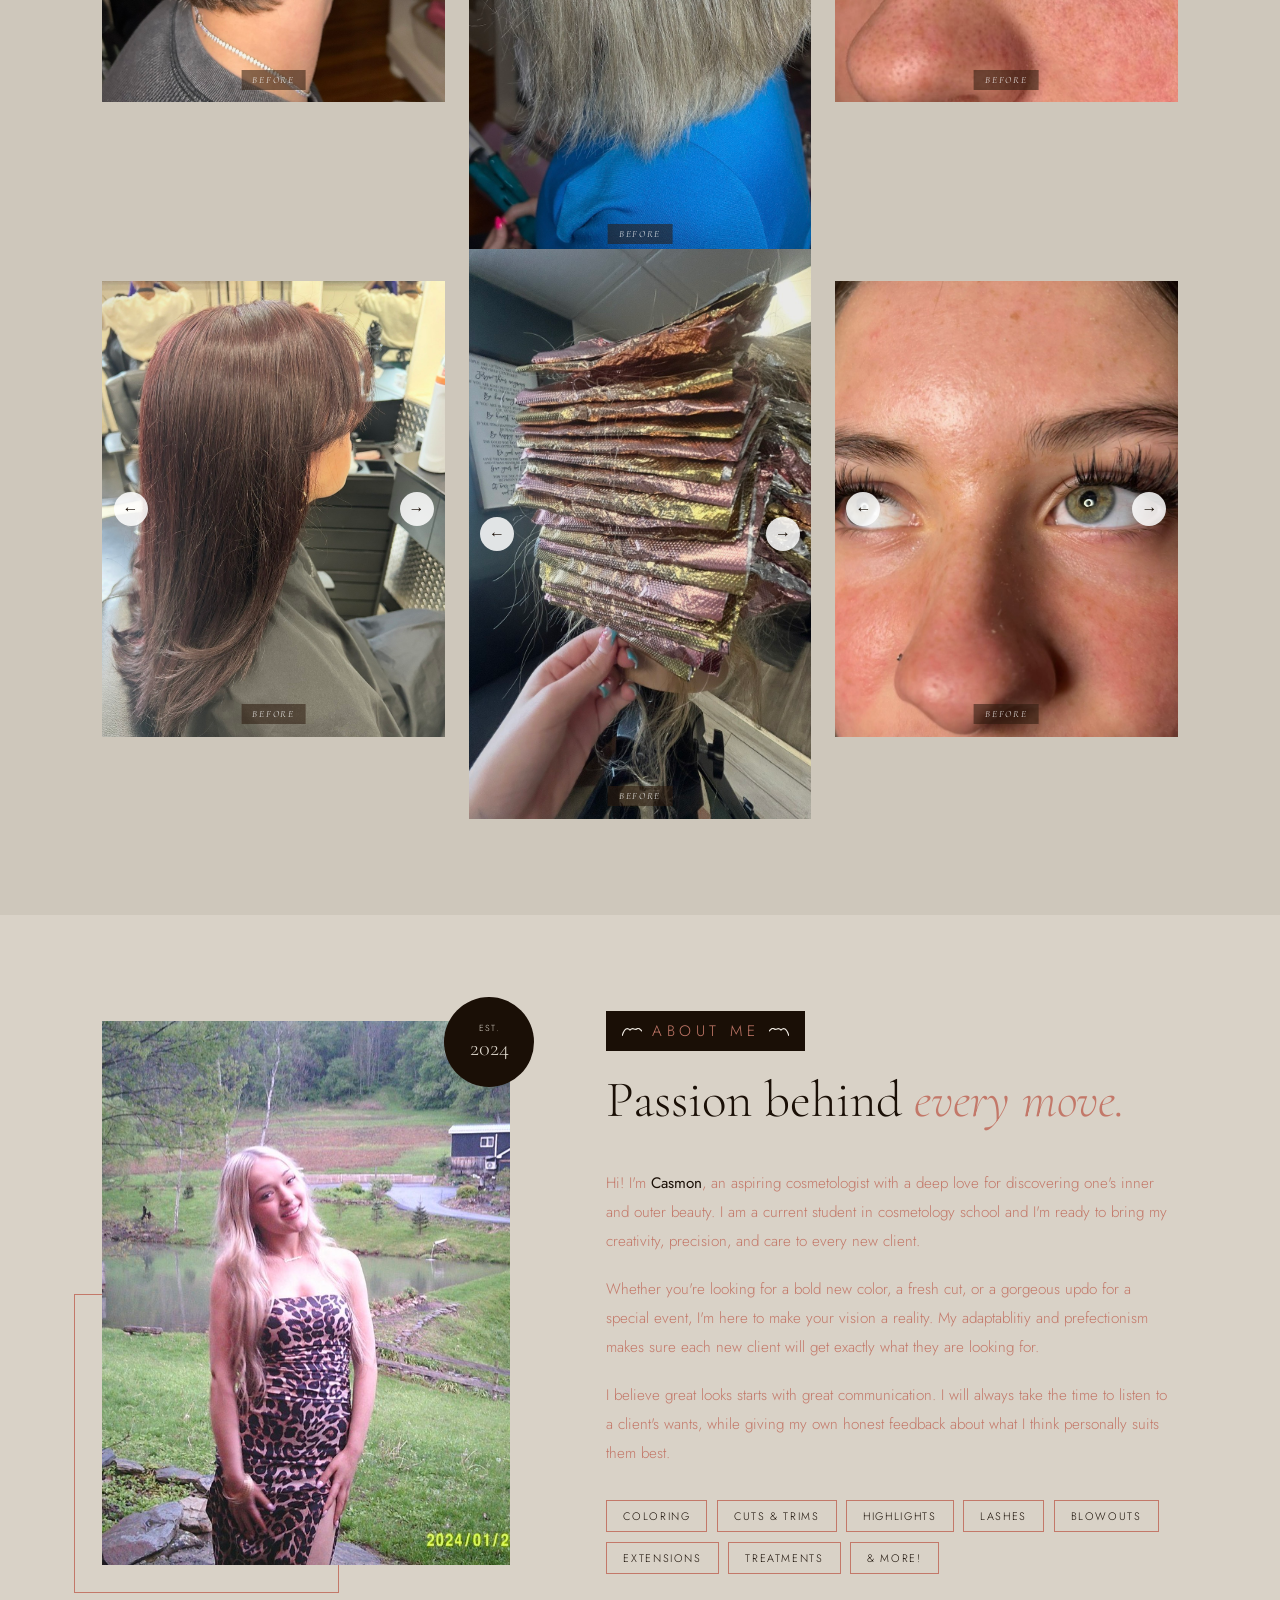
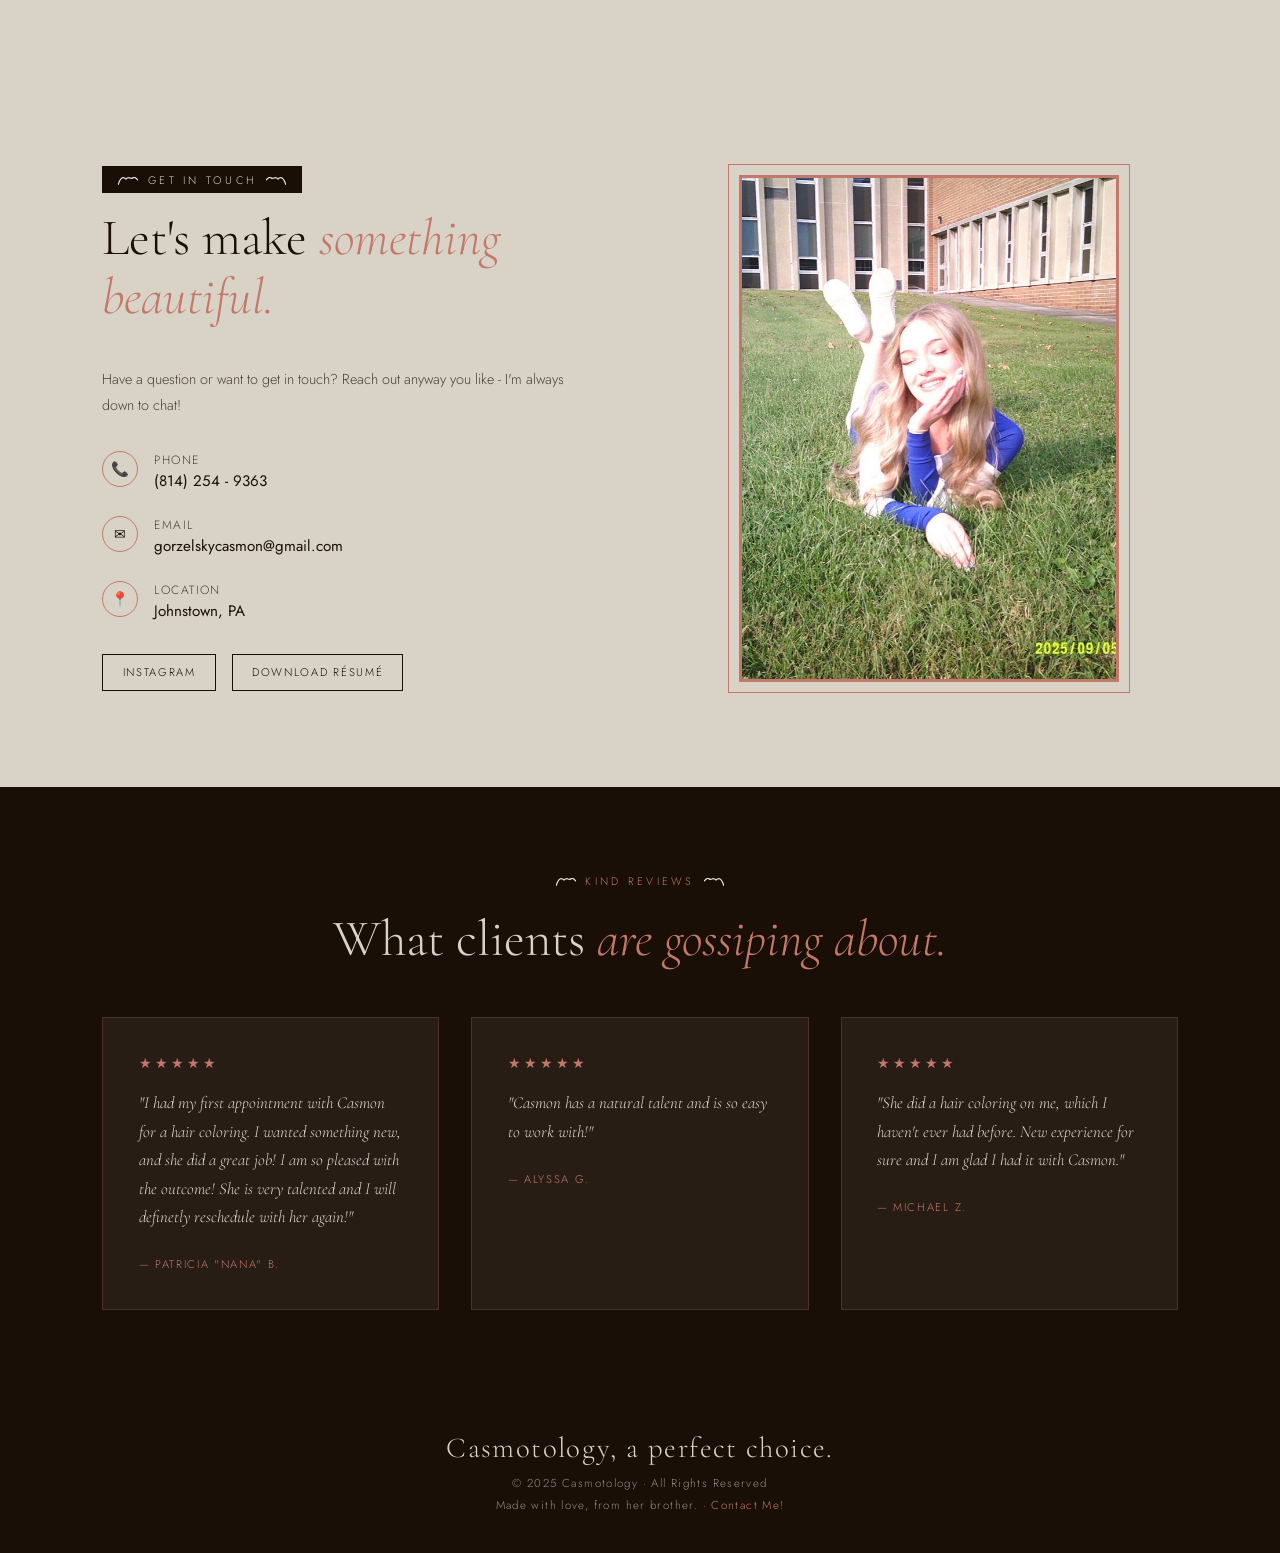
==== commit 3b9bbe7d: "Update index.html" ====
--- a/index.html
+++ b/index.html
@@ -232,7 +232,7 @@
     <div class="contact-icon">✉</div>
     <div class="contact-detail-text">
       <p>Email</p>
-      <strong>gorzelskycamson@gmail.com</strong>
+      <strong>gorzelskycasmon@gmail.com</strong>
     </div>
   </div>
 
